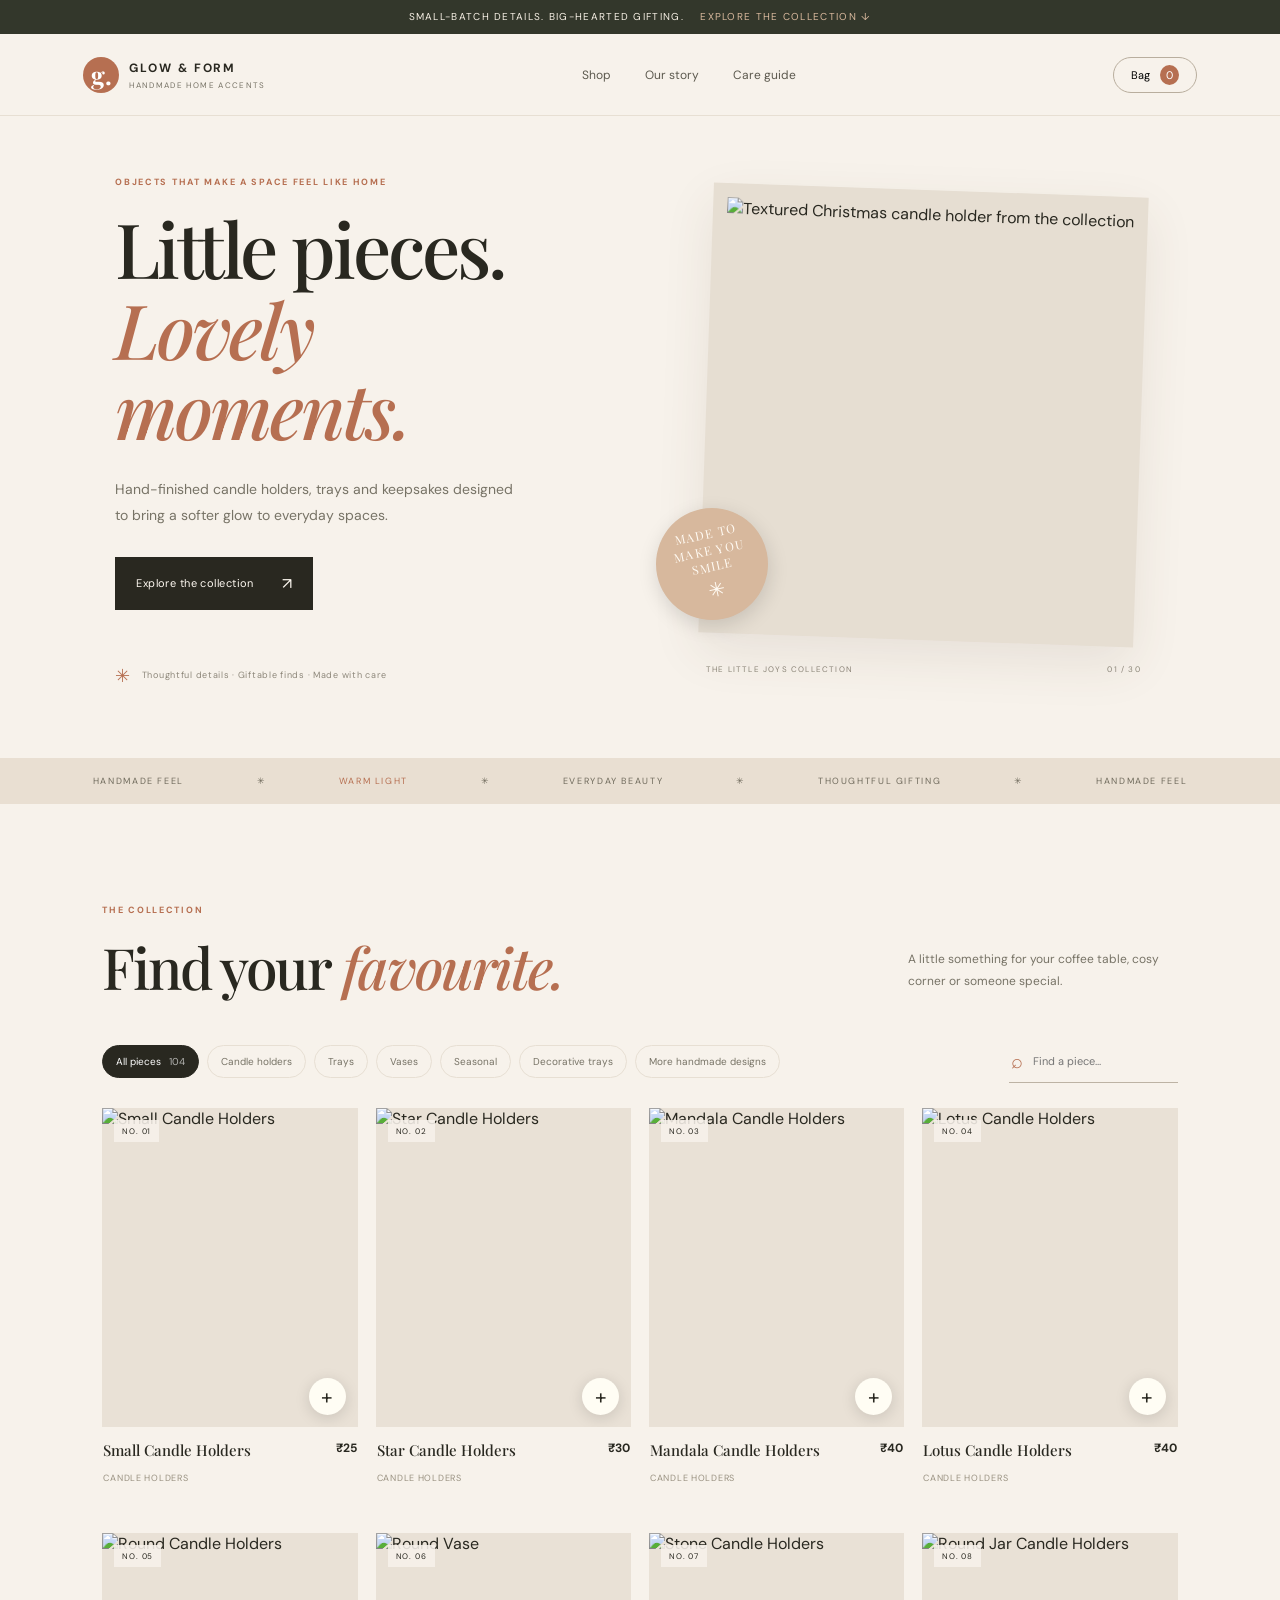
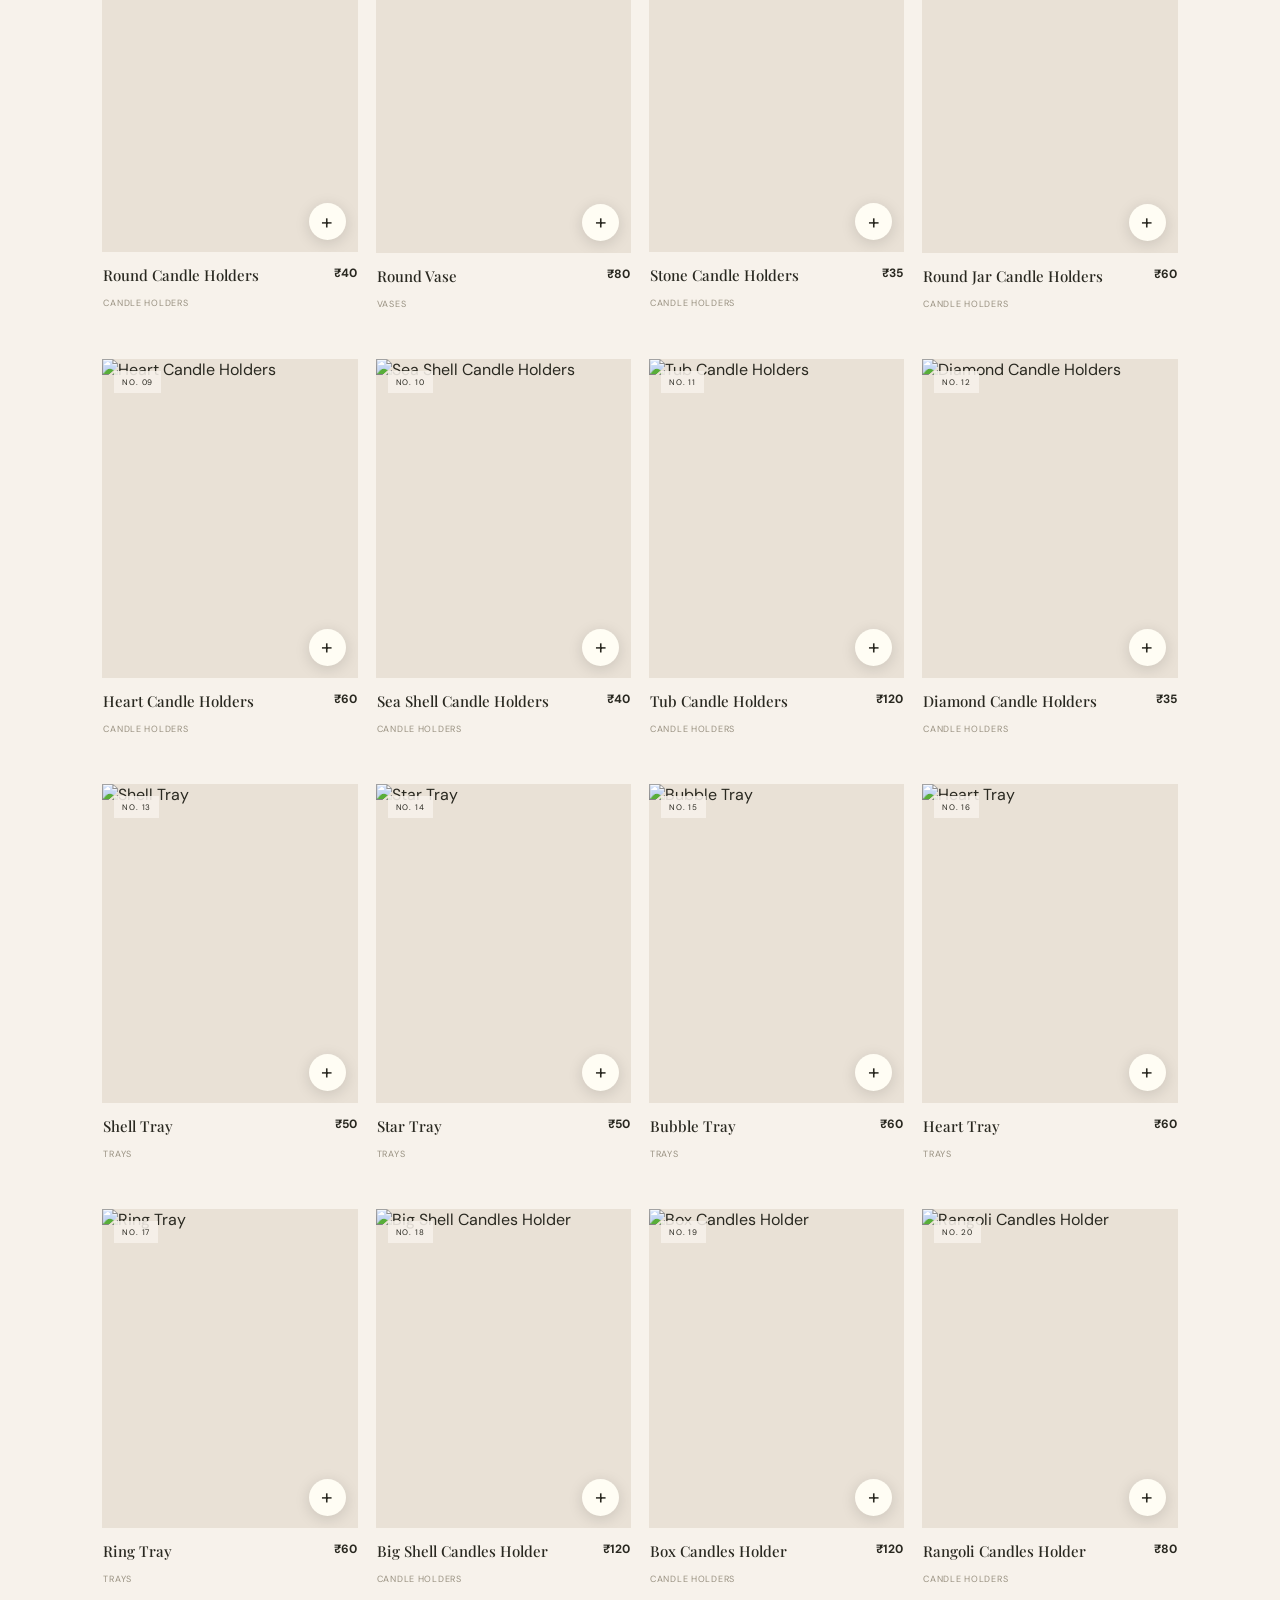
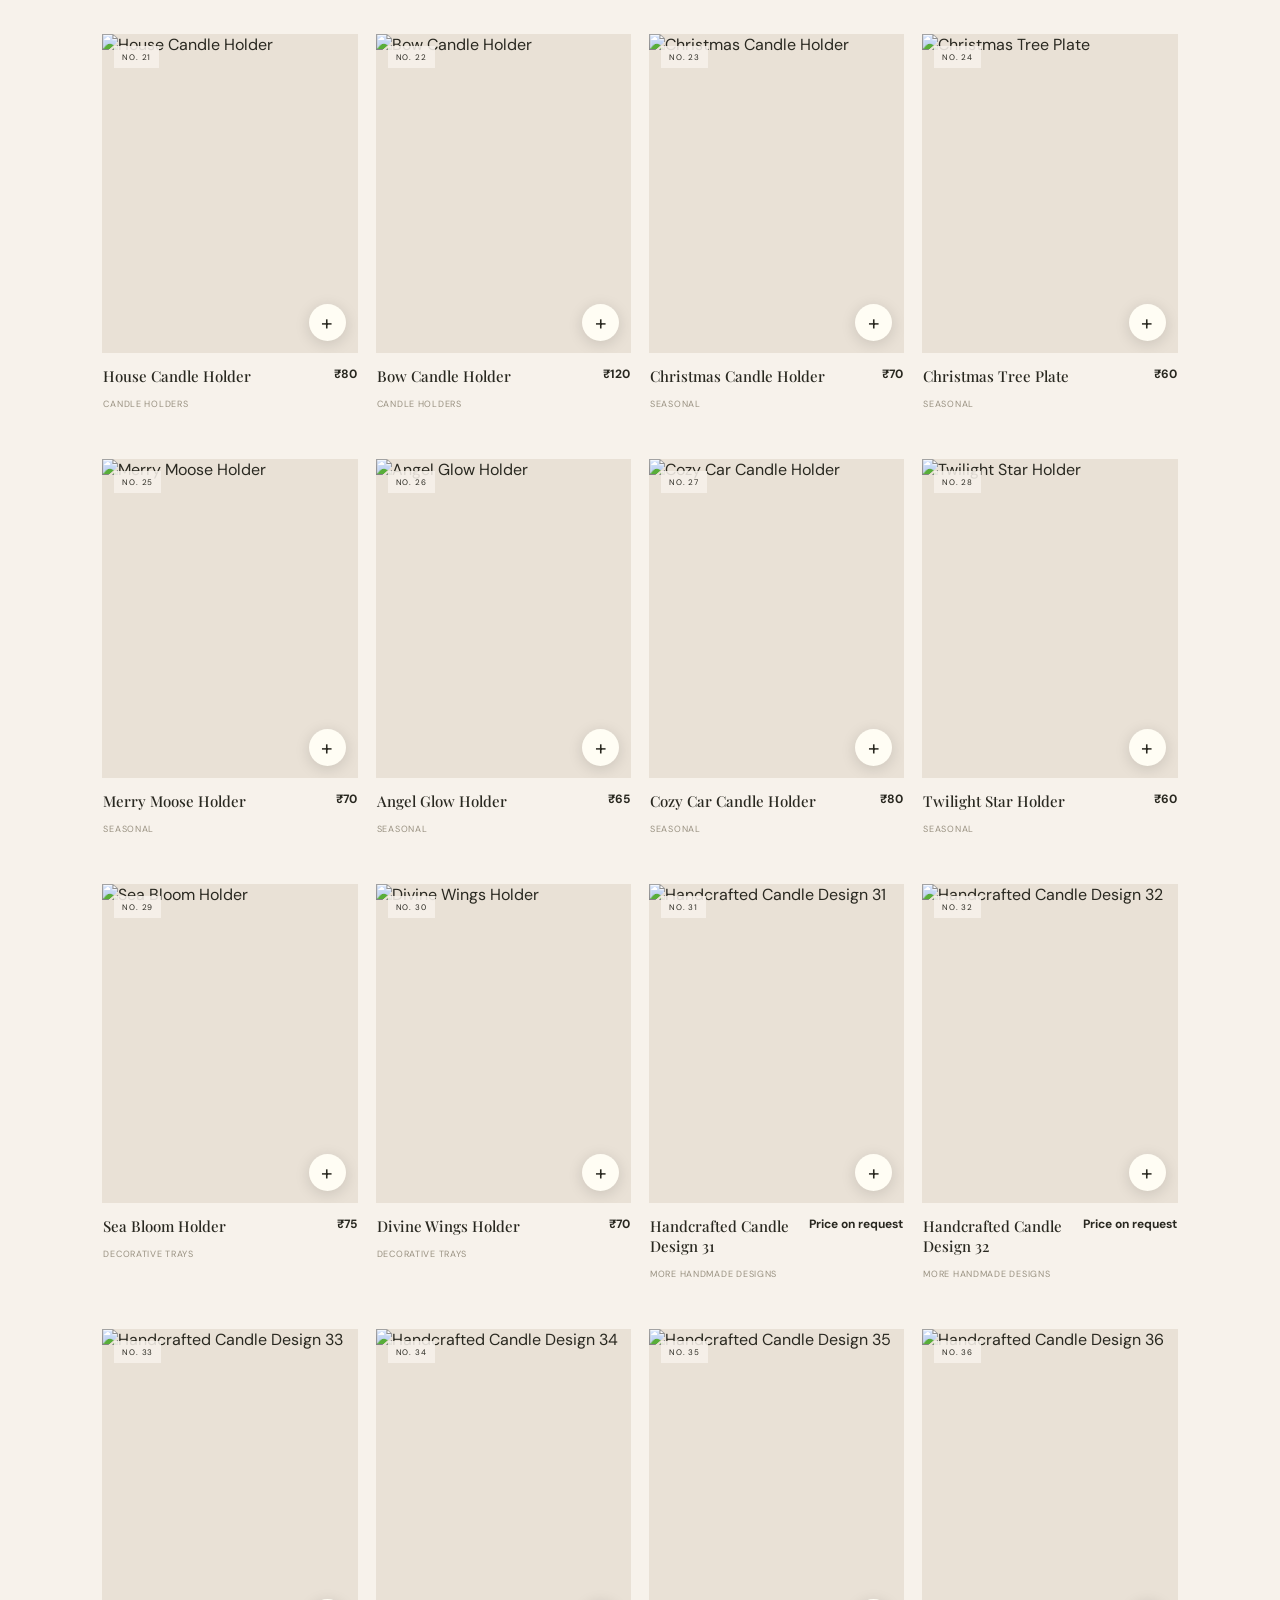
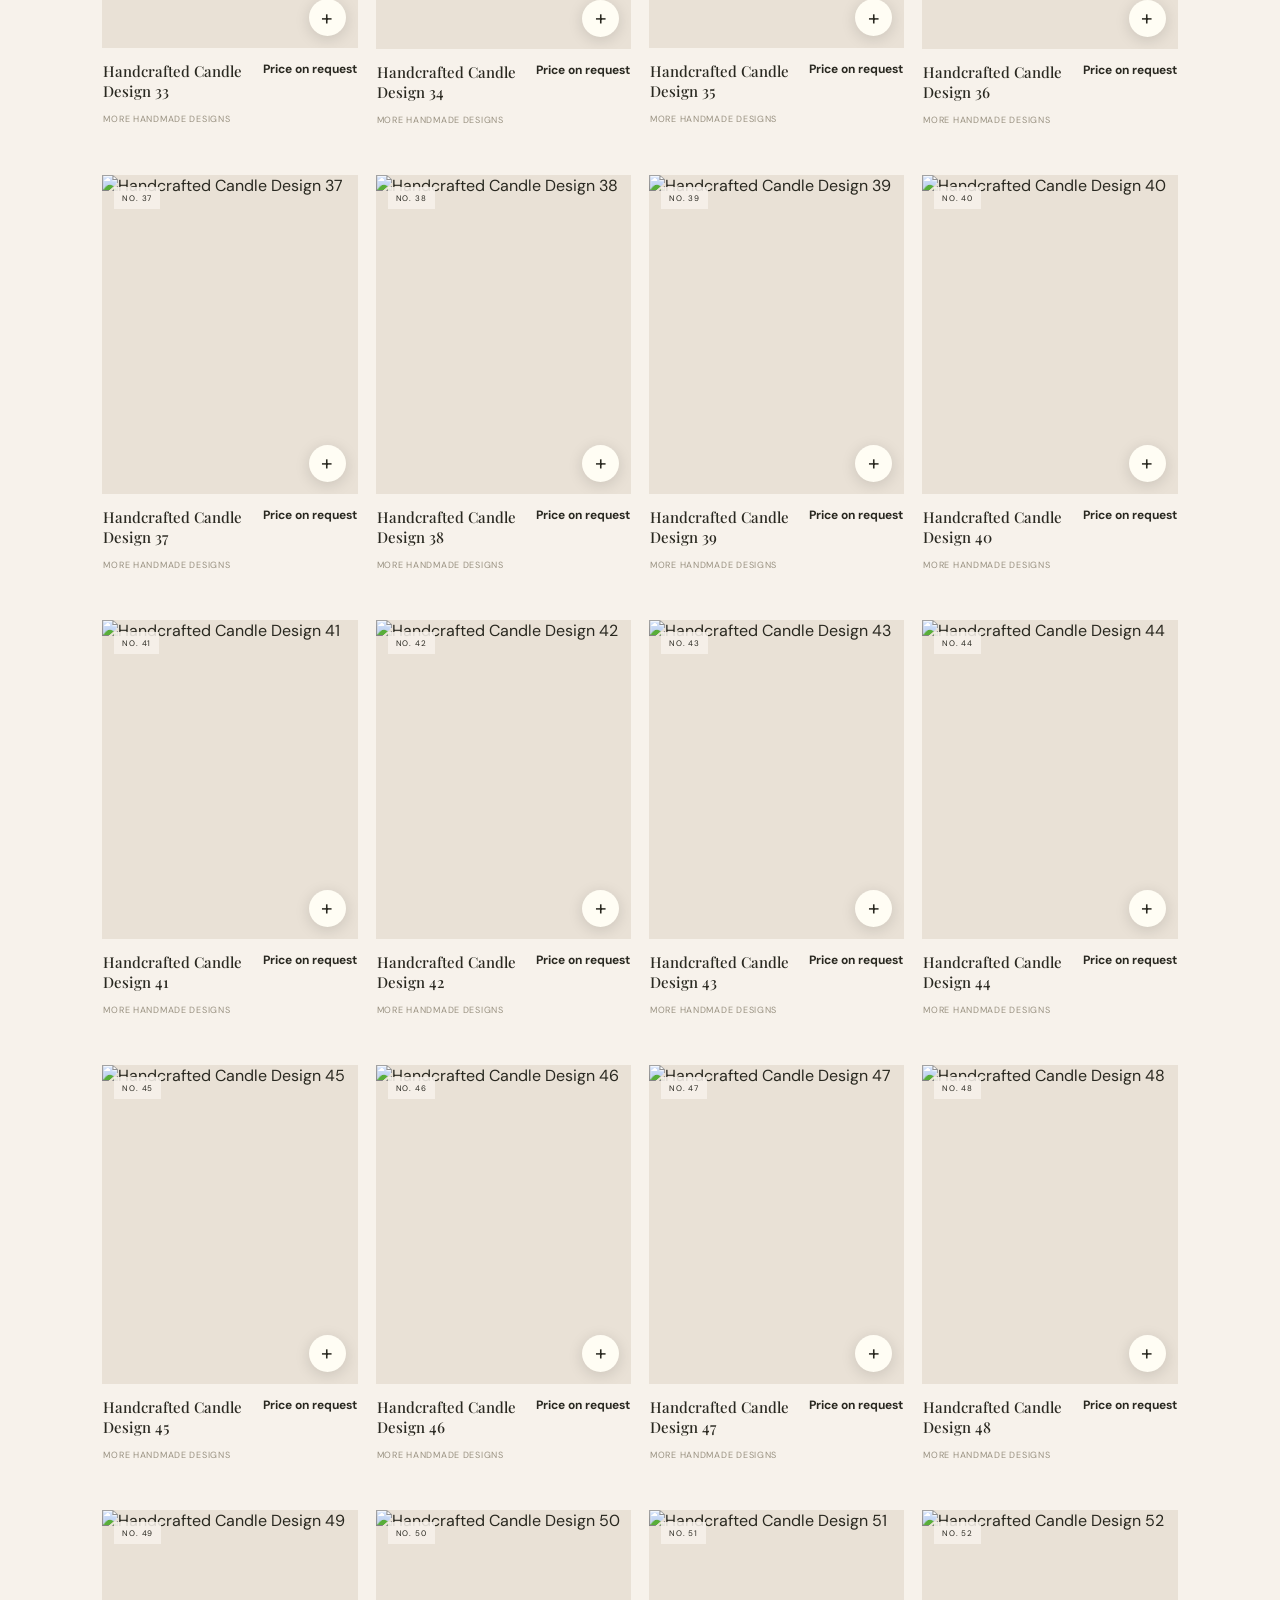
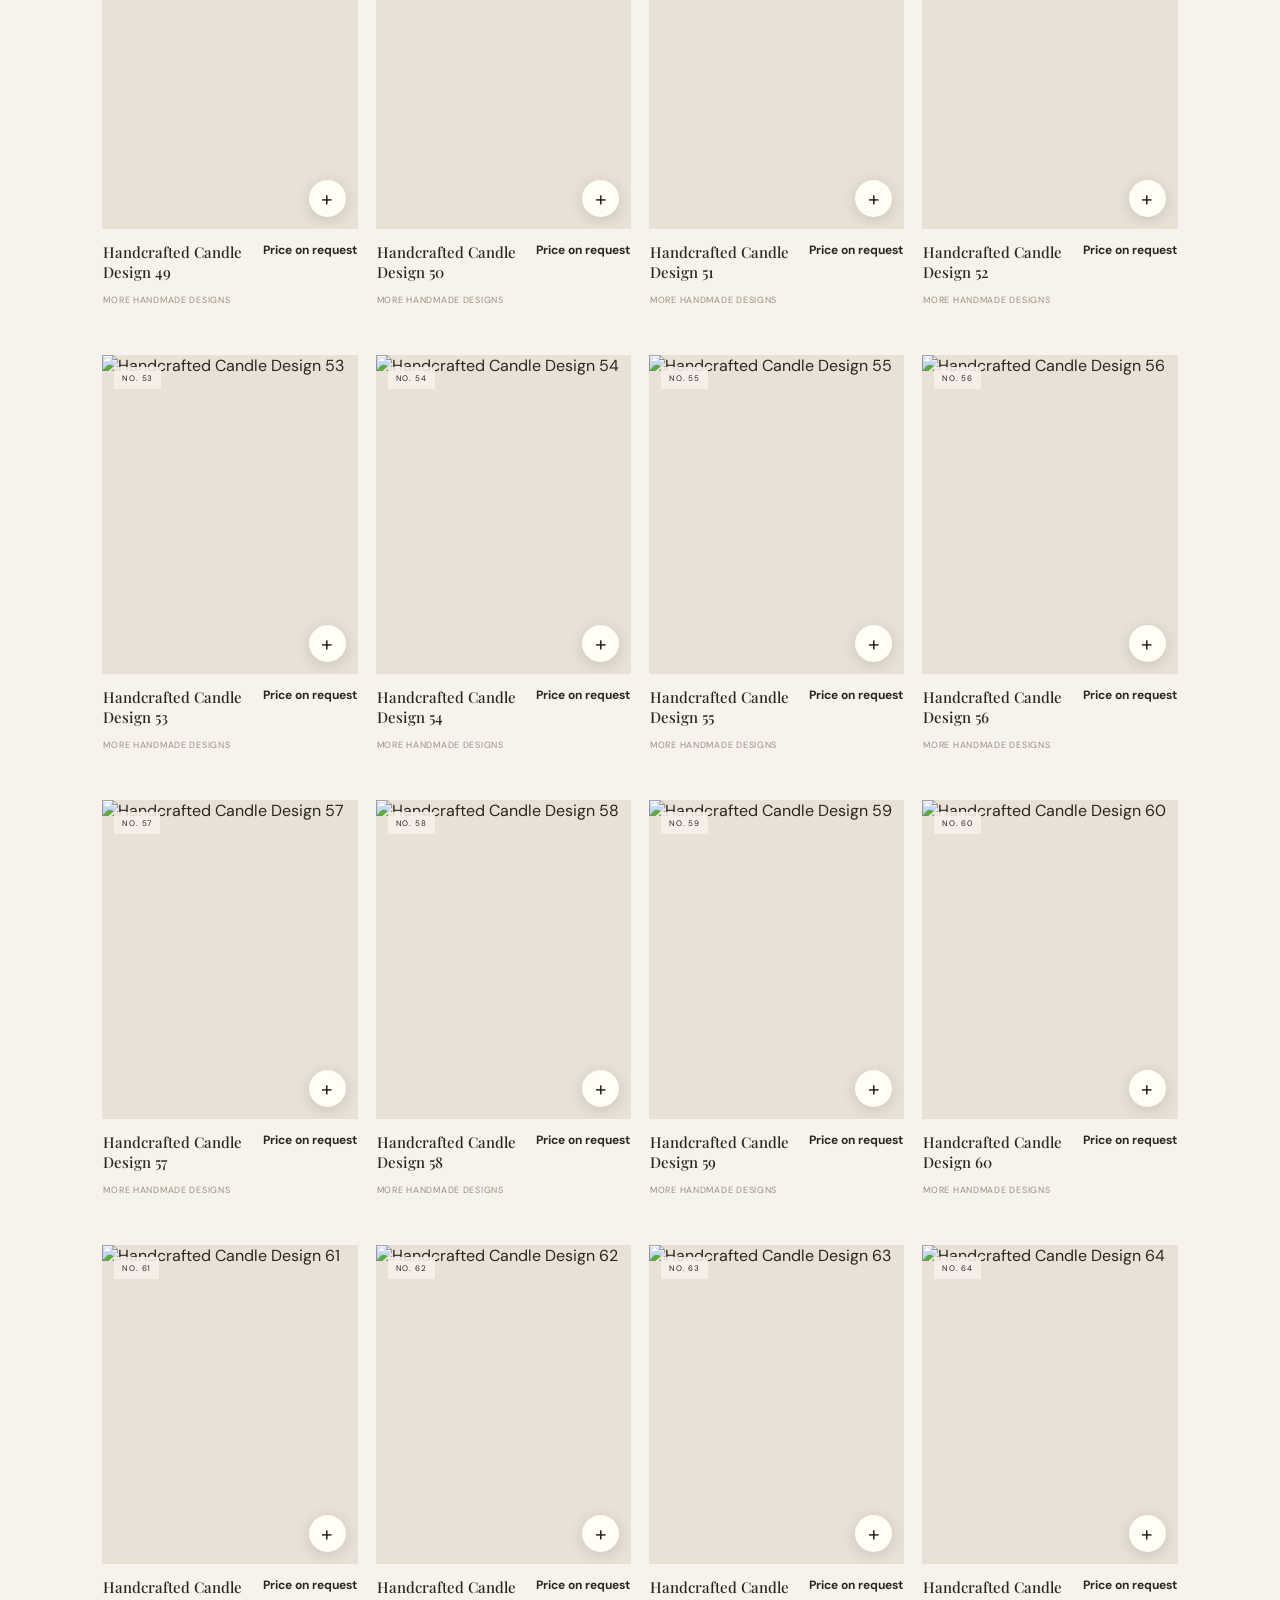
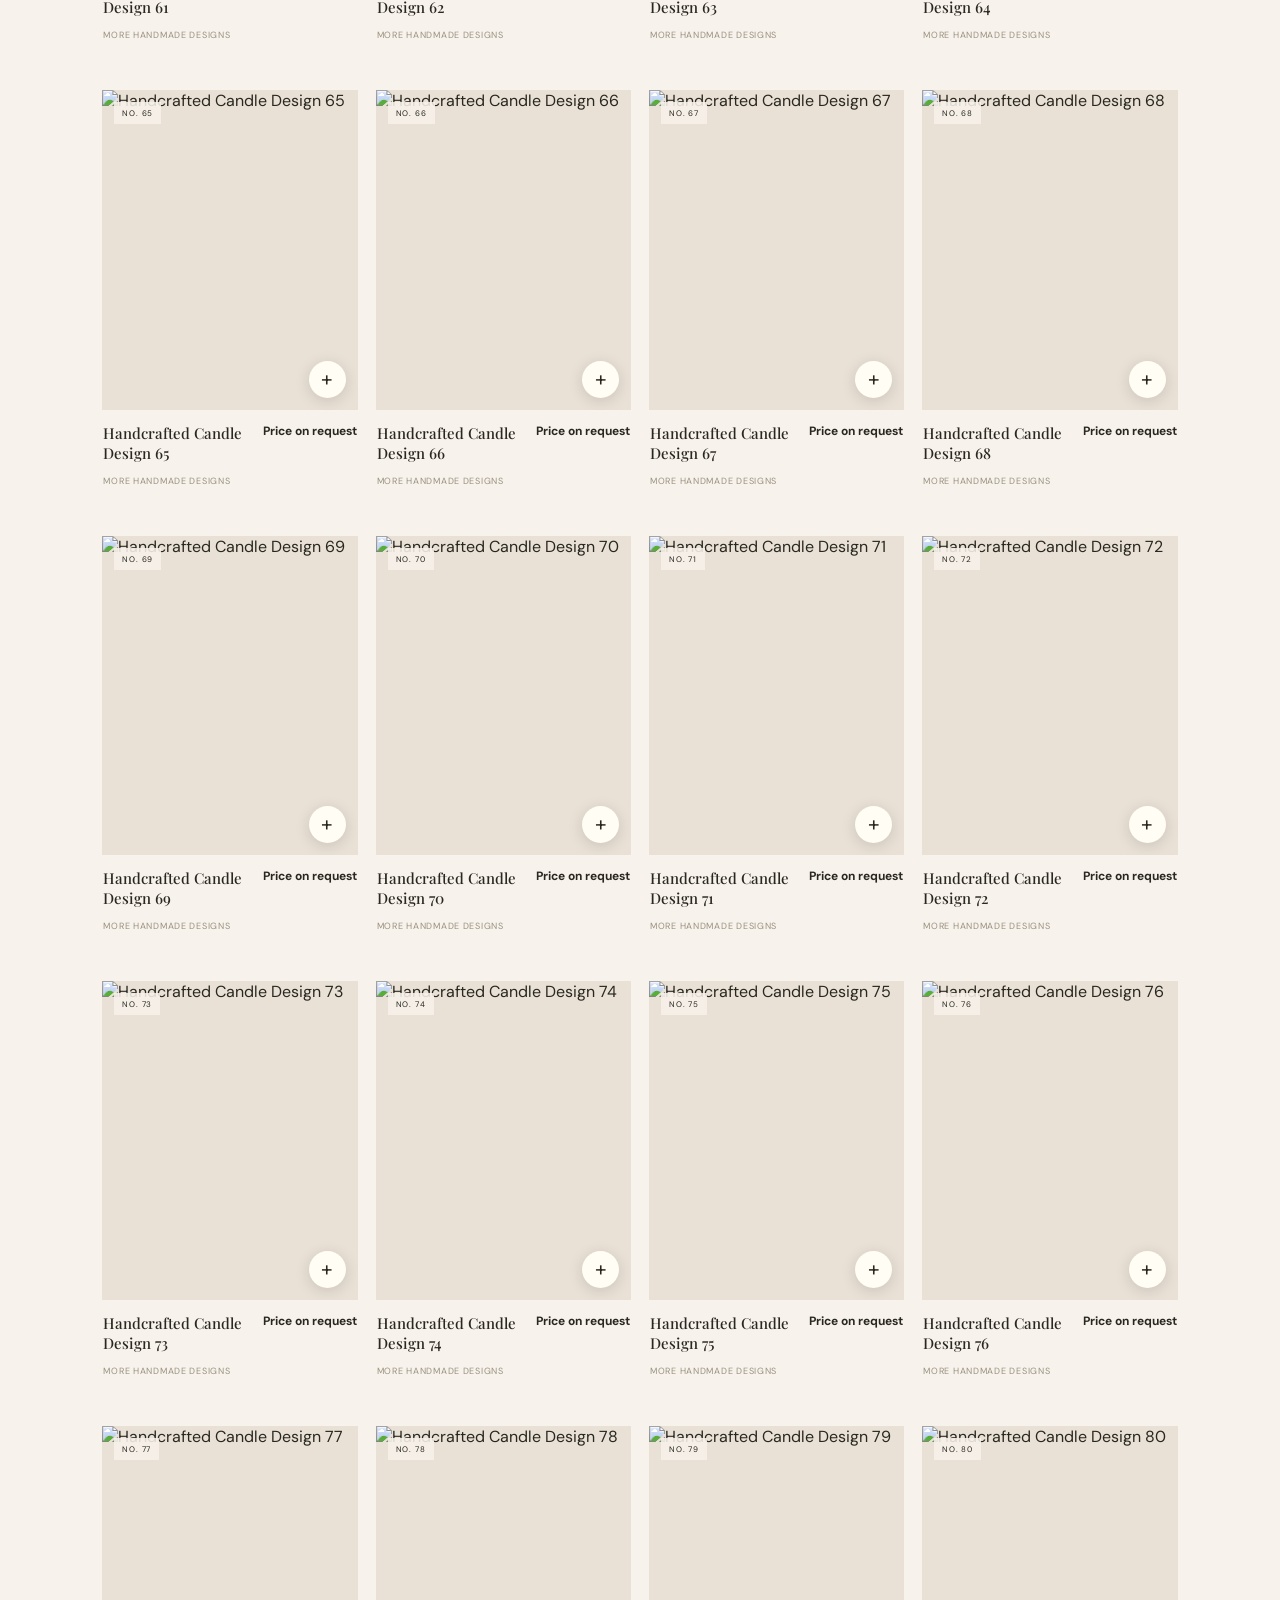
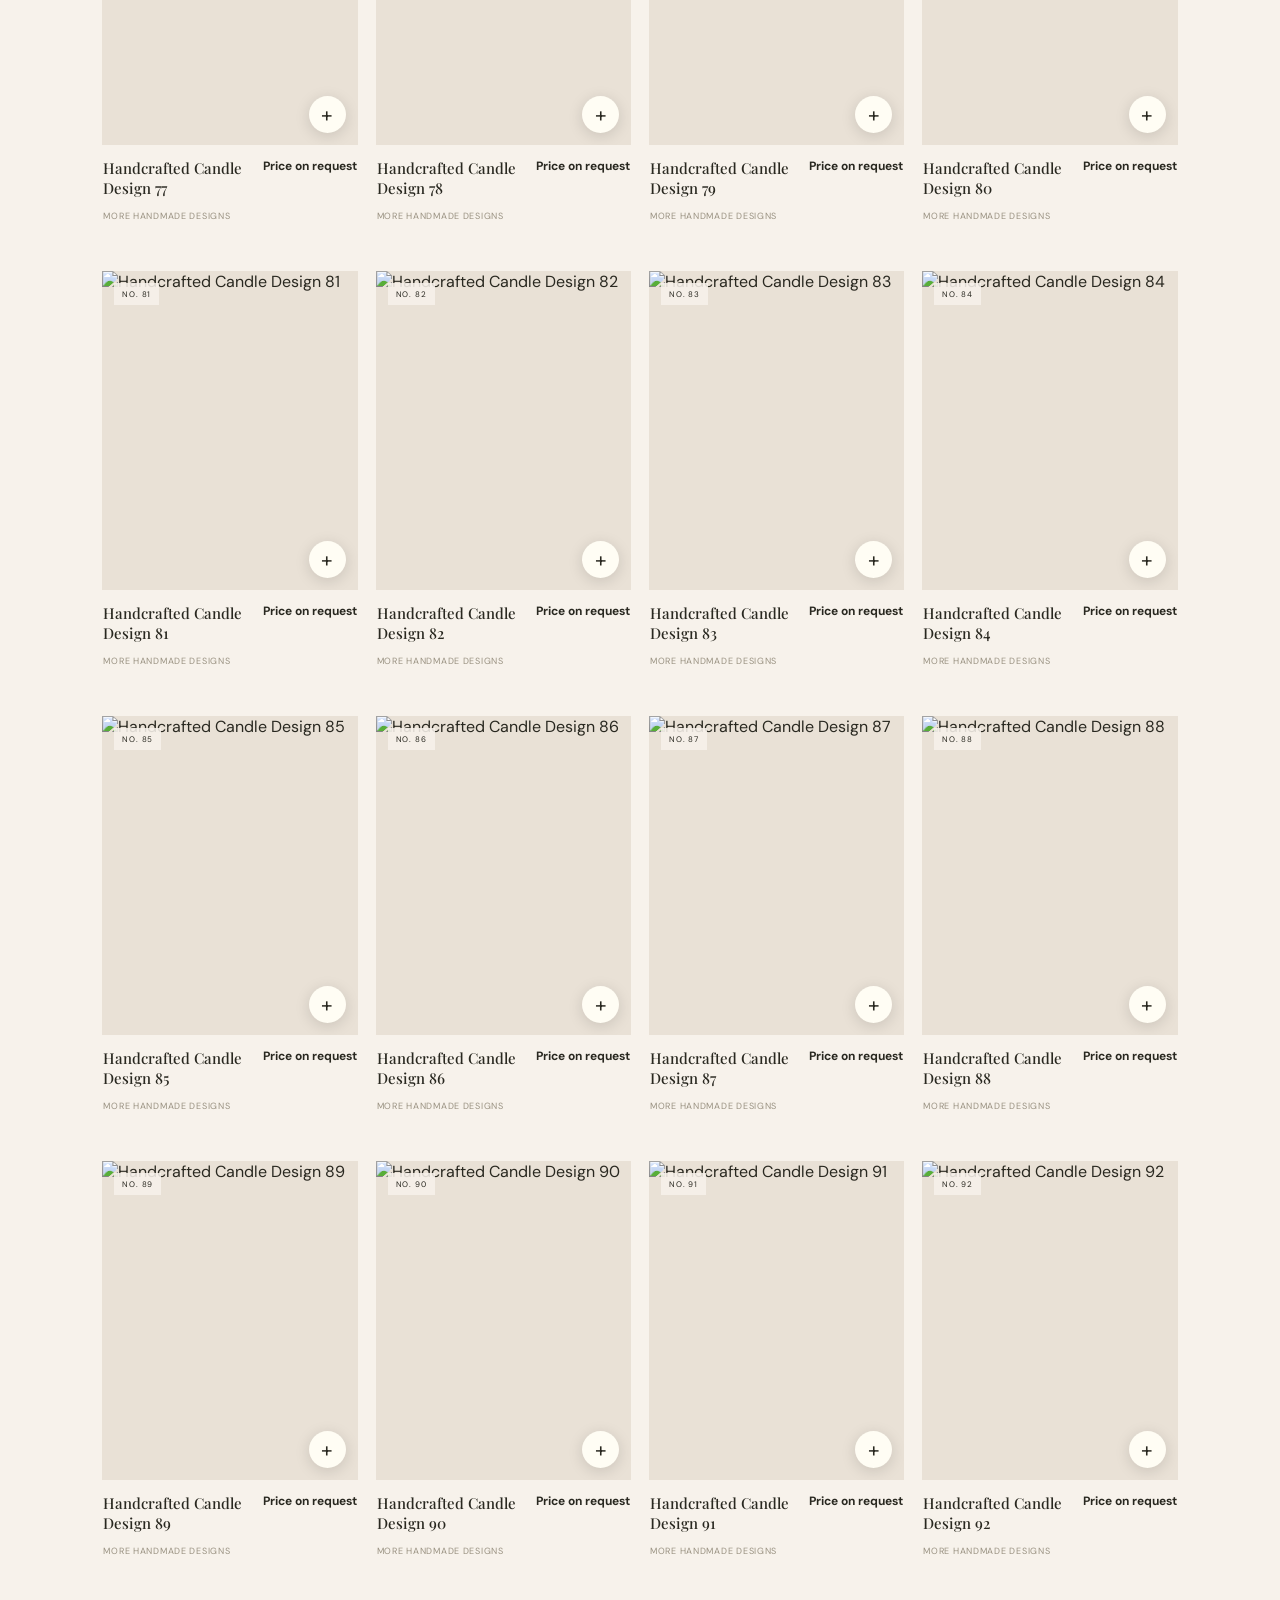
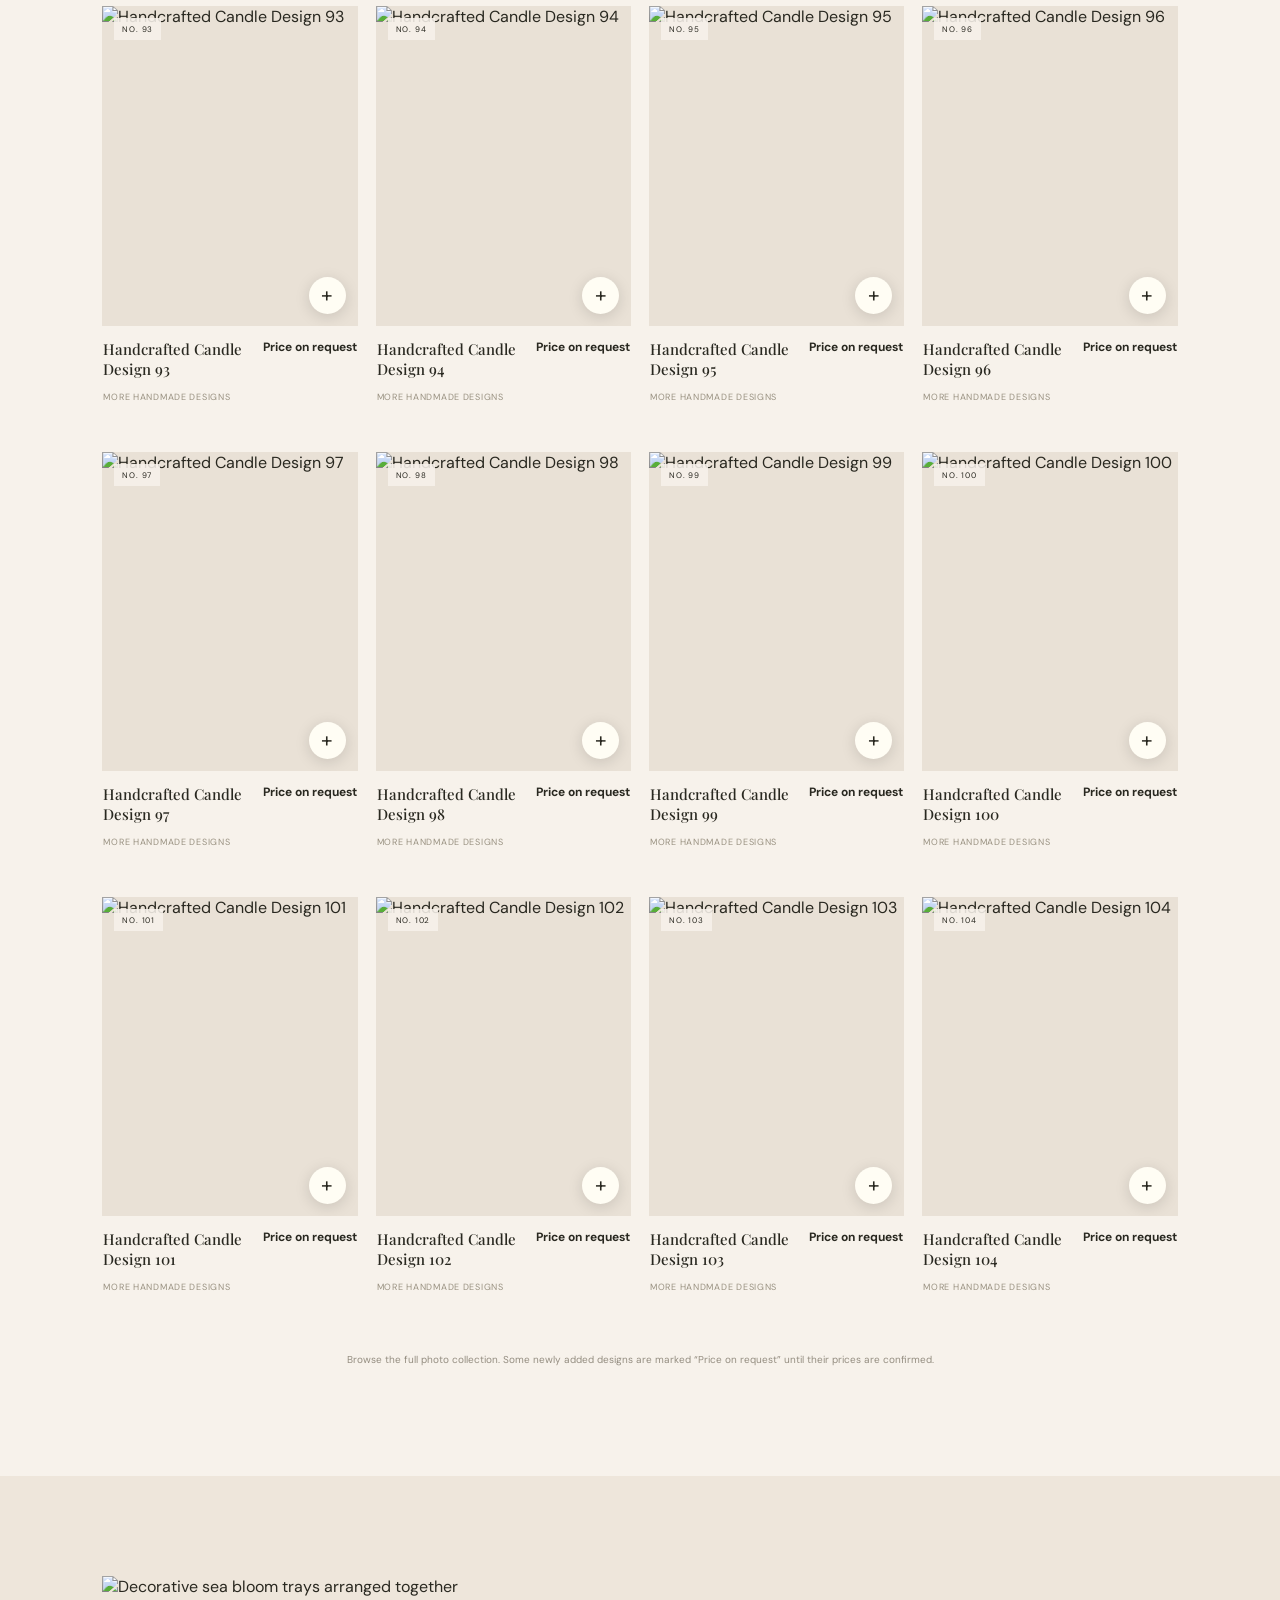
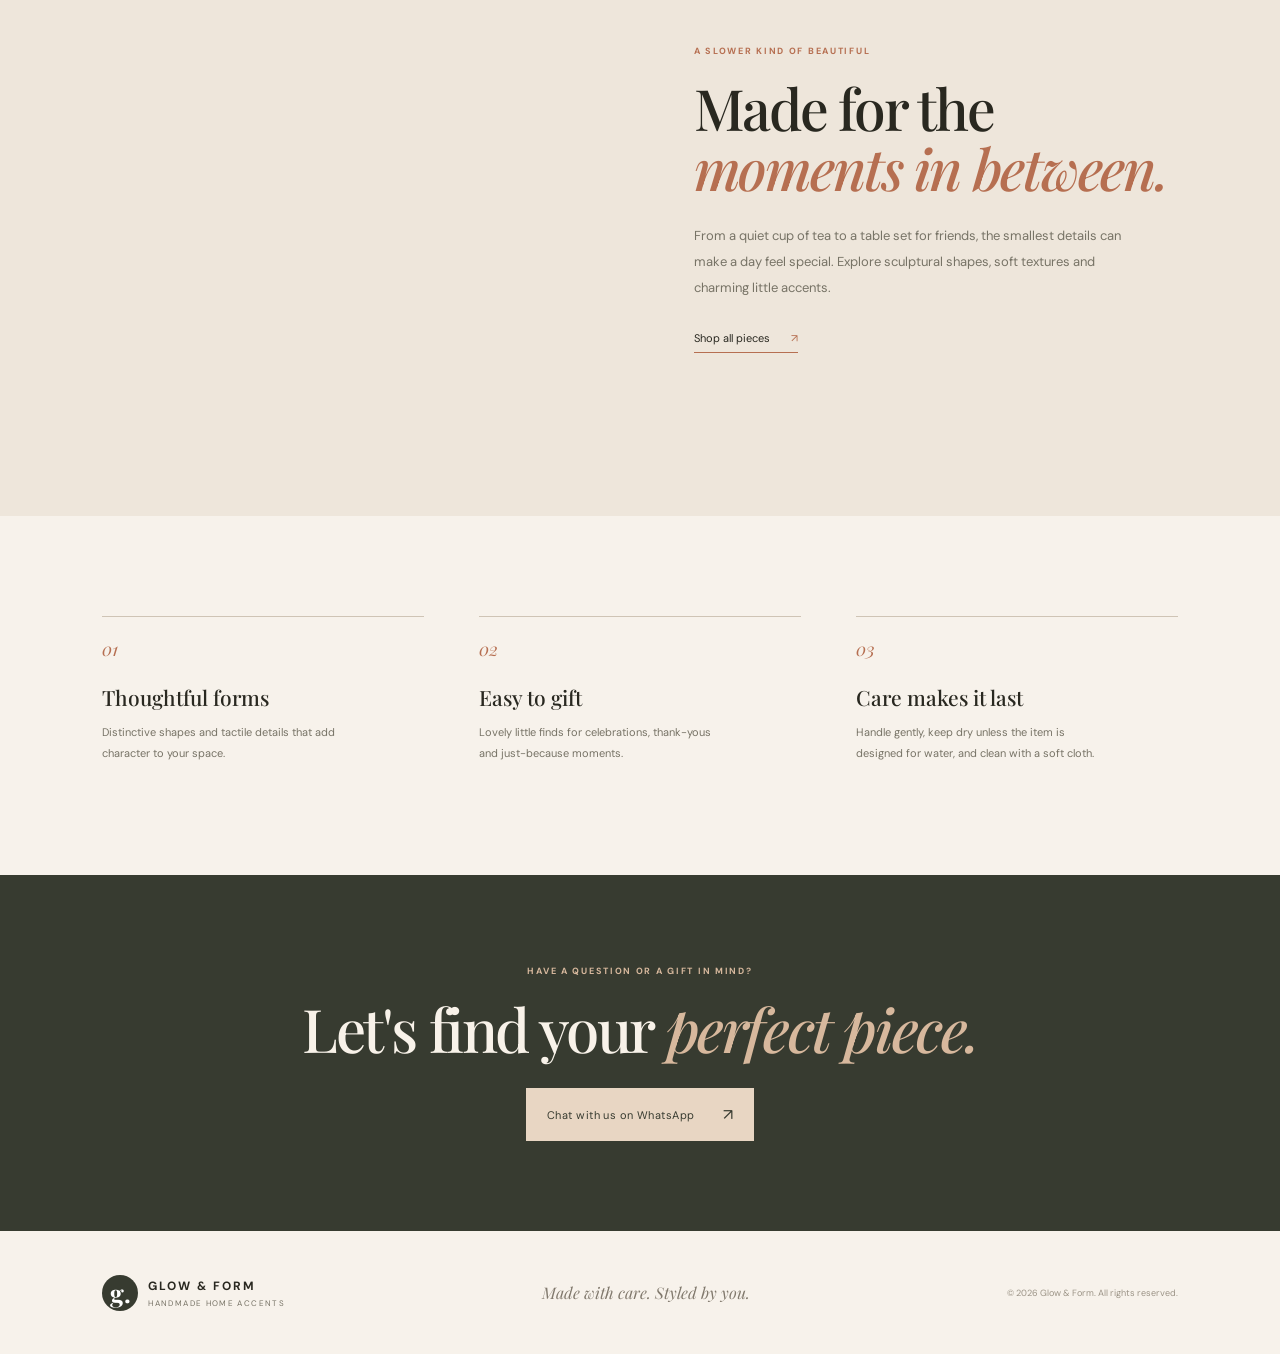
==== index.html @ e6a6f6e3 "Add files via upload" ====
<!DOCTYPE html>
<html lang="en">
<head>
  <meta charset="UTF-8"><meta name="viewport" content="width=device-width, initial-scale=1">
  <meta name="theme-color" content="#f7f2eb">
  <meta name="description" content="Thoughtfully crafted candle holders, trays and home accents. Discover handcrafted pieces for warm, beautiful spaces.">
  <title>Glow & Form — Handmade Home Accents</title>
  <link rel="preconnect" href="https://fonts.googleapis.com">
  <link rel="preconnect" href="https://fonts.gstatic.com" crossorigin>
  <link href="https://fonts.googleapis.com/css2?family=DM+Sans:wght@400;500;600;700&family=Playfair+Display:wght@500;600;700&display=swap" rel="stylesheet">
  <link rel="stylesheet" href="styles.css">
</head>
<body>
  <div class="announcement">Small-batch details. Big-hearted gifting. <span>Explore the collection ↓</span></div>
  <header class="site-header">
    <a class="brand" href="#"><span class="brand-mark">g.</span><span><b>GLOW & FORM</b><small>HANDMADE HOME ACCENTS</small></span></a>
    <nav><a href="#collection">Shop</a><a href="#story">Our story</a><a href="#care">Care guide</a></nav>
    <button class="cart-button" id="cartOpen" aria-label="Open shopping bag">Bag <span id="cartCount">0</span></button>
  </header>

  <main>
    <section class="hero">
      <div class="hero-copy">
        <p class="eyebrow">OBJECTS THAT MAKE A SPACE FEEL LIKE HOME</p>
        <h1>Little pieces.<br><em>Lovely moments.</em></h1>
        <p class="hero-desc">Hand-finished candle holders, trays and keepsakes designed to bring a softer glow to everyday spaces.</p>
        <a class="primary-btn" href="#collection">Explore the collection <span>↗</span></a>
        <div class="hero-note"><span class="sparkle">✳</span> Thoughtful details · Giftable finds · Made with care</div>
      </div>
      <div class="hero-art">
        <div class="hero-photo"><img src="assets/products/product-23.webp" alt="Textured Christmas candle holder from the collection"></div>
        <div class="hero-stamp">MADE TO<br>MAKE YOU<br>SMILE <span>✳</span></div>
        <div class="hero-caption">THE LITTLE JOYS COLLECTION <span>01 / 30</span></div>
      </div>
    </section>

    <section class="ticker"><span>HANDMADE FEEL</span> ✳ <span>WARM LIGHT</span> ✳ <span>EVERYDAY BEAUTY</span> ✳ <span>THOUGHTFUL GIFTING</span> ✳ <span>HANDMADE FEEL</span></section>

    <section class="collection section" id="collection">
      <div class="section-heading">
        <div><p class="eyebrow">THE COLLECTION</p><h2>Find your <em>favourite.</em></h2></div>
        <p class="section-intro">A little something for your coffee table, cosy corner or someone special.</p>
      </div>
      <div class="shop-tools">
        <div class="filters" id="filters">
          <button class="filter active" data-category="All">All pieces <span>104</span></button>
          <button class="filter" data-category="Candle Holders">Candle holders</button>
          <button class="filter" data-category="Trays">Trays</button>
          <button class="filter" data-category="Vases">Vases</button>
          <button class="filter" data-category="Seasonal">Seasonal</button>
          <button class="filter" data-category="Decorative Trays">Decorative trays</button>
          <button class="filter" data-category="More handmade designs">More handmade designs</button>
        </div>
        <label class="search"><span>⌕</span><input id="searchInput" type="search" placeholder="Find a piece..." aria-label="Search products"></label>
      </div>
      <div class="product-grid" id="productGrid" aria-live="polite"></div>
      <p class="catalogue-note">Browse the full photo collection. Some newly added designs are marked “Price on request” until their prices are confirmed.</p>
    </section>

    <section class="story section" id="story">
      <div class="story-image"><img src="assets/products/product-29.webp" alt="Decorative sea bloom trays arranged together"></div>
      <div class="story-copy"><p class="eyebrow">A SLOWER KIND OF BEAUTIFUL</p><h2>Made for the<br><em>moments in between.</em></h2><p>From a quiet cup of tea to a table set for friends, the smallest details can make a day feel special. Explore sculptural shapes, soft textures and charming little accents.</p><a href="#collection" class="text-link">Shop all pieces <span>↗</span></a></div>
    </section>

    <section class="values section" id="care">
      <div class="value"><span>01</span><h3>Thoughtful forms</h3><p>Distinctive shapes and tactile details that add character to your space.</p></div>
      <div class="value"><span>02</span><h3>Easy to gift</h3><p>Lovely little finds for celebrations, thank-yous and just-because moments.</p></div>
      <div class="value"><span>03</span><h3>Care makes it last</h3><p>Handle gently, keep dry unless the item is designed for water, and clean with a soft cloth.</p></div>
    </section>

    <section class="closing-cta"><p class="eyebrow">HAVE A QUESTION OR A GIFT IN MIND?</p><h2>Let's find your <em>perfect piece.</em></h2><a class="primary-btn light" id="whatsappCta" href="#" target="_blank" rel="noopener">Chat with us on WhatsApp <span>↗</span></a></section>
  </main>

  <footer><a class="brand footer-brand" href="#"><span class="brand-mark">g.</span><span><b>GLOW & FORM</b><small>HANDMADE HOME ACCENTS</small></span></a><p>Made with care. Styled by you.</p><small>© <span id="year"></span> Glow & Form. All rights reserved.</small></footer>

  <div class="drawer-backdrop" id="backdrop"></div>
  <aside class="cart-drawer" id="cartDrawer" aria-label="Shopping bag" aria-hidden="true">
    <div class="drawer-head"><div><p class="eyebrow">YOUR SELECTION</p><h2>Your bag <span id="drawerCount">(0)</span></h2></div><button id="cartClose" class="close-btn" aria-label="Close bag">×</button></div>
    <div class="cart-items" id="cartItems"><div class="empty-cart">Your bag is waiting for something lovely ✳</div></div>
    <div class="drawer-bottom"><div class="subtotal"><span>Subtotal</span><b id="subtotal">₹0</b></div><p>Delivery charges, if any, can be confirmed on WhatsApp.</p><button class="primary-btn checkout" id="checkout">Order on WhatsApp <span>↗</span></button></div>
  </aside>
  <div class="toast" id="toast"></div>
  <script src="script.js"></script>
</body></html>
---- styles.css ----
*{box-sizing:border-box} :root{--paper:#f7f2eb;--ink:#292820;--muted:#777366;--clay:#b66f51;--line:#e7dfd3;--white:#fffdf9}html{scroll-behavior:smooth}body{margin:0;background:var(--paper);color:var(--ink);font-family:"DM Sans",sans-serif}a{color:inherit;text-decoration:none}button,input{font:inherit}.announcement{height:34px;background:#33372b;color:#f8f1e6;text-align:center;font-size:10px;letter-spacing:.13em;text-transform:uppercase;padding:10px}.announcement span{color:#d9b99e;margin-left:12px}.site-header{height:82px;padding:0 6.5%;display:flex;align-items:center;justify-content:space-between;border-bottom:1px solid var(--line);background:var(--paper);position:sticky;top:0;z-index:10}.brand{display:flex;align-items:center;gap:10px}.brand-mark{width:36px;height:36px;border-radius:50%;background:var(--clay);color:white;display:grid;place-items:center;font:700 25px "Playfair Display"}.brand b{display:block;font-size:12px;letter-spacing:.16em}.brand small{display:block;font-size:8px;letter-spacing:.17em;color:var(--muted);margin-top:4px}.site-header nav{display:flex;gap:34px;font-size:12px;color:#5c594e}.site-header nav a:hover,.text-link:hover{color:var(--clay)}.cart-button{border:1px solid #b9ae9e;background:transparent;border-radius:30px;padding:10px 17px;font-size:11px;cursor:pointer}.cart-button span{background:var(--clay);color:white;border-radius:50%;padding:3px 6px;margin-left:7px}.hero{min-height:590px;padding:60px 9% 70px;display:grid;grid-template-columns:1fr 1fr;align-items:center;gap:8%;overflow:hidden}.eyebrow{font-size:9px;letter-spacing:.19em;font-weight:700;color:var(--clay);margin:0 0 20px}.hero h1,.section-heading h2,.story h2,.closing-cta h2{font:500 clamp(46px,6vw,76px)/1.06 "Playfair Display",serif;letter-spacing:-.04em;margin:0}.hero h1 em,.section-heading h2 em,.story h2 em,.closing-cta h2 em{color:var(--clay);font-weight:500}.hero-desc{font-size:14px;line-height:1.9;color:var(--muted);max-width:410px;margin:26px 0 28px}.primary-btn{border:0;background:var(--ink);color:#fffaf2;padding:16px 21px;display:inline-flex;gap:28px;align-items:center;font-size:11px;letter-spacing:.04em;cursor:pointer;transition:.2s}.primary-btn:hover{background:var(--clay);transform:translateY(-2px)}.primary-btn span{font-size:16px}.hero-note{margin-top:54px;color:#8d877a;font-size:9px;letter-spacing:.08em}.sparkle{color:var(--clay);font-size:18px;vertical-align:middle;margin-right:8px}.hero-art{position:relative;max-width:470px;margin:auto}.hero-photo{height:450px;background:#e6ded2;padding:14px;transform:rotate(2deg);box-shadow:0 18px 50px #54452b18}.hero-photo img{width:100%;height:100%;object-fit:cover}.hero-stamp{position:absolute;left:-50px;bottom:54px;width:112px;height:112px;border-radius:50%;background:#d7b89d;color:#fffaf2;display:grid;place-content:center;text-align:center;font:12px/1.4 "Playfair Display";letter-spacing:.12em;transform:rotate(-12deg);box-shadow:0 6px 20px #0002}.hero-stamp span{font-size:20px}.hero-caption{display:flex;justify-content:space-between;margin-top:24px;font-size:8px;letter-spacing:.15em;color:#8d877a}.ticker{background:#e9dfd2;padding:17px 5%;display:flex;justify-content:space-around;align-items:center;gap:15px;flex-wrap:wrap;color:#6f6a5c;font-size:9px;letter-spacing:.18em}.ticker span:nth-of-type(2){color:var(--clay)}.section{padding:100px 8%}.section-heading{display:flex;justify-content:space-between;align-items:end;margin-bottom:44px}.section-heading h2,.story h2{font-size:clamp(38px,4.5vw,57px)}.section-intro{max-width:270px;color:var(--muted);font-size:12px;line-height:1.8;margin:0 0 4px}.shop-tools{display:flex;justify-content:space-between;align-items:center;gap:20px;margin-bottom:25px;flex-wrap:wrap}.filters{display:flex;gap:8px;flex-wrap:wrap}.filter{border:1px solid var(--line);background:transparent;padding:9px 13px;border-radius:30px;color:#777366;font-size:10px;cursor:pointer}.filter.active,.filter:hover{background:var(--ink);border-color:var(--ink);color:#fff}.filter span{opacity:.65;margin-left:5px}.search{border-bottom:1px solid #bdb3a4;padding:8px 2px;display:flex;gap:8px;align-items:center}.search span{font-size:20px;color:var(--clay)}.search input{border:0;outline:0;background:transparent;width:145px;font-size:11px}.product-grid{display:grid;grid-template-columns:repeat(4,1fr);gap:34px 18px}.product-card{min-width:0}.product-image{position:relative;aspect-ratio:4/5;background:#e9e1d6;overflow:hidden}.product-image img{width:100%;height:100%;object-fit:cover;transition:transform .6s cubic-bezier(.2,.7,.2,1)}.product-card:hover .product-image img{transform:scale(1.045)}.product-number{position:absolute;top:12px;left:12px;background:#f7f2ebdf;padding:6px 8px;font-size:8px;letter-spacing:.1em}.add-btn{position:absolute;right:12px;bottom:12px;border:0;background:#fffdf4;color:var(--ink);width:37px;height:37px;border-radius:50%;font-size:21px;cursor:pointer;box-shadow:0 3px 15px #0002;transition:.2s}.add-btn:hover{background:var(--clay);color:white}.product-info{display:flex;justify-content:space-between;gap:10px;align-items:start;padding:13px 1px}.product-info h3{font:500 15px "Playfair Display";margin:0 0 5px}.product-info small{color:#999181;font-size:9px;letter-spacing:.08em;text-transform:uppercase}.price{font-size:12px;font-weight:700;white-space:nowrap}.catalogue-note{text-align:center;color:#948d80;font-size:10px;margin-top:45px}.story{background:#eee6db;display:grid;grid-template-columns:1fr 1fr;align-items:center;gap:10%}.story-image{height:440px;max-width:470px;overflow:hidden}.story-image img{width:100%;height:100%;object-fit:cover}.story-copy p:not(.eyebrow){font-size:13px;line-height:2;color:var(--muted);max-width:430px;margin:25px 0}.text-link{font-size:11px;border-bottom:1px solid var(--clay);padding-bottom:7px}.text-link span{color:var(--clay);margin-left:18px}.values{display:grid;grid-template-columns:repeat(3,1fr);gap:55px}.value{border-top:1px solid #cfc4b5;padding-top:20px}.value>span{font:italic 18px "Playfair Display";color:var(--clay)}.value h3{font:500 21px "Playfair Display";margin:22px 0 10px}.value p{font-size:11px;line-height:1.9;color:var(--muted);max-width:250px}.closing-cta{background:#373b30;color:#f8f2e9;text-align:center;padding:90px 20px}.closing-cta .eyebrow{color:#d7b89d}.closing-cta h2{font-size:clamp(38px,5vw,60px);margin-bottom:28px}.closing-cta h2 em{color:#d7b89d}.primary-btn.light{background:#e8d6c3;color:#373b30}footer{padding:35px 8%;display:flex;align-items:center;justify-content:space-between;gap:20px;flex-wrap:wrap}footer p{font:italic 16px "Playfair Display";color:#81796d}footer>small{font-size:9px;color:#9b9386}.footer-brand .brand-mark{background:#373b30}.drawer-backdrop{position:fixed;inset:0;background:#17171377;z-index:20;opacity:0;visibility:hidden;transition:.25s}.cart-drawer{position:fixed;z-index:21;right:0;top:0;height:100%;width:min(430px,100%);background:var(--white);padding:30px;display:flex;flex-direction:column;transform:translateX(100%);transition:.3s}.cart-drawer.open{transform:translateX(0)}.drawer-backdrop.open{opacity:1;visibility:visible}.drawer-head{display:flex;justify-content:space-between;align-items:center;border-bottom:1px solid var(--line);padding-bottom:20px}.drawer-head .eyebrow{margin-bottom:8px}.drawer-head h2{font:500 28px "Playfair Display";margin:0}.drawer-head h2 span{font:11px "DM Sans";color:var(--muted)}.close-btn{border:0;background:transparent;font-size:30px;cursor:pointer}.cart-items{overflow:auto;flex:1;padding:15px 0}.empty-cart{text-align:center;color:#938b7e;font:italic 16px "Playfair Display";padding:60px 0}.cart-row{display:grid;grid-template-columns:64px 1fr auto;gap:12px;padding:12px 0;border-bottom:1px solid var(--line);align-items:center}.cart-row img{width:64px;height:72px;object-fit:cover}.cart-row h4{font:500 14px "Playfair Display";margin:0 0 6px}.cart-row small{font-size:10px;color:var(--muted)}.qty{display:flex;align-items:center;gap:8px;margin-top:8px}.qty button{border:1px solid var(--line);background:white;width:23px;height:23px;cursor:pointer}.cart-row .line-price{font-size:11px;font-weight:700}.drawer-bottom{border-top:1px solid var(--line);padding-top:18px}.subtotal{display:flex;justify-content:space-between;font-size:13px}.drawer-bottom p{font-size:10px;color:var(--muted);line-height:1.5}.checkout{width:100%;justify-content:space-between}.toast{position:fixed;bottom:24px;left:50%;transform:translate(-50%,20px);opacity:0;background:#373b30;color:white;padding:12px 18px;font-size:11px;z-index:40;transition:.25s;pointer-events:none}.toast.show{opacity:1;transform:translate(-50%,0)}.no-results{grid-column:1/-1;text-align:center;padding:50px;color:var(--muted);font:italic 18px "Playfair Display"}
@media(max-width:900px){.hero{padding:55px 7%;gap:5%}.product-grid{grid-template-columns:repeat(3,1fr)}.section{padding:80px 6%}.site-header{padding:0 5%}}@media(max-width:650px){.announcement{font-size:8px}.site-header{height:70px}.site-header nav{display:none}.hero{grid-template-columns:1fr;padding:52px 7% 60px;gap:45px}.hero h1{font-size:55px}.hero-art{width:86%;margin-left:9%}.hero-photo{height:390px}.hero-stamp{left:-35px;width:92px;height:92px;font-size:10px}.section{padding:70px 6%}.section-heading{display:block}.section-intro{margin-top:17px}.product-grid{grid-template-columns:repeat(2,1fr);gap:25px 12px}.product-info h3{font-size:13px}.filters{overflow:auto;flex-wrap:nowrap;width:100%;padding-bottom:5px}.filter{white-space:nowrap}.shop-tools{gap:10px}.search{margin-left:auto}.story{grid-template-columns:1fr;gap:35px}.story-image{height:340px;width:100%}.values{grid-template-columns:1fr;gap:30px}.value{display:grid;grid-template-columns:35px 1fr;column-gap:10px}.value>span{grid-row:span 2}.value h3{margin:0 0 8px}.value p{margin:0}footer{justify-content:center;text-align:center;flex-direction:column}.closing-cta{padding:75px 18px}}
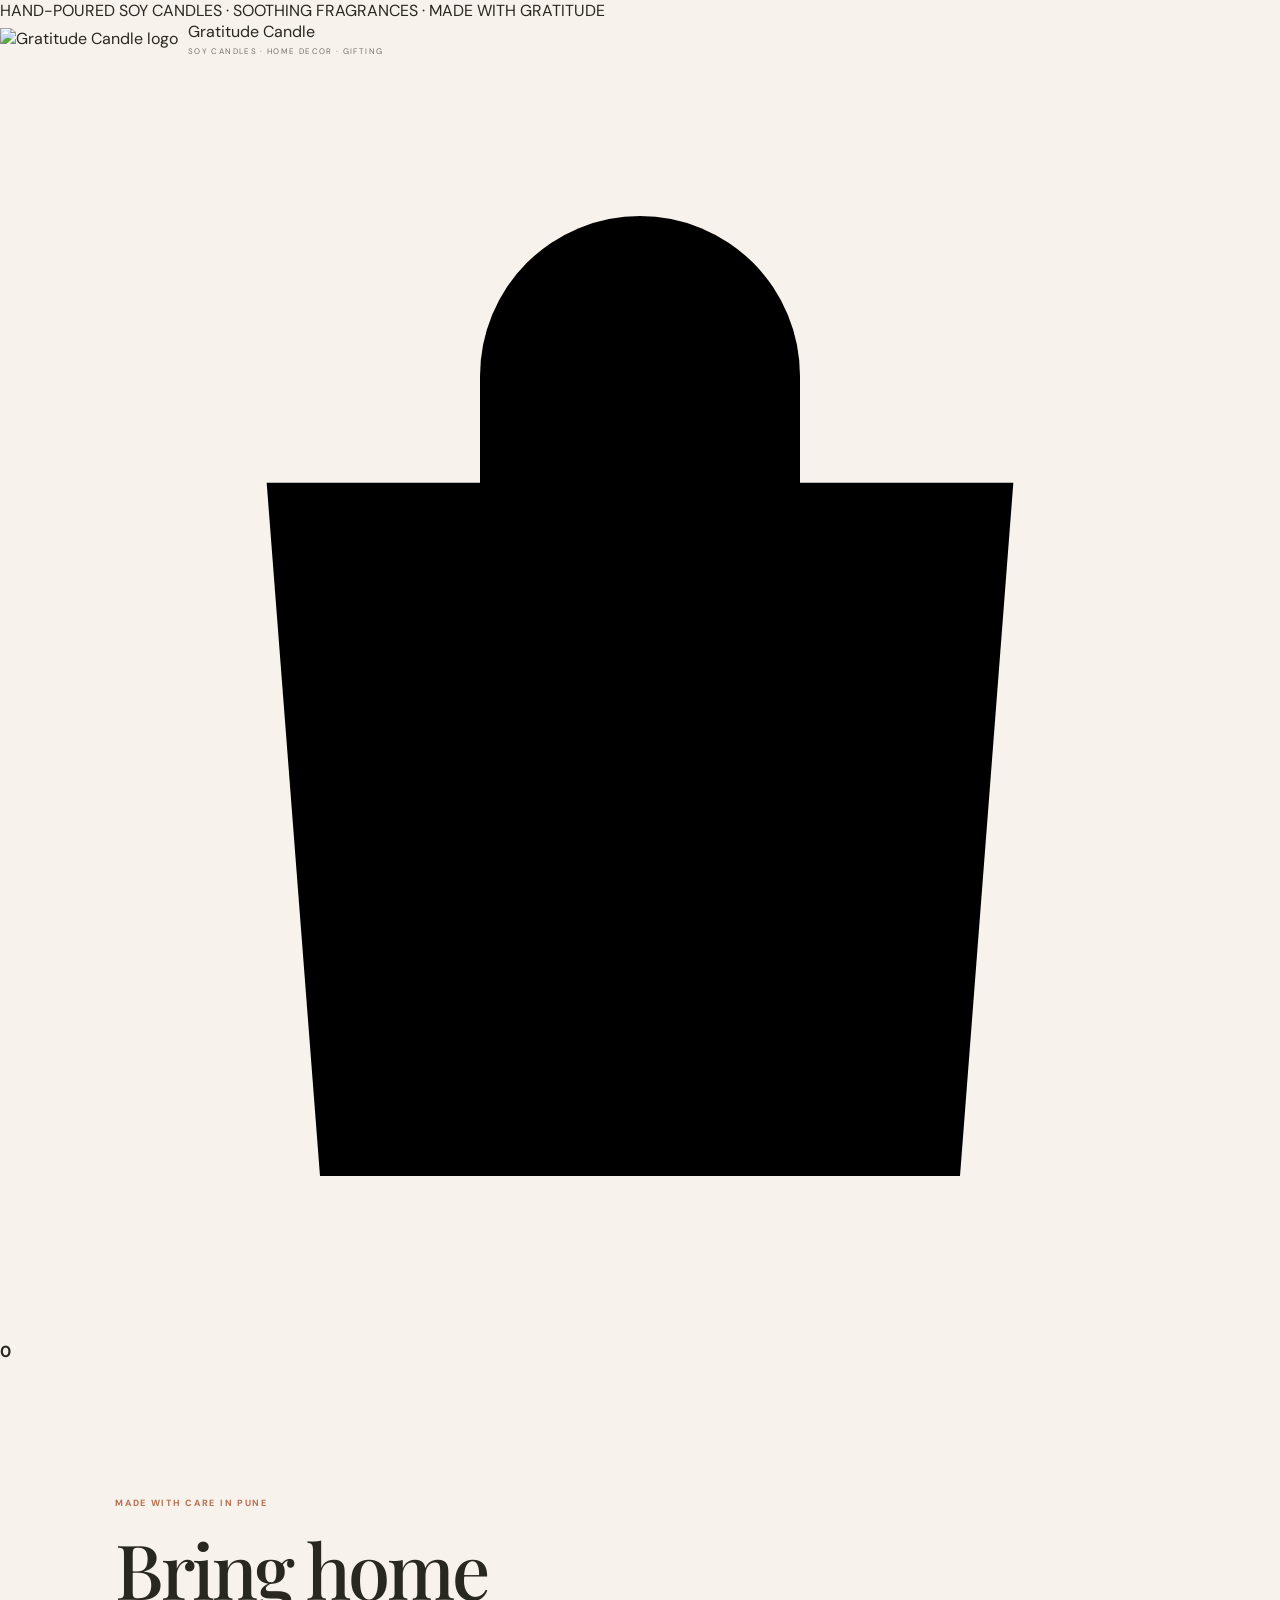
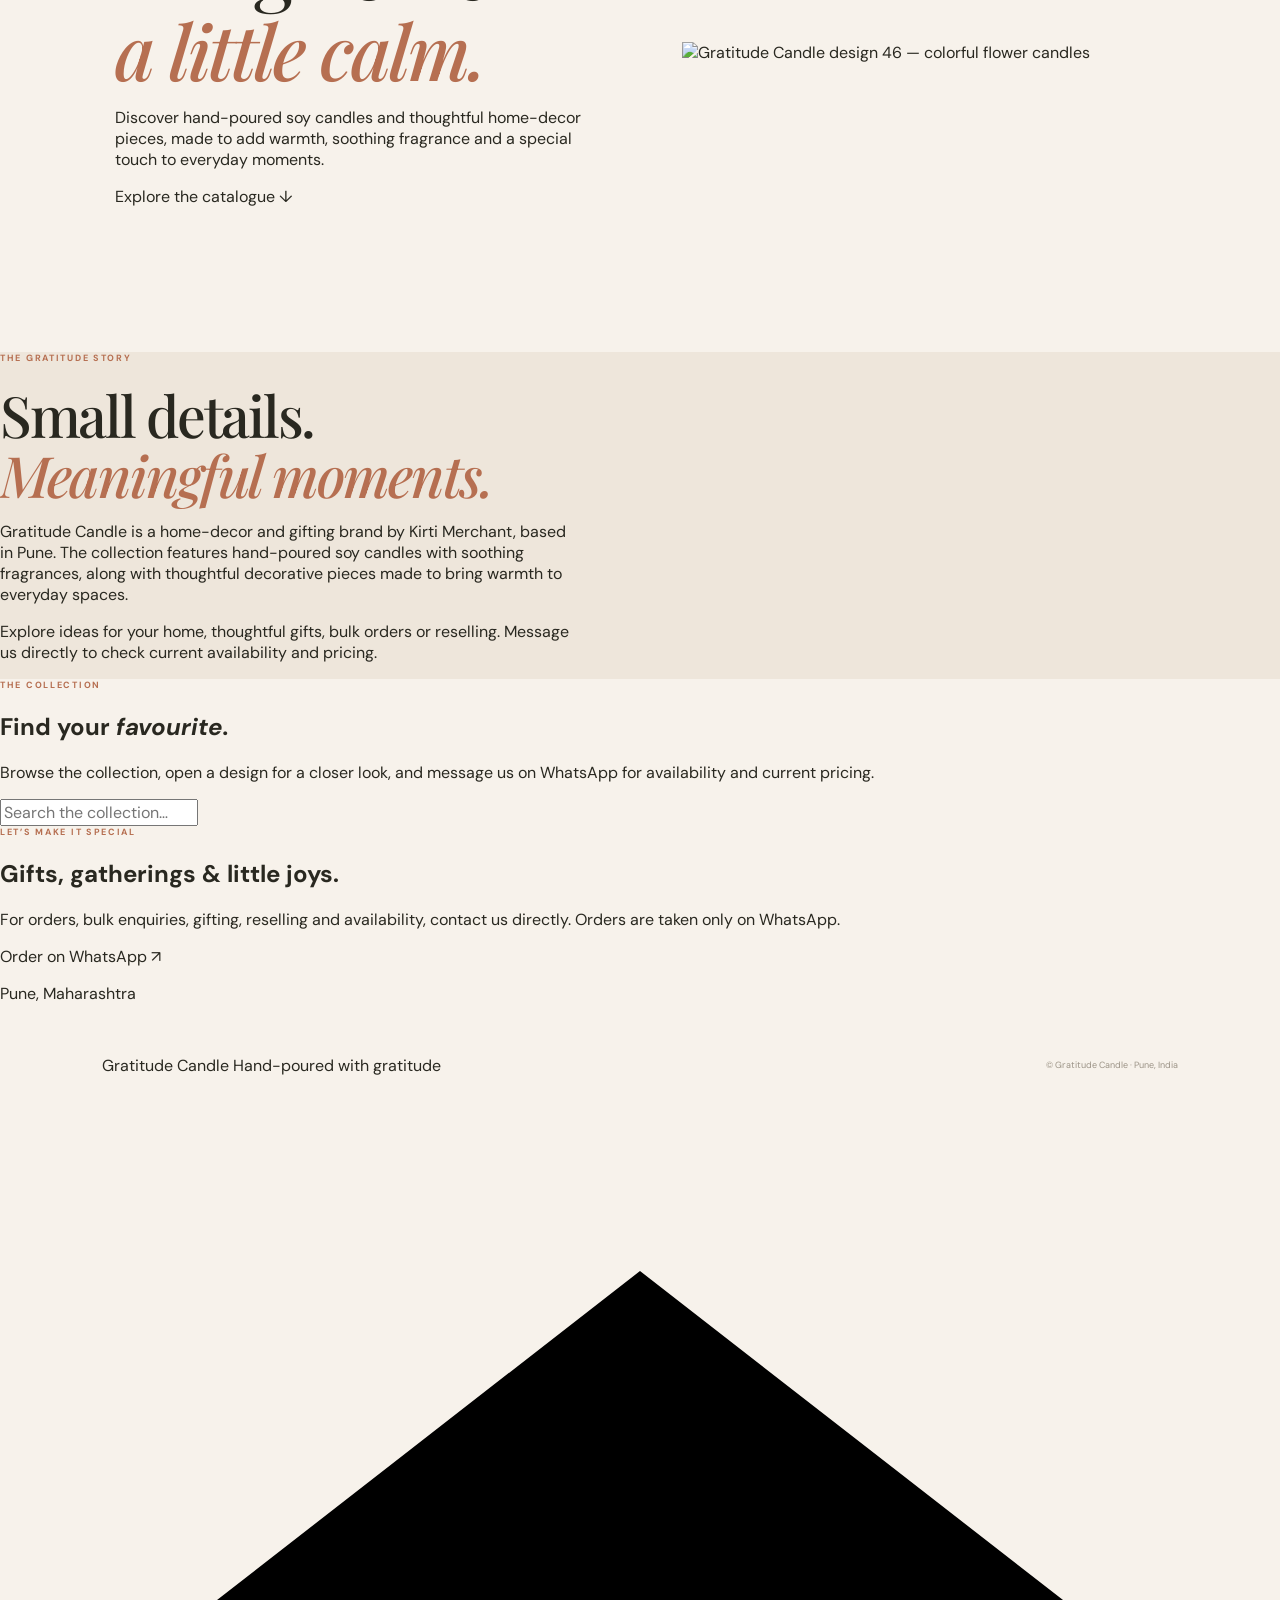
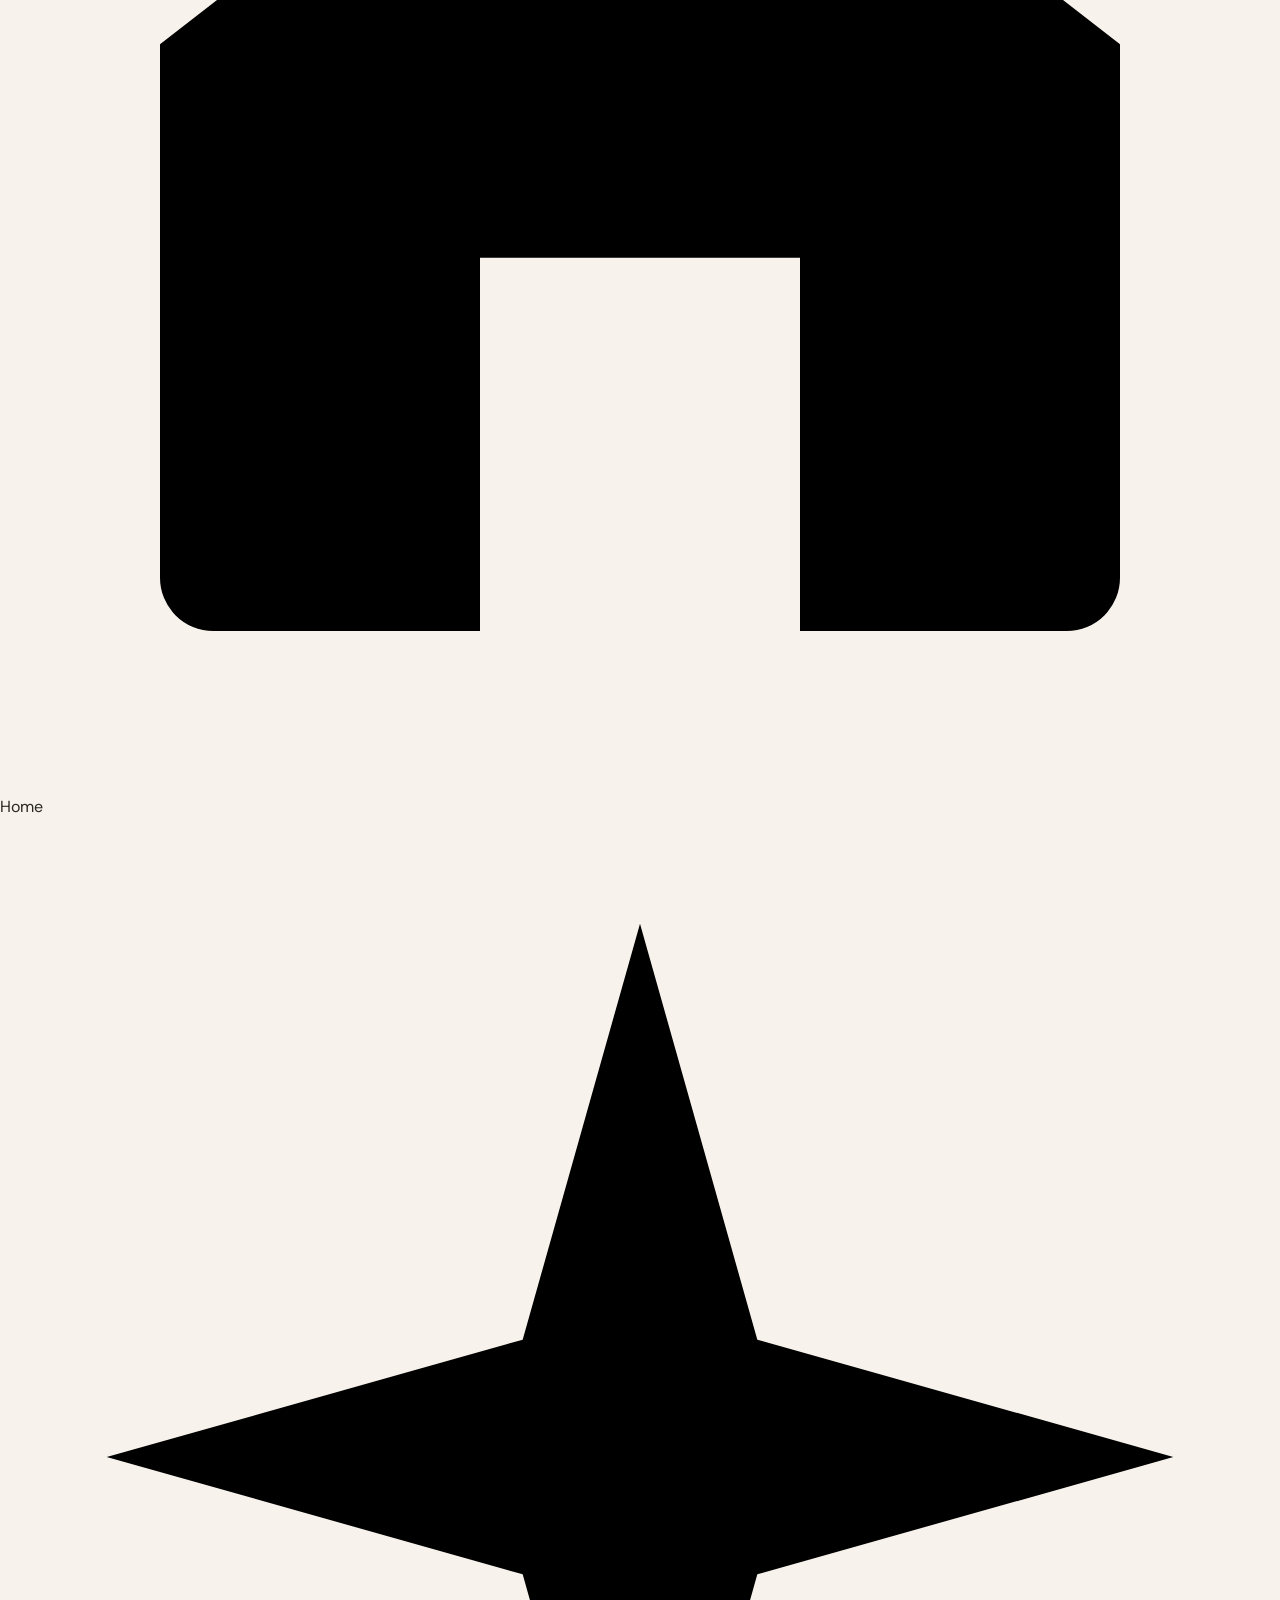
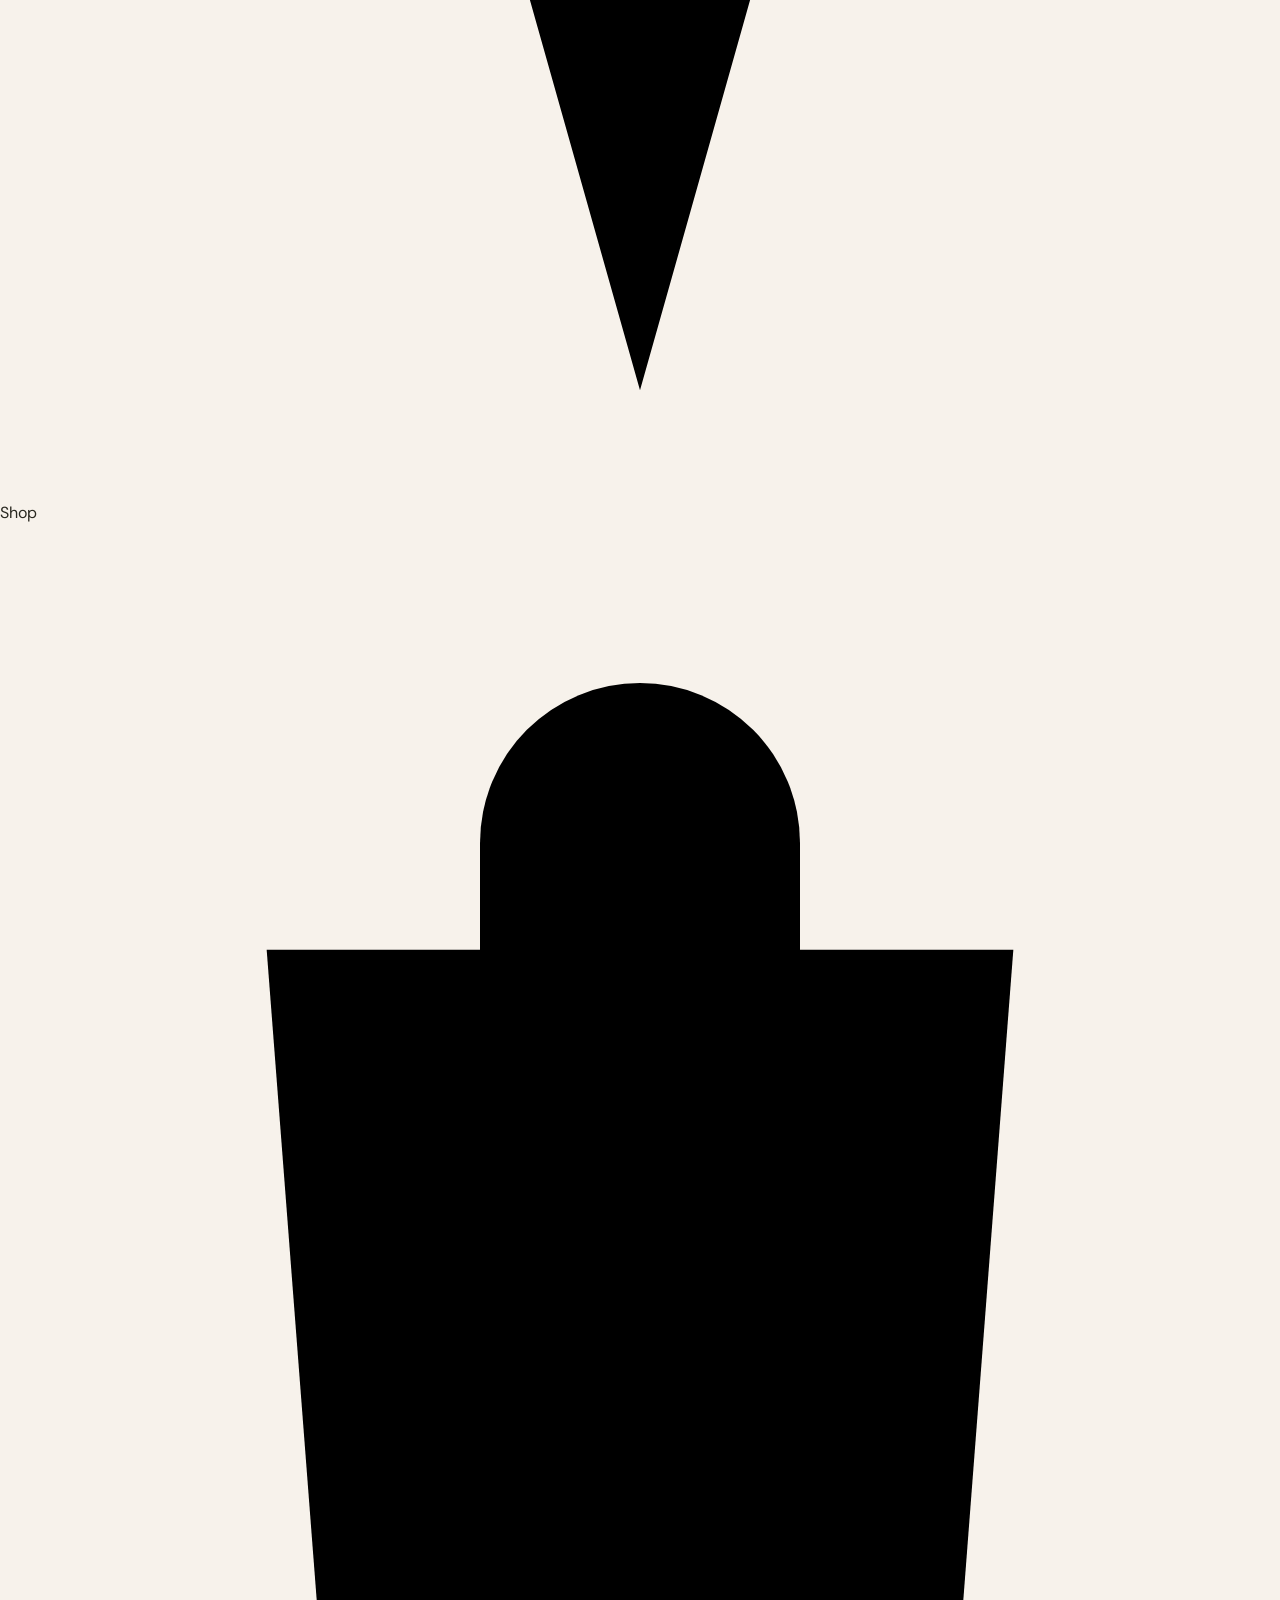
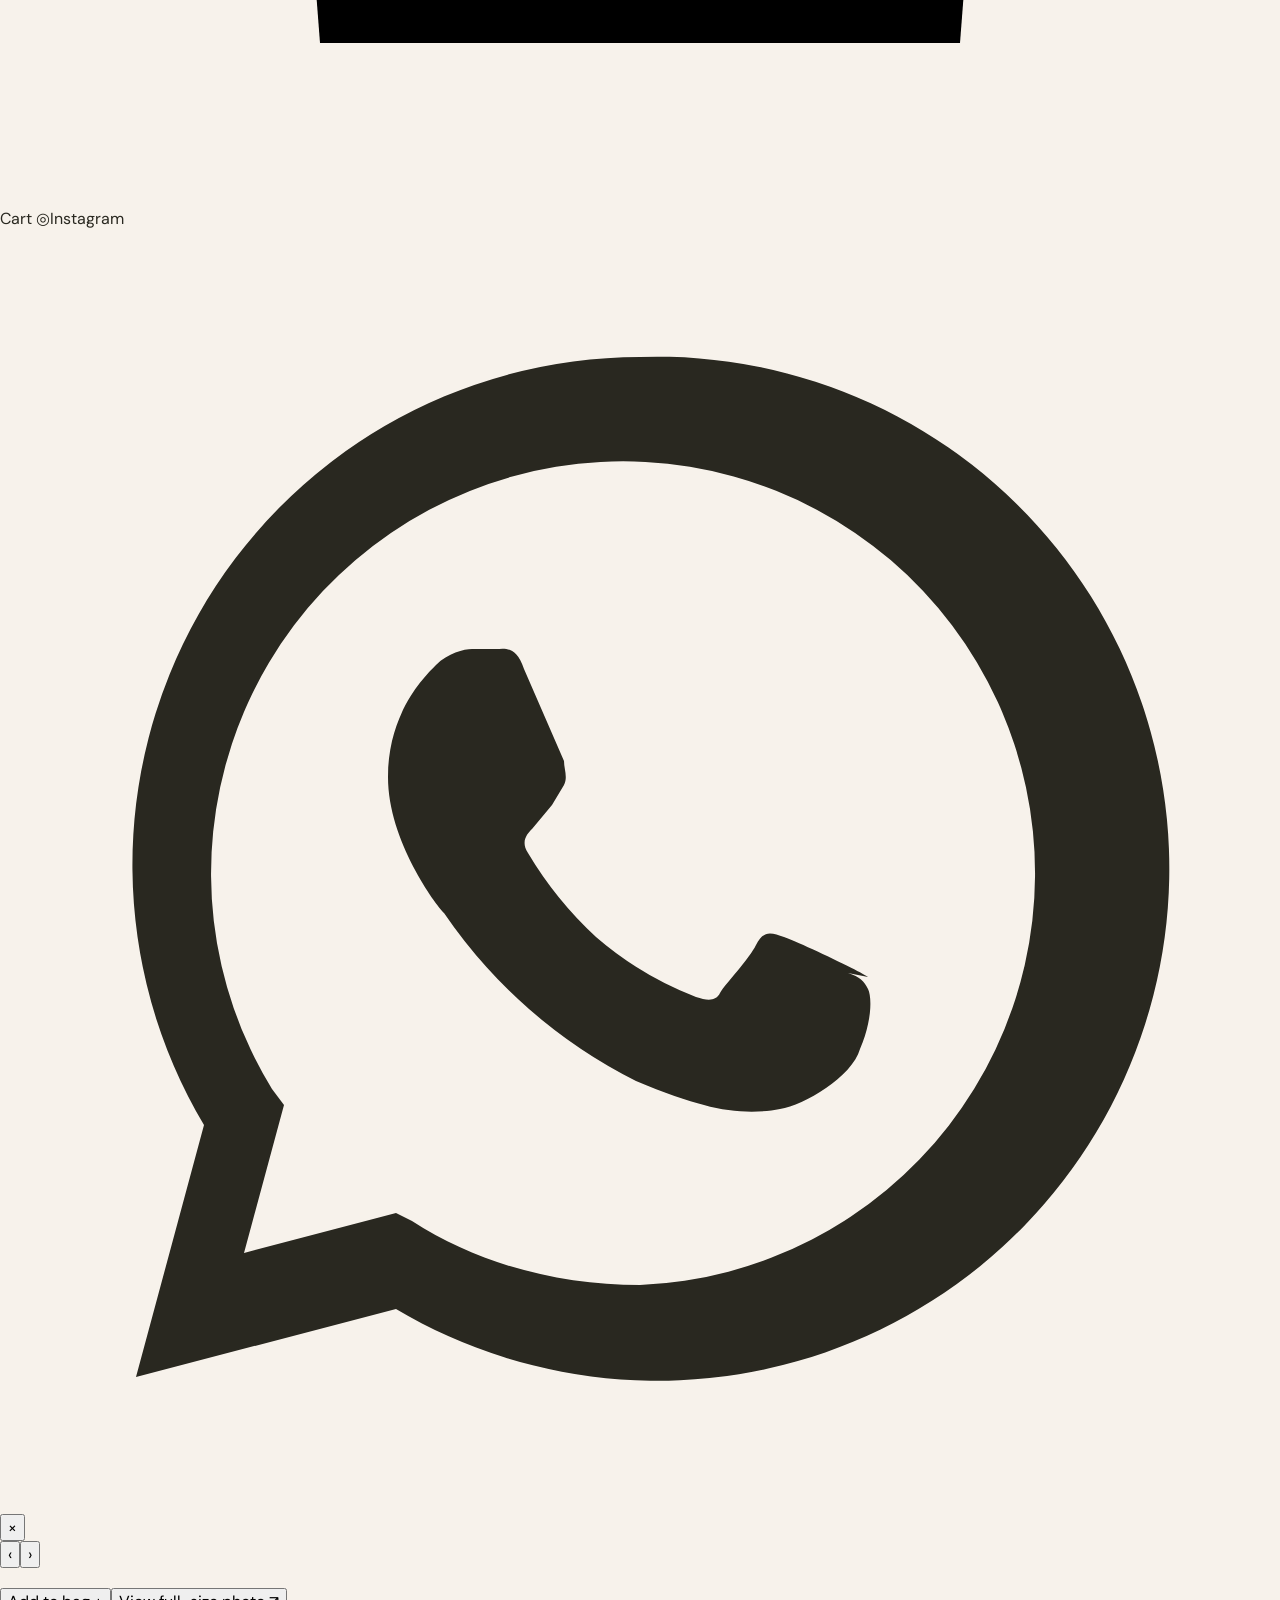
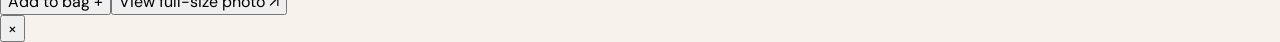
==== commit 7a762224: "Restore live Gratitude Candle storefront" ====
--- a/index.html
+++ b/index.html
@@ -1,84 +1 @@
-<!DOCTYPE html>
-<html lang="en">
-<head>
-  <meta charset="UTF-8"><meta name="viewport" content="width=device-width, initial-scale=1">
-  <meta name="theme-color" content="#f7f2eb">
-  <meta name="description" content="Thoughtfully crafted candle holders, trays and home accents. Discover handcrafted pieces for warm, beautiful spaces.">
-  <title>Glow & Form — Handmade Home Accents</title>
-  <link rel="preconnect" href="https://fonts.googleapis.com">
-  <link rel="preconnect" href="https://fonts.gstatic.com" crossorigin>
-  <link href="https://fonts.googleapis.com/css2?family=DM+Sans:wght@400;500;600;700&family=Playfair+Display:wght@500;600;700&display=swap" rel="stylesheet">
-  <link rel="stylesheet" href="styles.css">
-</head>
-<body>
-  <div class="announcement">Small-batch details. Big-hearted gifting. <span>Explore the collection ↓</span></div>
-  <header class="site-header">
-    <a class="brand" href="#"><span class="brand-mark">g.</span><span><b>GLOW & FORM</b><small>HANDMADE HOME ACCENTS</small></span></a>
-    <nav><a href="#collection">Shop</a><a href="#story">Our story</a><a href="#care">Care guide</a></nav>
-    <button class="cart-button" id="cartOpen" aria-label="Open shopping bag">Bag <span id="cartCount">0</span></button>
-  </header>
-
-  <main>
-    <section class="hero">
-      <div class="hero-copy">
-        <p class="eyebrow">OBJECTS THAT MAKE A SPACE FEEL LIKE HOME</p>
-        <h1>Little pieces.<br><em>Lovely moments.</em></h1>
-        <p class="hero-desc">Hand-finished candle holders, trays and keepsakes designed to bring a softer glow to everyday spaces.</p>
-        <a class="primary-btn" href="#collection">Explore the collection <span>↗</span></a>
-        <div class="hero-note"><span class="sparkle">✳</span> Thoughtful details · Giftable finds · Made with care</div>
-      </div>
-      <div class="hero-art">
-        <div class="hero-photo"><img src="assets/products/product-23.webp" alt="Textured Christmas candle holder from the collection"></div>
-        <div class="hero-stamp">MADE TO<br>MAKE YOU<br>SMILE <span>✳</span></div>
-        <div class="hero-caption">THE LITTLE JOYS COLLECTION <span>01 / 30</span></div>
-      </div>
-    </section>
-
-    <section class="ticker"><span>HANDMADE FEEL</span> ✳ <span>WARM LIGHT</span> ✳ <span>EVERYDAY BEAUTY</span> ✳ <span>THOUGHTFUL GIFTING</span> ✳ <span>HANDMADE FEEL</span></section>
-
-    <section class="collection section" id="collection">
-      <div class="section-heading">
-        <div><p class="eyebrow">THE COLLECTION</p><h2>Find your <em>favourite.</em></h2></div>
-        <p class="section-intro">A little something for your coffee table, cosy corner or someone special.</p>
-      </div>
-      <div class="shop-tools">
-        <div class="filters" id="filters">
-          <button class="filter active" data-category="All">All pieces <span>104</span></button>
-          <button class="filter" data-category="Candle Holders">Candle holders</button>
-          <button class="filter" data-category="Trays">Trays</button>
-          <button class="filter" data-category="Vases">Vases</button>
-          <button class="filter" data-category="Seasonal">Seasonal</button>
-          <button class="filter" data-category="Decorative Trays">Decorative trays</button>
-          <button class="filter" data-category="More handmade designs">More handmade designs</button>
-        </div>
-        <label class="search"><span>⌕</span><input id="searchInput" type="search" placeholder="Find a piece..." aria-label="Search products"></label>
-      </div>
-      <div class="product-grid" id="productGrid" aria-live="polite"></div>
-      <p class="catalogue-note">Browse the full photo collection. Some newly added designs are marked “Price on request” until their prices are confirmed.</p>
-    </section>
-
-    <section class="story section" id="story">
-      <div class="story-image"><img src="assets/products/product-29.webp" alt="Decorative sea bloom trays arranged together"></div>
-      <div class="story-copy"><p class="eyebrow">A SLOWER KIND OF BEAUTIFUL</p><h2>Made for the<br><em>moments in between.</em></h2><p>From a quiet cup of tea to a table set for friends, the smallest details can make a day feel special. Explore sculptural shapes, soft textures and charming little accents.</p><a href="#collection" class="text-link">Shop all pieces <span>↗</span></a></div>
-    </section>
-
-    <section class="values section" id="care">
-      <div class="value"><span>01</span><h3>Thoughtful forms</h3><p>Distinctive shapes and tactile details that add character to your space.</p></div>
-      <div class="value"><span>02</span><h3>Easy to gift</h3><p>Lovely little finds for celebrations, thank-yous and just-because moments.</p></div>
-      <div class="value"><span>03</span><h3>Care makes it last</h3><p>Handle gently, keep dry unless the item is designed for water, and clean with a soft cloth.</p></div>
-    </section>
-
-    <section class="closing-cta"><p class="eyebrow">HAVE A QUESTION OR A GIFT IN MIND?</p><h2>Let's find your <em>perfect piece.</em></h2><a class="primary-btn light" id="whatsappCta" href="#" target="_blank" rel="noopener">Chat with us on WhatsApp <span>↗</span></a></section>
-  </main>
-
-  <footer><a class="brand footer-brand" href="#"><span class="brand-mark">g.</span><span><b>GLOW & FORM</b><small>HANDMADE HOME ACCENTS</small></span></a><p>Made with care. Styled by you.</p><small>© <span id="year"></span> Glow & Form. All rights reserved.</small></footer>
-
-  <div class="drawer-backdrop" id="backdrop"></div>
-  <aside class="cart-drawer" id="cartDrawer" aria-label="Shopping bag" aria-hidden="true">
-    <div class="drawer-head"><div><p class="eyebrow">YOUR SELECTION</p><h2>Your bag <span id="drawerCount">(0)</span></h2></div><button id="cartClose" class="close-btn" aria-label="Close bag">×</button></div>
-    <div class="cart-items" id="cartItems"><div class="empty-cart">Your bag is waiting for something lovely ✳</div></div>
-    <div class="drawer-bottom"><div class="subtotal"><span>Subtotal</span><b id="subtotal">₹0</b></div><p>Delivery charges, if any, can be confirmed on WhatsApp.</p><button class="primary-btn checkout" id="checkout">Order on WhatsApp <span>↗</span></button></div>
-  </aside>
-  <div class="toast" id="toast"></div>
-  <script src="script.js"></script>
-</body></html>+<!doctype html><html lang="en"><head><meta charset="utf-8"><meta name="viewport" content="width=device-width,initial-scale=1,viewport-fit=cover"><meta name="theme-color" content="#f8f4ef"><meta name="description" content="Discover hand-poured soy candles, soothing fragrances and thoughtful home decor from Gratitude Candle, Pune. Shop gifts and handmade creations."><meta property="og:type" content="website"><meta property="og:site_name" content="Gratitude Candle"><meta property="og:title" content="Gratitude Candle | Handmade with care"><meta property="og:description" content="Hand-poured soy candles, soothing fragrances and thoughtful gifts, made with gratitude in Pune."><meta property="og:url" content="https://gratitudecandles.in/"><meta property="og:image" content="https://raw.githubusercontent.com/sjaiswal210-beep/gratitude-candles/main/DA54A8F6-5C69-408F-9A90-AF2CB15F319D.png"><meta property="og:image:alt" content="Gratitude Candle logo"><meta name="twitter:card" content="summary"><meta name="twitter:title" content="Gratitude Candle | Handmade with care"><meta name="twitter:description" content="Hand-poured soy candles and thoughtful gifts from Pune."><meta name="twitter:image" content="https://raw.githubusercontent.com/sjaiswal210-beep/gratitude-candles/main/DA54A8F6-5C69-408F-9A90-AF2CB15F319D.png"><link rel="icon" type="image/png" href="https://raw.githubusercontent.com/sjaiswal210-beep/gratitude-candles/main/DA54A8F6-5C69-408F-9A90-AF2CB15F319D.png"><link rel="apple-touch-icon" href="https://raw.githubusercontent.com/sjaiswal210-beep/gratitude-candles/main/DA54A8F6-5C69-408F-9A90-AF2CB15F319D.png"><title>Gratitude Candle | Handmade with care</title><link rel="preconnect" href="https://fonts.googleapis.com"><link rel="preconnect" href="https://fonts.gstatic.com" crossorigin><link href="https://fonts.googleapis.com/css2?family=DM+Sans:wght@400;500;600;700&family=Playfair+Display:ital,wght@0,500;0,600;0,700;1,500;1,600&display=swap" rel="stylesheet"><link rel="stylesheet" href="styles.css"></head><body><div class="topline">HAND-POURED SOY CANDLES · SOOTHING FRAGRANCES · MADE WITH GRATITUDE</div><header><a class="brand" href="#"><img src="https://raw.githubusercontent.com/sjaiswal210-beep/gratitude-candles/main/DA54A8F6-5C69-408F-9A90-AF2CB15F319D.png" alt="Gratitude Candle logo"><span>Gratitude Candle<small>SOY CANDLES · HOME DECOR · GIFTING</small></span></a><a class="header-cart" href="cart.html" aria-label="Shopping bag"><svg viewBox="0 0 24 24" aria-hidden="true"><path d="M5 8h14l-1 13H6L5 8Z"/><path d="M9 9V6a3 3 0 0 1 6 0v3"/></svg><b id="headerCartCount">0</b></a></header><main><section class="hero"><div><p class="eyebrow">MADE WITH CARE IN PUNE</p><h1>Bring home<br><em>a little calm.</em></h1><p>Discover hand-poured soy candles and thoughtful home-decor pieces, made to add warmth, soothing fragrance and a special touch to everyday moments.</p><a class="cta" href="#catalogue">Explore the catalogue ↓</a></div><div class="heroimg"><img src="https://raw.githubusercontent.com/sjaiswal210-beep/gratitude-candles/main/67638a94-dc96-4616-b708-cfb670968ef3.jpeg" alt="Gratitude Candle design 46 — colorful flower candles" fetchpriority="high"></div></section><section class="story"><div class="storycopy"><p class="eyebrow">THE GRATITUDE STORY</p><h2>Small details. <em>Meaningful moments.</em></h2><p>Gratitude Candle is a home-decor and gifting brand by Kirti Merchant, based in Pune. The collection features hand-poured soy candles with soothing fragrances, along with thoughtful decorative pieces made to bring warmth to everyday spaces.</p><p>Explore ideas for your home, thoughtful gifts, bulk orders or reselling. Message us directly to check current availability and pricing.</p></div></section><section id="catalogue" class="catalogue"><div class="heading"><div><p class="eyebrow">THE COLLECTION</p><h2>Find your <em>favourite.</em></h2></div><p>Browse the collection, open a design for a closer look, and message us on WhatsApp for availability and current pricing.</p></div><div class="tools"><input id="search" type="search" placeholder="Search the collection…" aria-label="Search collection"><div id="filters" class="filters"></div></div><div id="grid" class="grid"></div></section><section class="note"><p class="eyebrow">LET’S MAKE IT SPECIAL</p><h2>Gifts, gatherings & little joys.</h2><p>For orders, bulk enquiries, gifting, reselling and availability, contact us directly. Orders are taken only on WhatsApp.</p><a class="cta" href="https://wa.me/919833677693" target="_blank" rel="noopener">Order on WhatsApp ↗</a><p class="location-note">Pune, Maharashtra</p></section></main><footer><div class="footerbrand">Gratitude Candle <span>Hand-poured with gratitude</span></div><div class="social-links icon-social"><a href="https://www.instagram.com/gratitudecandles51/" target="_blank" rel="noopener" aria-label="Instagram"><svg viewBox="0 0 24 24" aria-hidden="true"><rect x="3" y="3" width="18" height="18" rx="5"/><circle cx="12" cy="12" r="4"/><circle cx="17.5" cy="6.5" r="1" class="solid"/></svg></a><a href="https://www.facebook.com/share/1Kd3A8fzoM/?mibextid=wwXIfr" target="_blank" rel="noopener" aria-label="Facebook"><svg viewBox="0 0 24 24" aria-hidden="true"><path d="M14 21v-8h3l.5-4H14V7c0-1.2.4-2 2-2h2V1.4C17.2 1.2 16.1 1 14.8 1 11.8 1 10 2.8 10 6v3H7v4h3v8z"/></svg></a><a href="https://wa.me/919833677693" target="_blank" rel="noopener" aria-label="WhatsApp"><svg viewBox="0 0 24 24" aria-hidden="true"><path d="M20.5 11.7a8.5 8.5 0 0 1-12.6 7.4L3 20.3l1.3-4.7a8.5 8.5 0 1 1 16.2-3.9Z"/><path d="M8.5 8.2c.3-.6.6-.6.9-.6h.5c.2 0 .4.1.5.4l.8 1.8c.1.2.1.4-.1.6l-.6.7c-.2.2-.2.4 0 .7.5.9 1.2 1.6 2.1 2.1.3.2.5.2.7 0l.8-.9c.2-.2.4-.2.6-.1l1.8.9c.3.1.4.3.4.5 0 .3-.2 1.2-.8 1.7-.6.5-1.3.7-2 .5-1.1-.2-2.4-.9-3.8-2.2-1.1-1-2-2.3-2.3-3.4-.3-.9-.1-1.7.5-2.7Z"/></svg></a></div><small>© <span id="year"></span> Gratitude Candle · Pune, India</small></footer><nav class="mobile-nav"><a href="index.html"><span><svg viewBox="0 0 24 24" aria-hidden="true"><path d="m3 10 9-7 9 7v10a1 1 0 0 1-1 1h-5v-7H9v7H4a1 1 0 0 1-1-1Z"/></svg></span>Home</a><a href="#catalogue"><span><svg viewBox="0 0 24 24" aria-hidden="true"><path d="m12 2 2.2 7.8L22 12l-7.8 2.2L12 22l-2.2-7.8L2 12l7.8-2.2Z"/></svg></span>Shop</a><a href="cart.html"><span><svg viewBox="0 0 24 24" aria-hidden="true"><path d="M5 8h14l-1 13H6L5 8Z"/><path d="M9 9V6a3 3 0 0 1 6 0v3"/></svg></span>Cart <b id="navCartCount" hidden>0</b></a><a href="https://www.instagram.com/gratitudecandles51/" target="_blank"><span>◎</span>Instagram</a></nav><a class="floating-wa" href="https://wa.me/919833677693" target="_blank" rel="noopener" aria-label="Chat with Gratitude Candle on WhatsApp"><svg class="wa-svg" viewBox="0 0 32 32" aria-hidden="true"><path fill="currentColor" d="M16 3.2A12.7 12.7 0 0 0 5.1 22.4L3.4 28.7l6.5-1.7A12.8 12.8 0 1 0 16 3.2Zm0 23.2c-2 0-4-.5-5.7-1.6l-.4-.2-3.8 1 1-3.7-.3-.4A10.3 10.3 0 1 1 16 26.4Zm5.7-7.7c-.3-.2-1.8-.9-2.1-1s-.5-.2-.7.2-.8 1-.9 1.2-.3.2-.6.1a8.5 8.5 0 0 1-2.5-1.5 9.4 9.4 0 0 1-1.7-2.1c-.2-.3 0-.5.1-.6l.5-.6.3-.5c.1-.2 0-.4 0-.6l-1-2.3c-.2-.6-.5-.5-.7-.5h-.6c-.2 0-.6.1-.9.4s-1.2 1.2-1.2 2.8 1.2 3.2 1.4 3.4a12.7 12.7 0 0 0 4.8 4.2c.7.3 1.3.5 1.7.6.7.2 1.4.2 1.9.1.6-.1 1.8-.8 2-1.5.3-.7.3-1.3.2-1.5s-.2-.3-.5-.4Z"/></svg></a><div id="modal" class="modal" aria-hidden="true"><button class="close" aria-label="Close details">×</button><div class="modalbox"><div class="detail-photo-wrap"><button id="prev" class="arrow prev" aria-label="Previous image">‹</button><img id="detailImage" alt=""><span id="detailDesignBadge" class="detail-design-badge"></span><button id="next" class="arrow next" aria-label="Next image">›</button></div><div class="detail"><p class="eyebrow" id="detailCategory"></p><h2 id="detailName"></h2><p class="price" id="detailPrice"></p><button id="detailAdd" class="detail-add" type="button">Add to bag +</button><button id="fullsize" class="secondary">View full-size photo ↗</button></div></div></div><div id="lightbox" class="lightbox" aria-hidden="true"><button class="close" aria-label="Close full-size photo">×</button><img id="fullImage" alt=""></div><script src="script.js"></script></body></html>
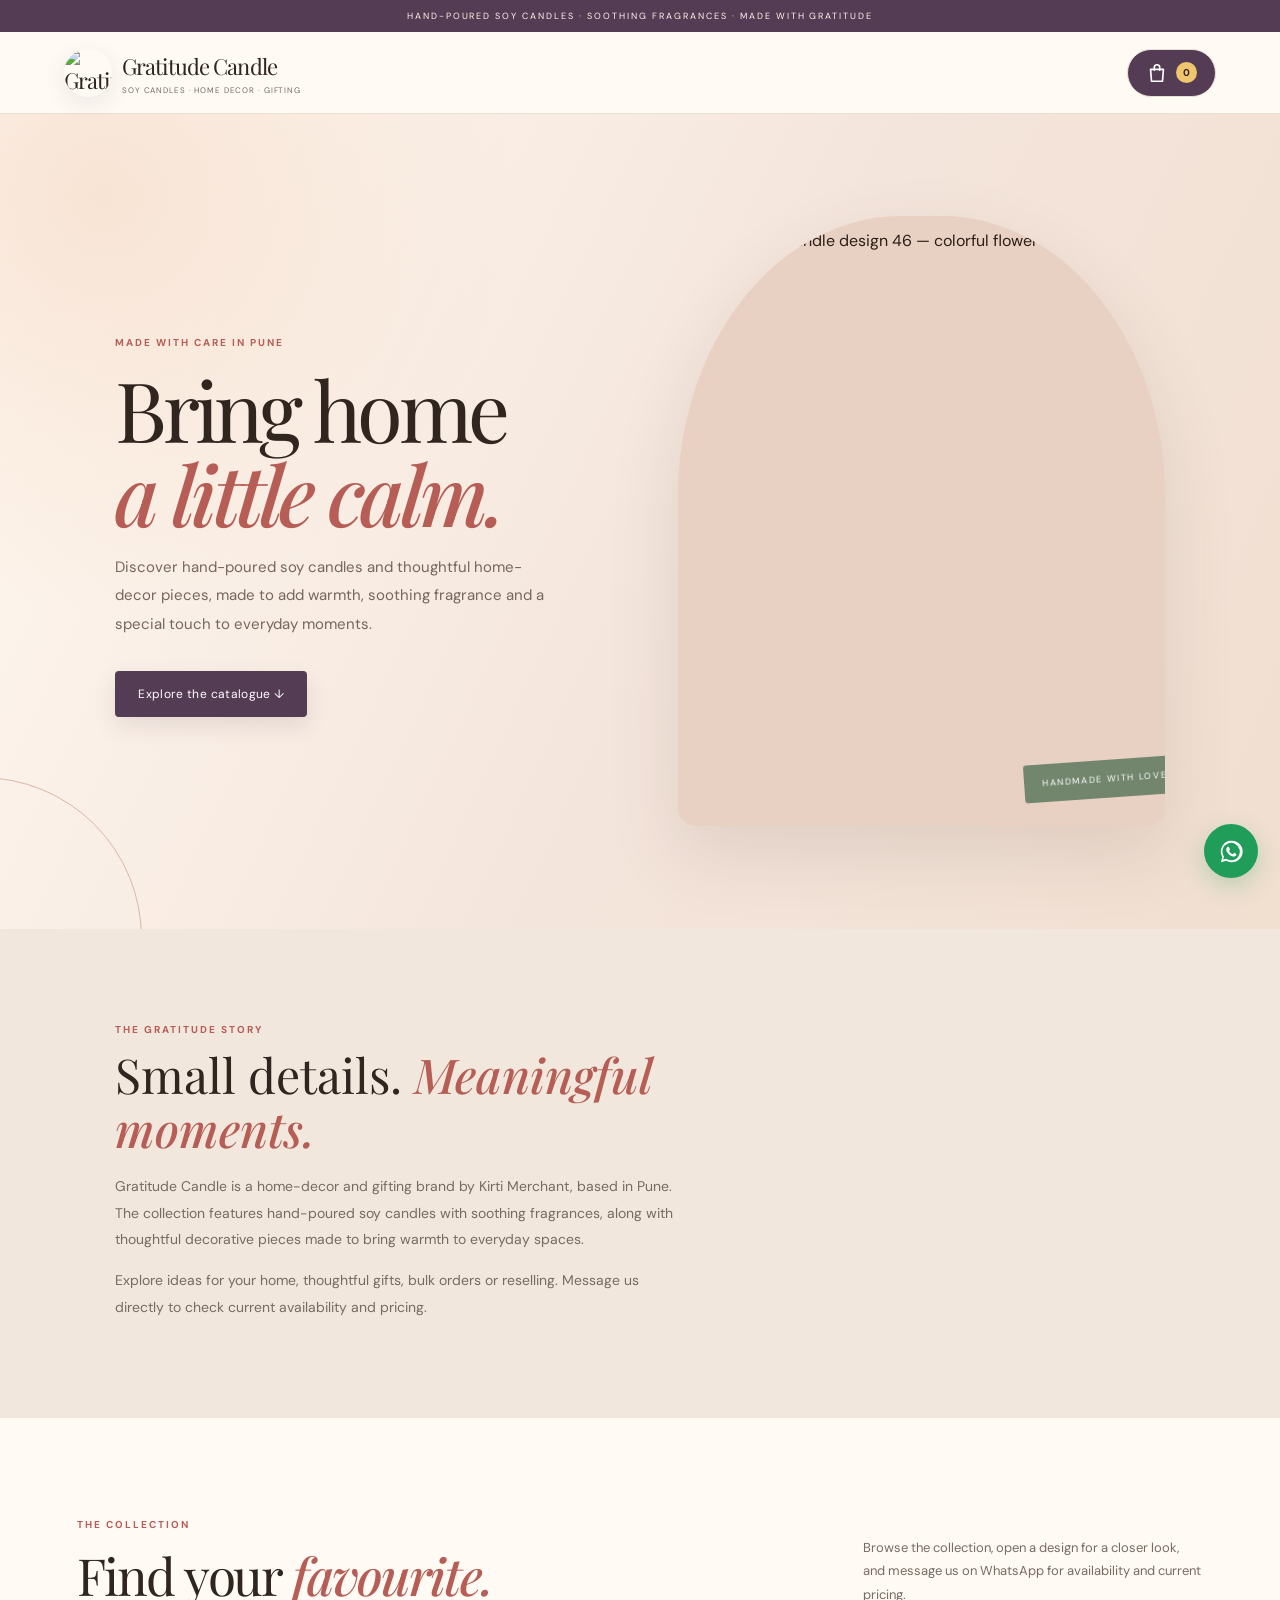
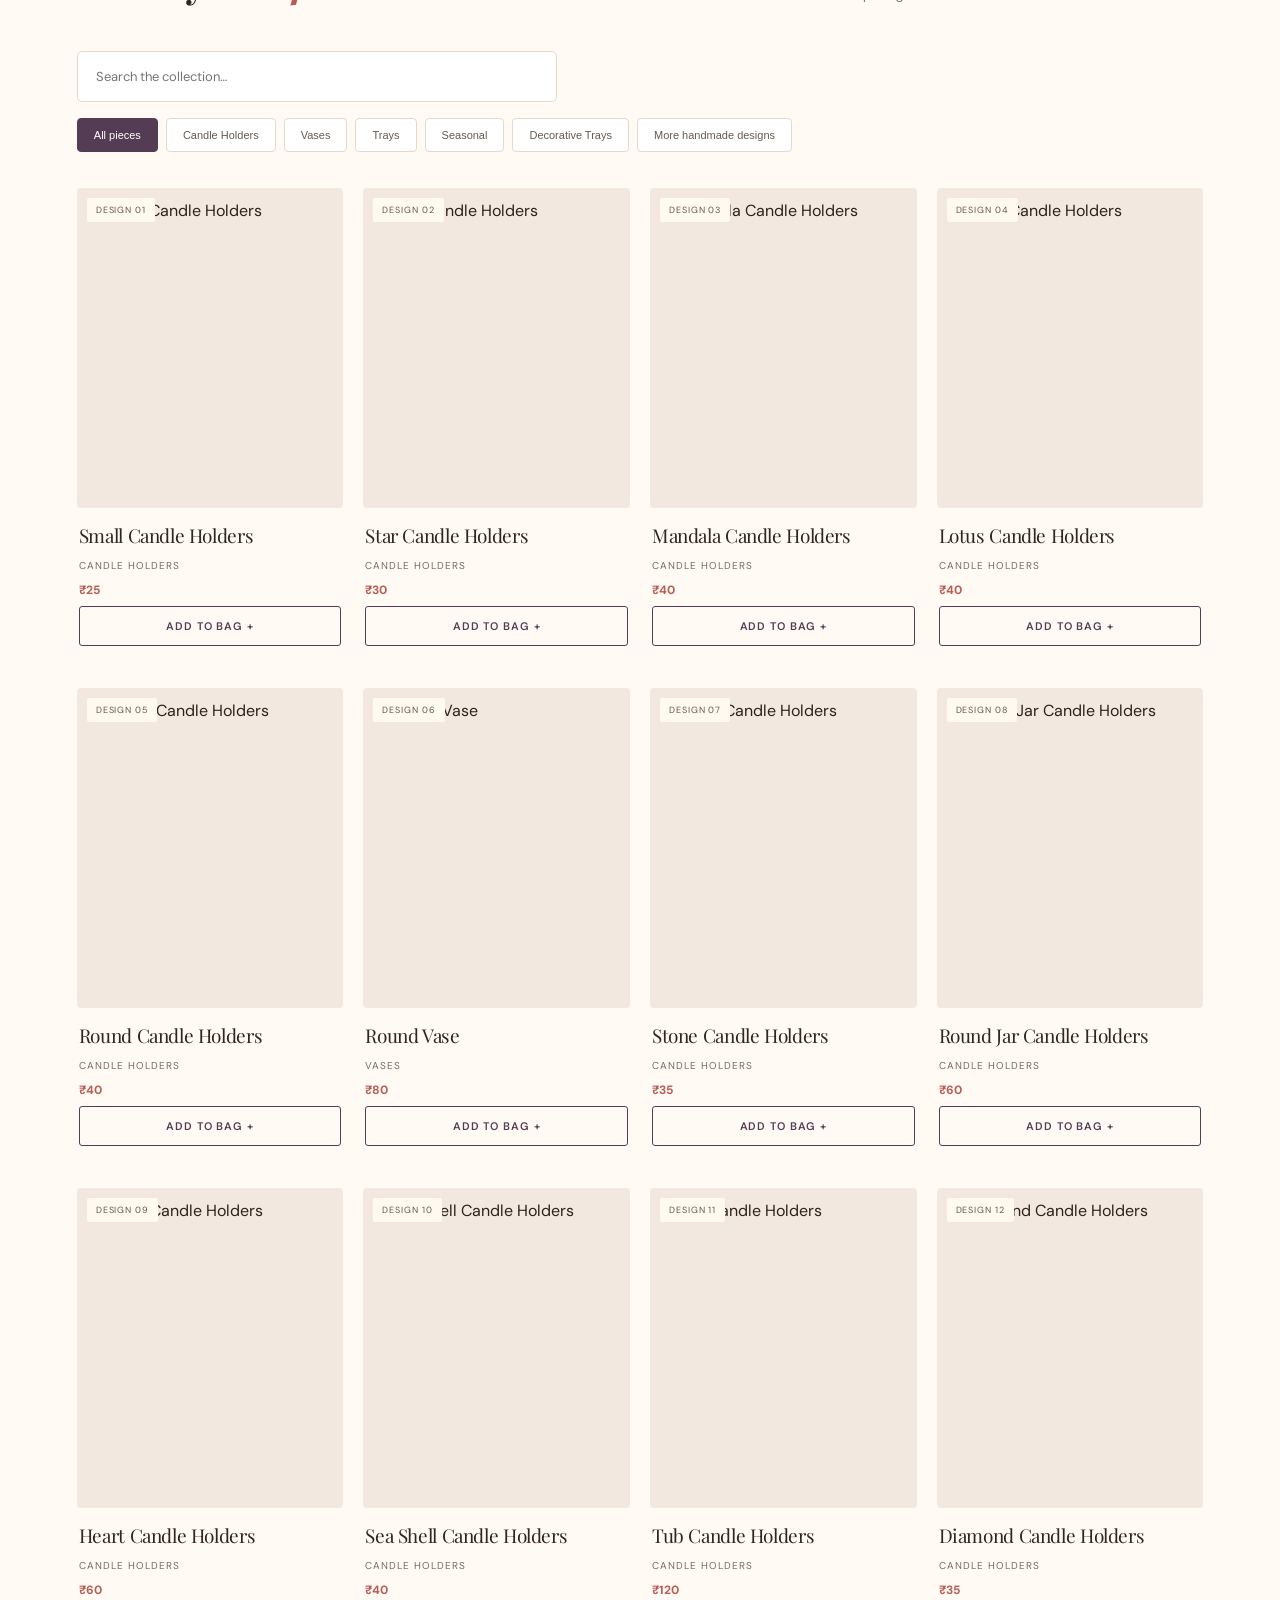
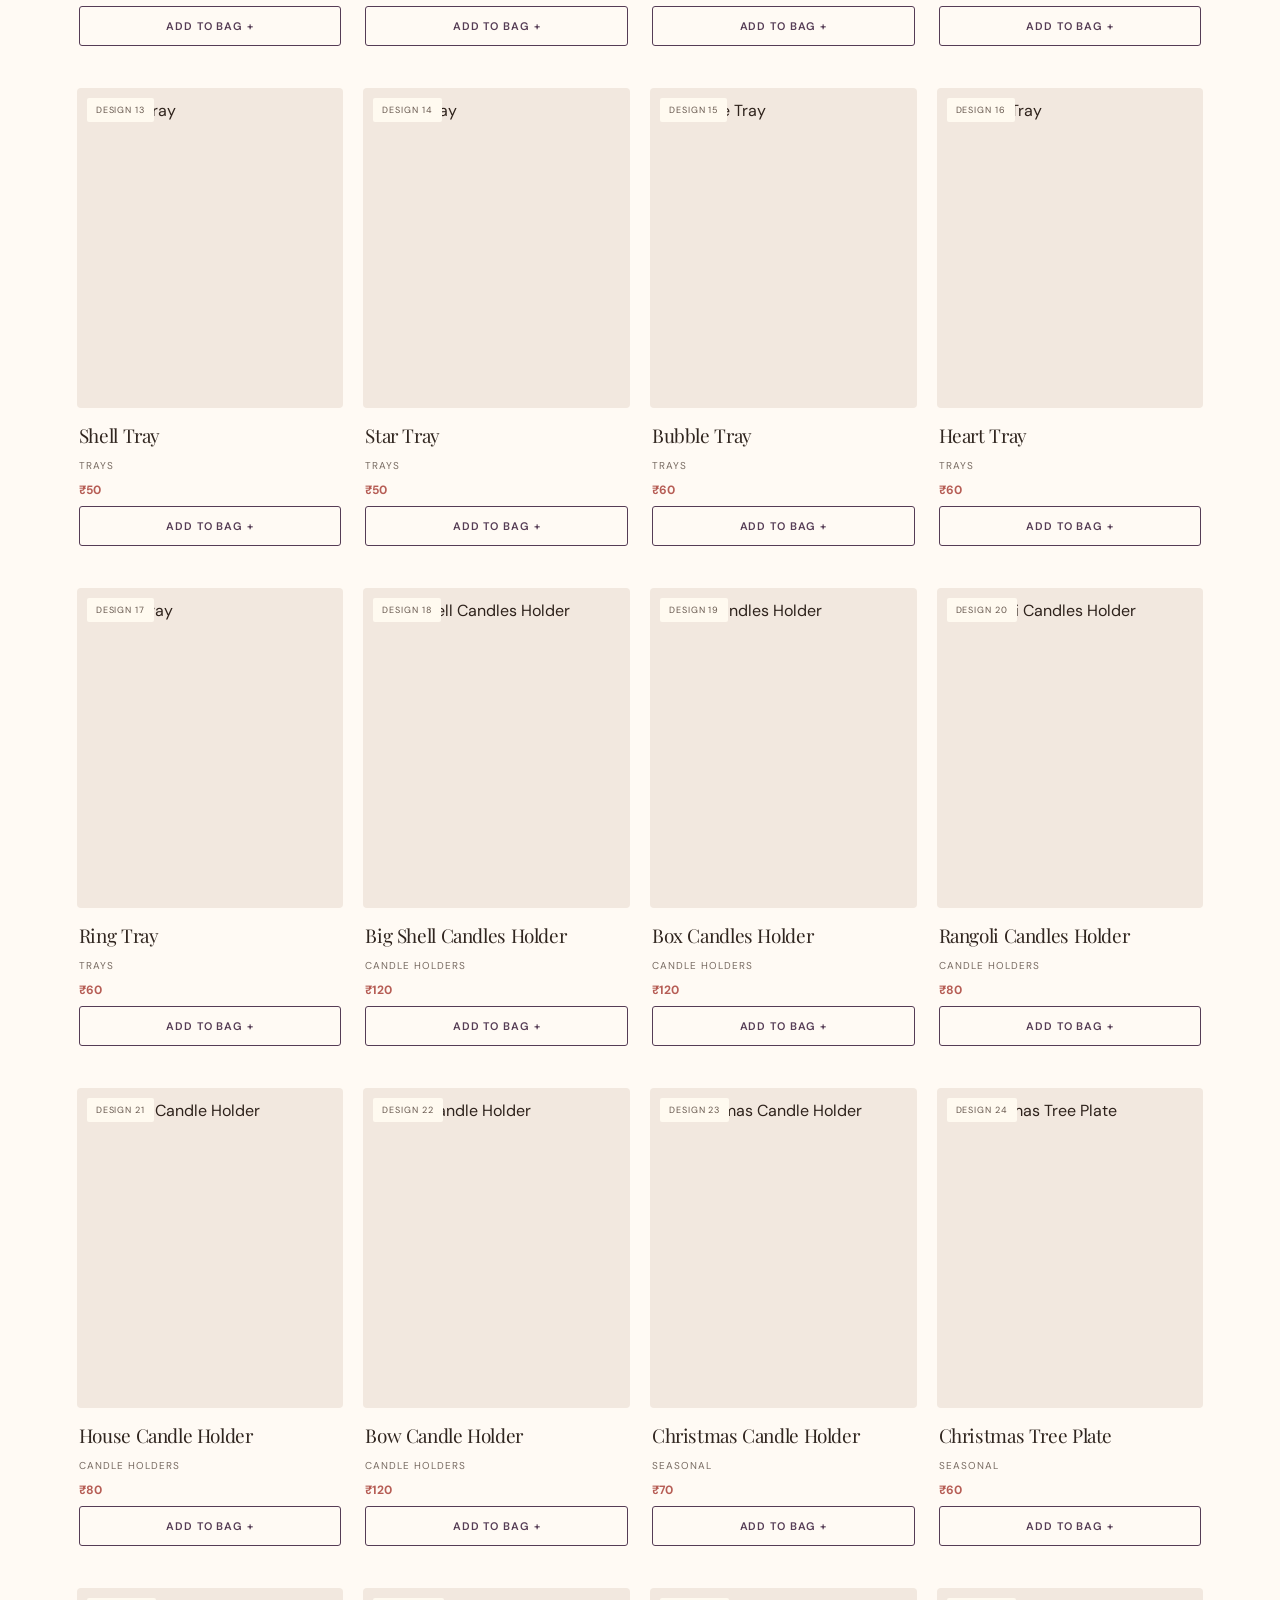
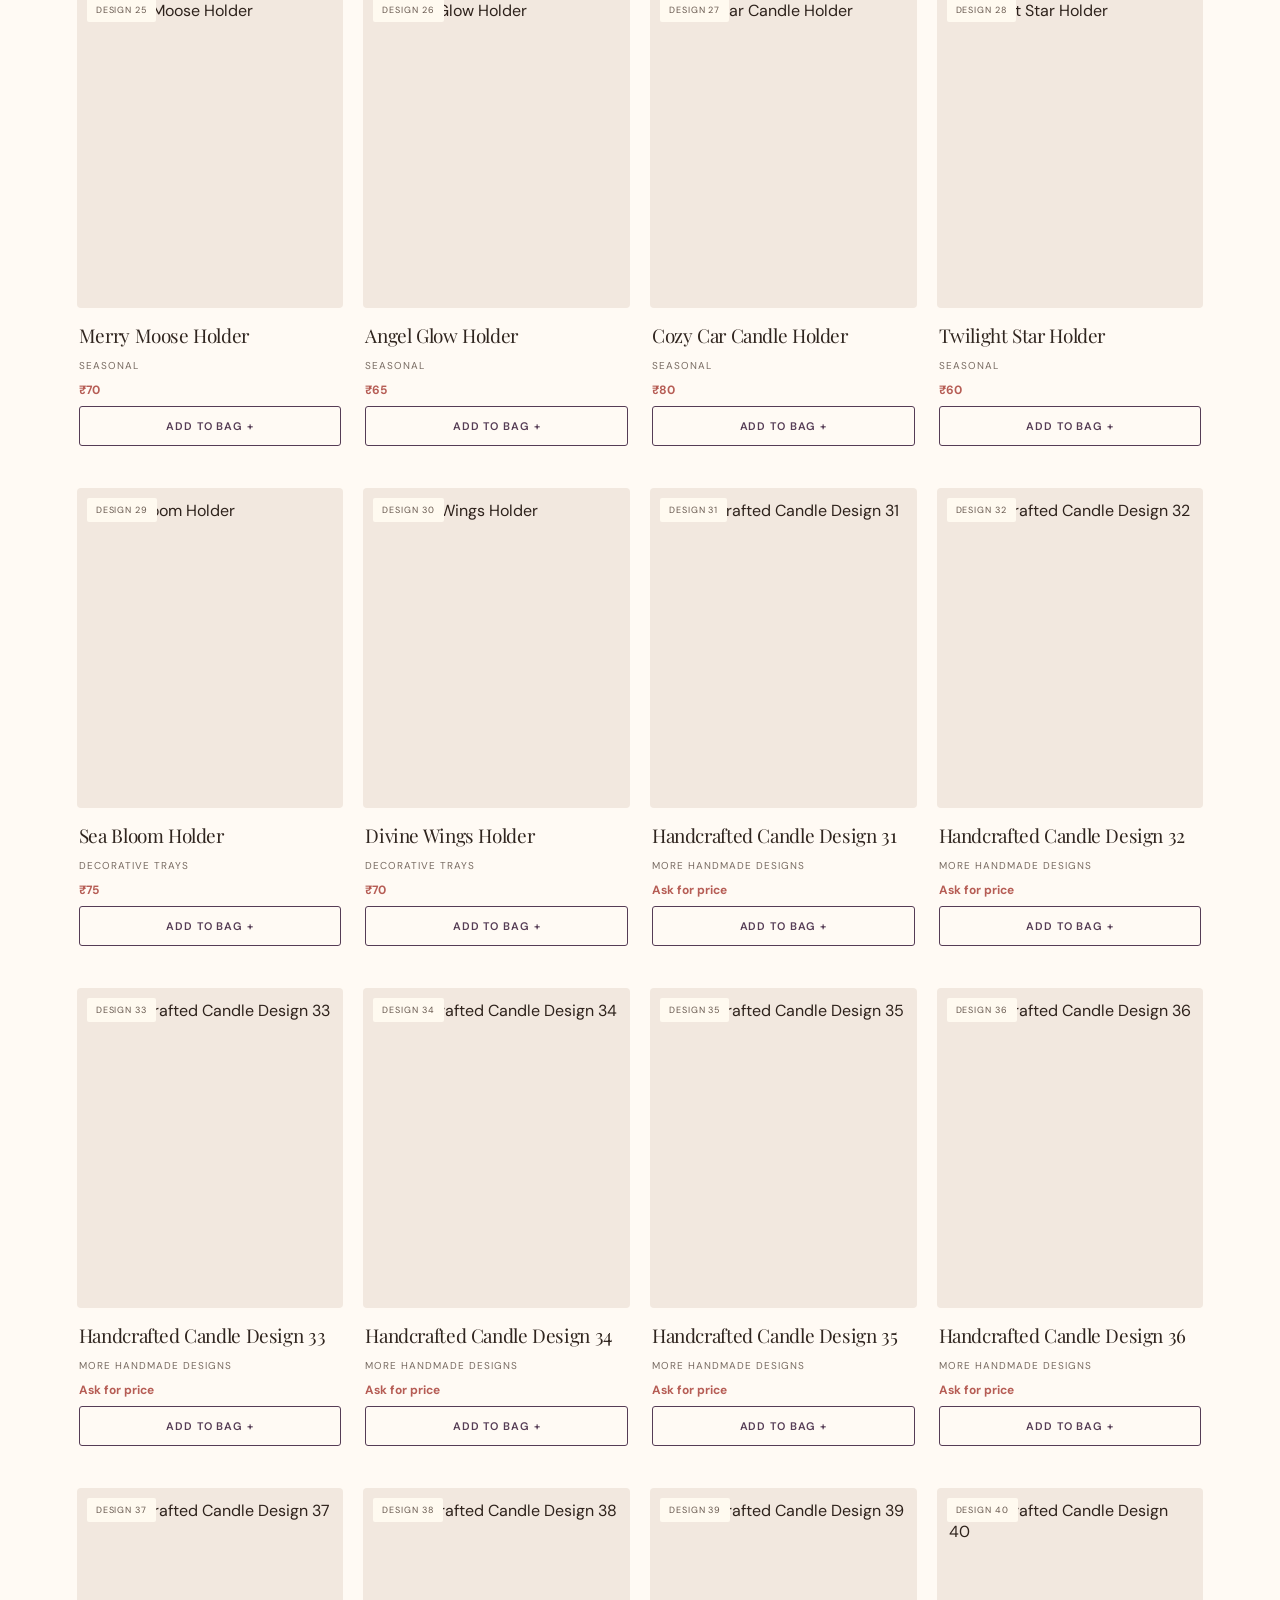
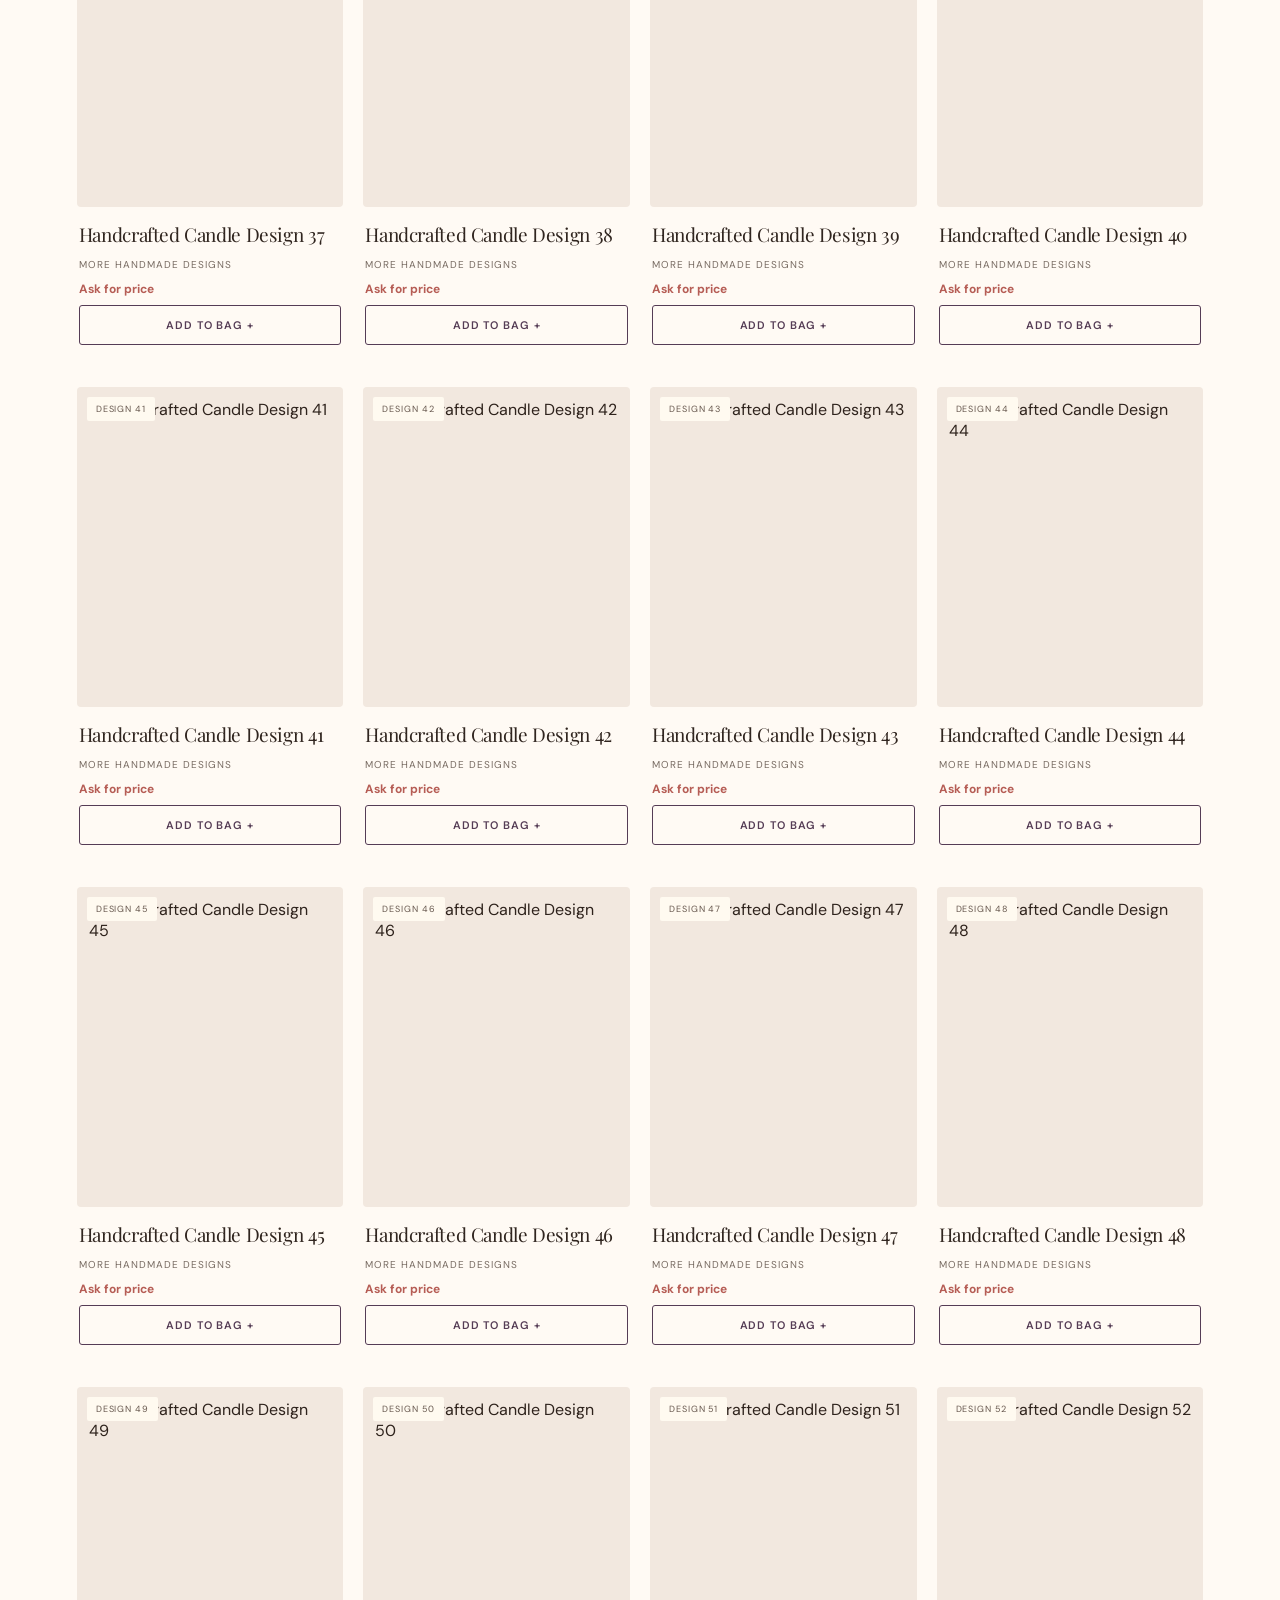
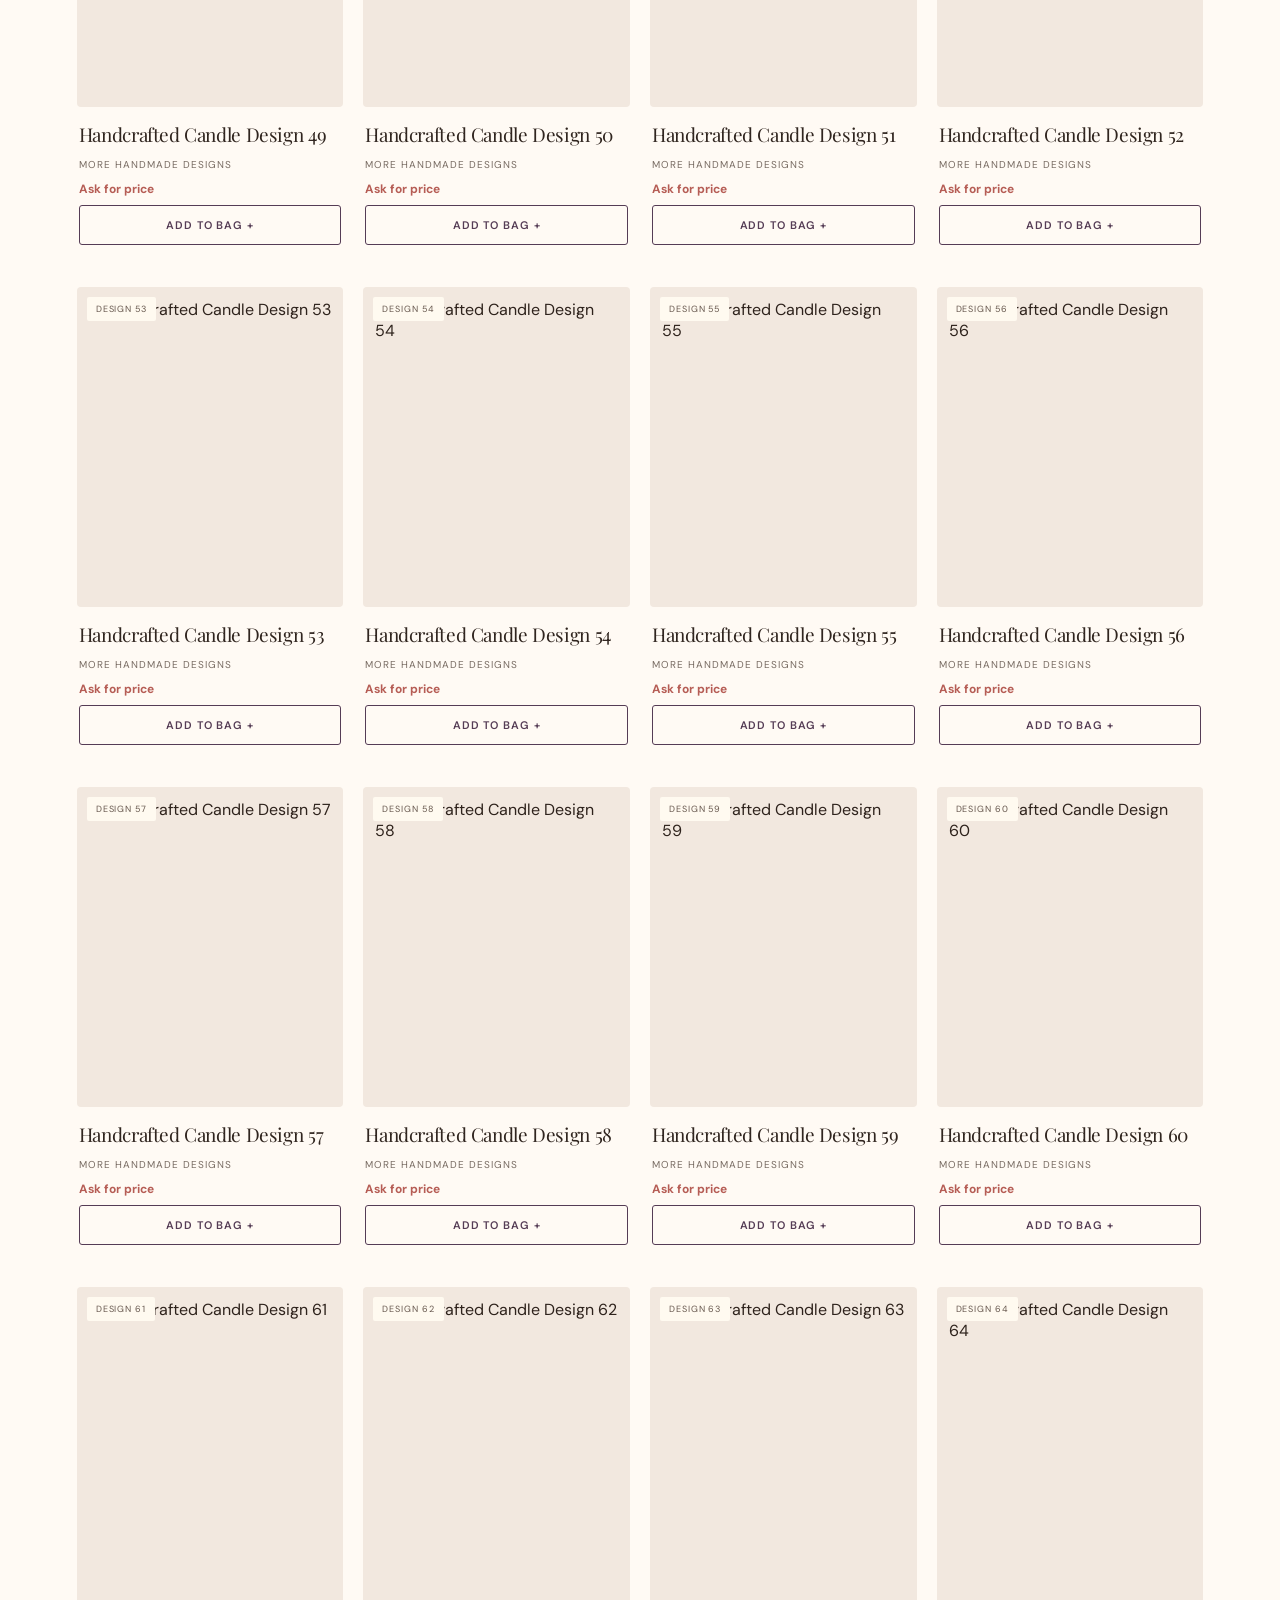
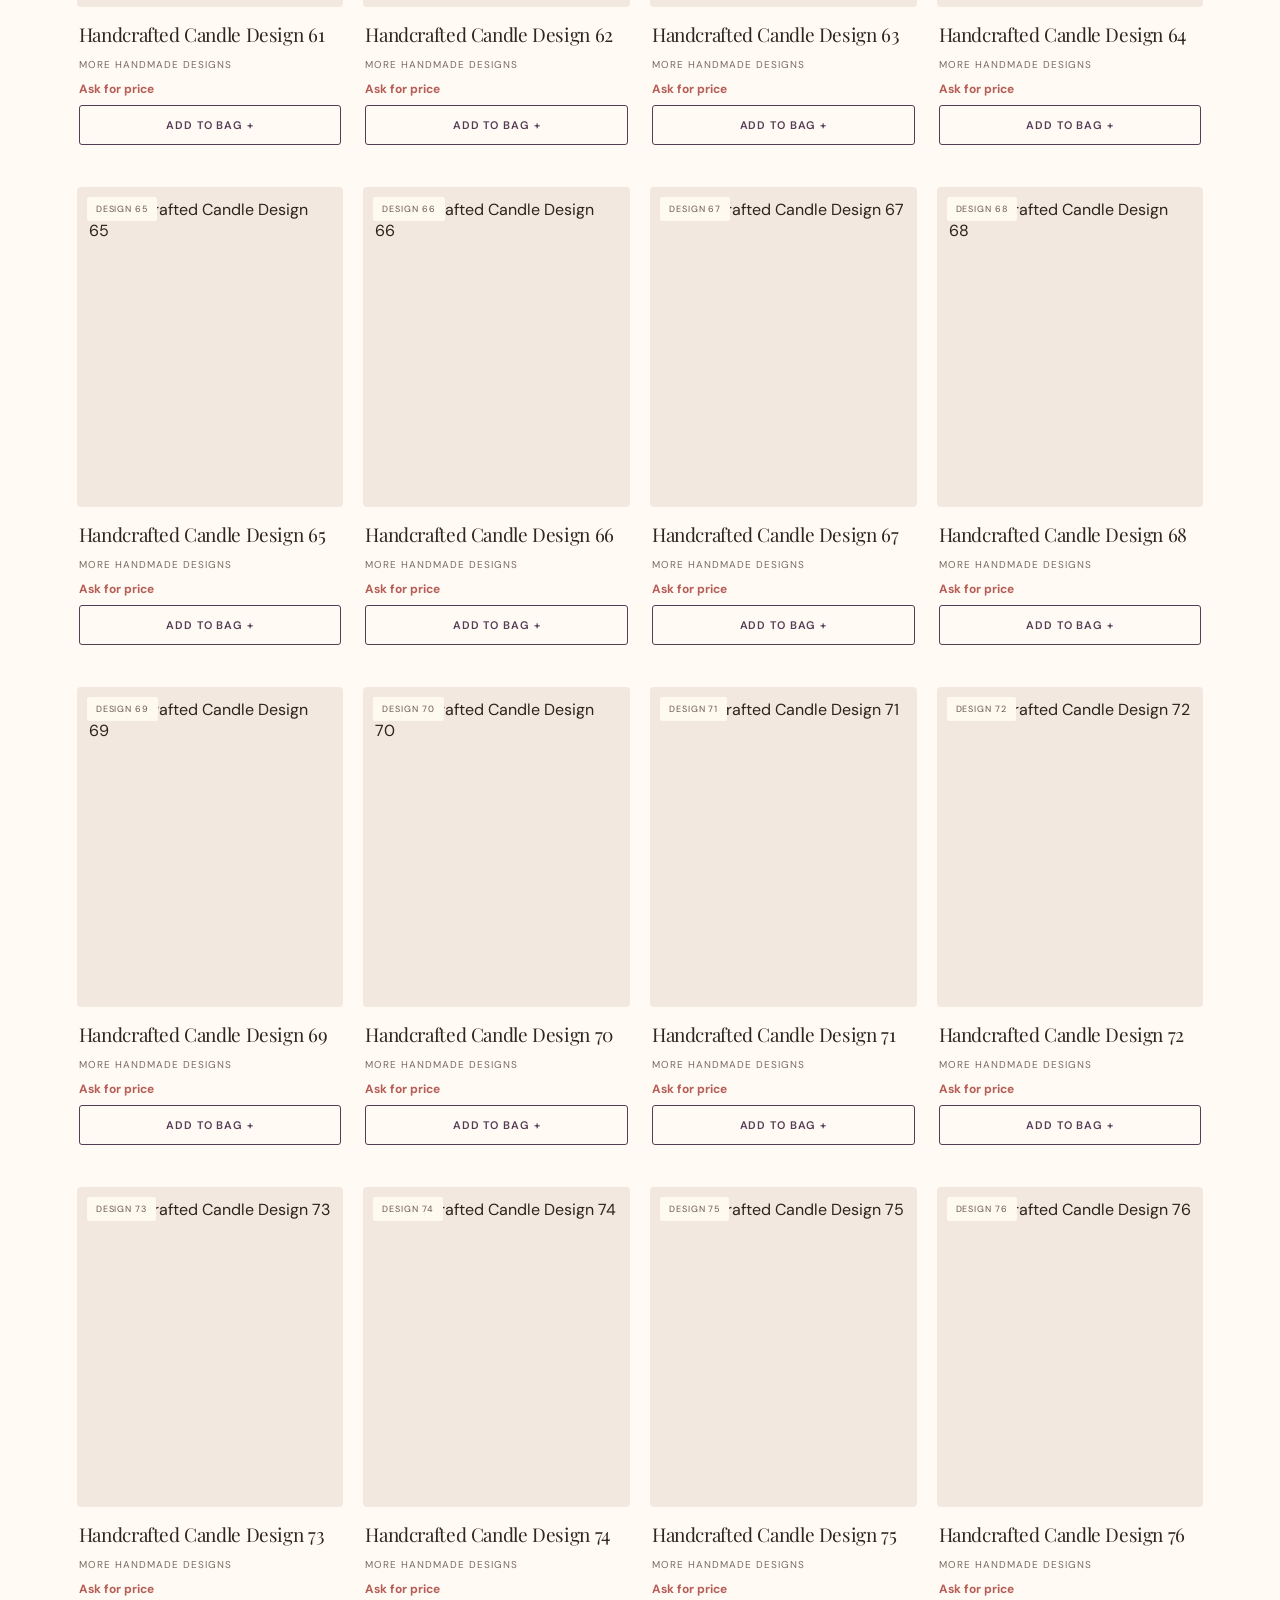
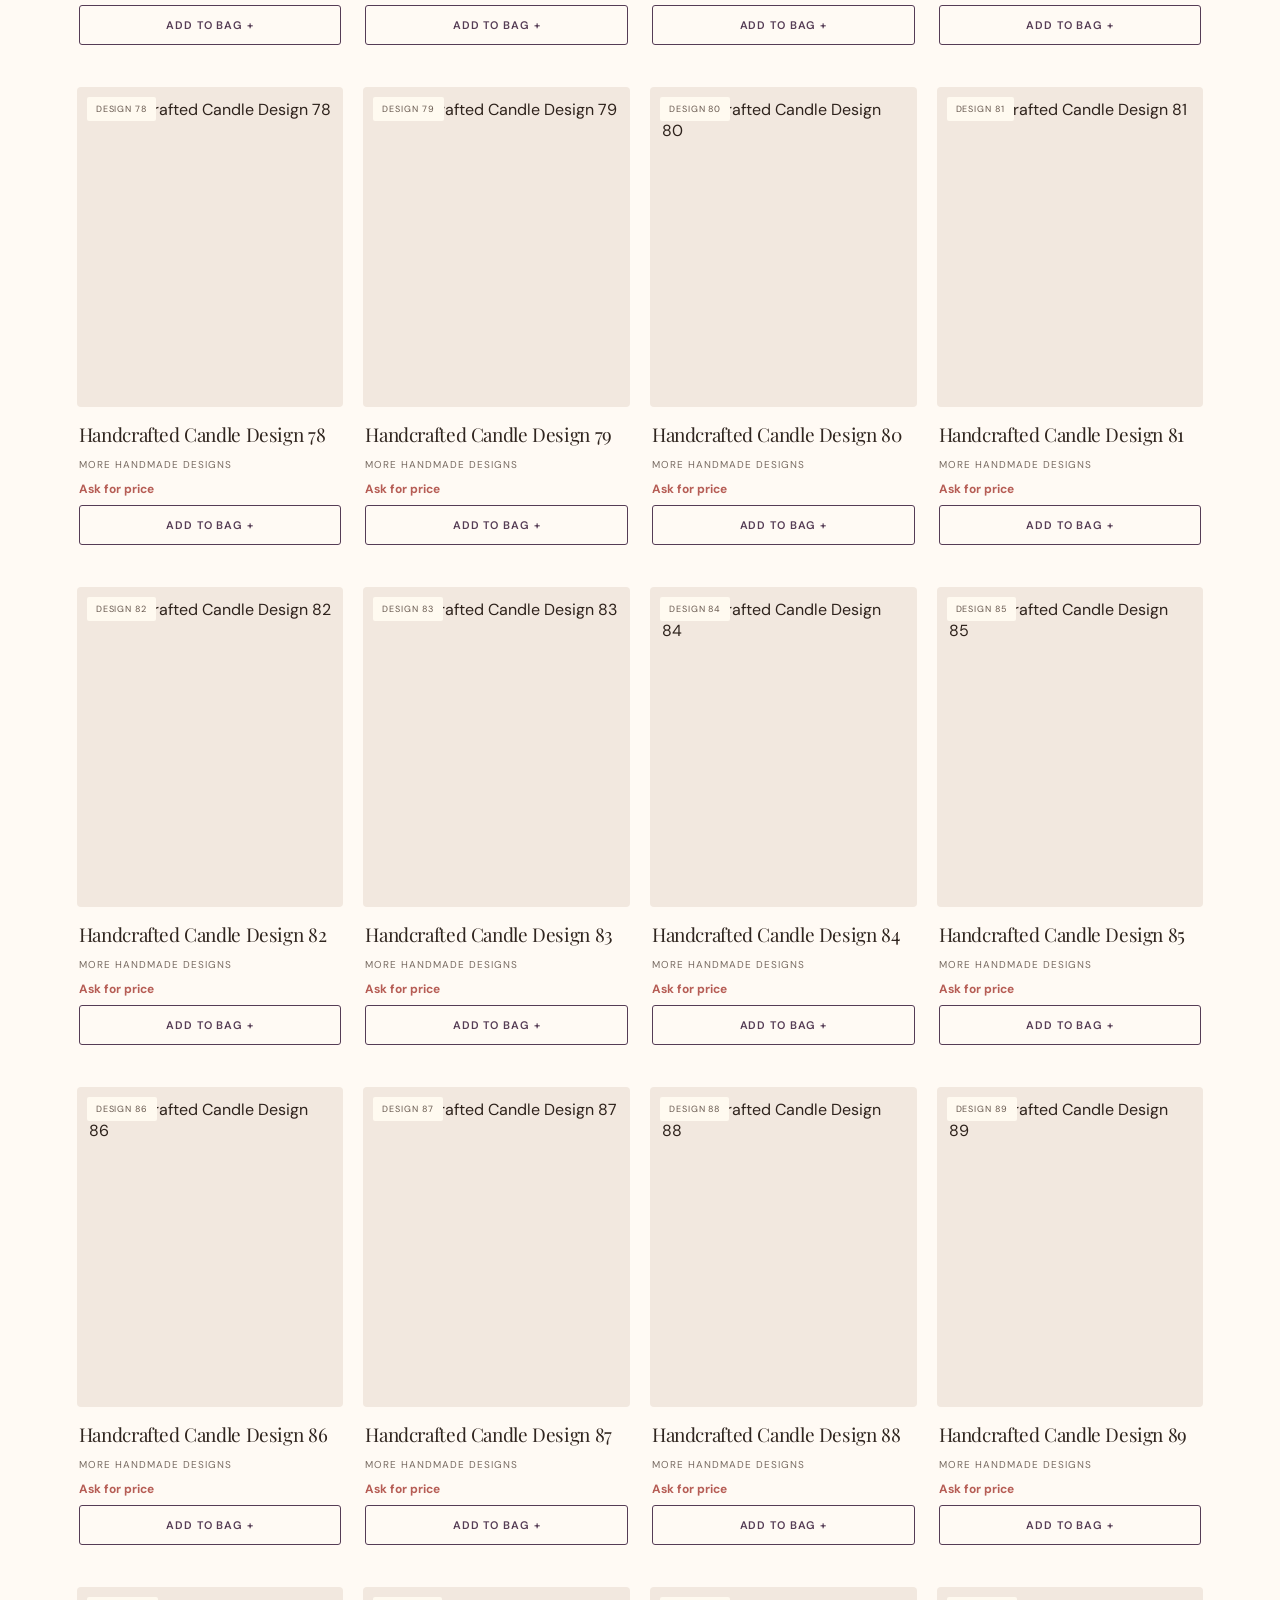
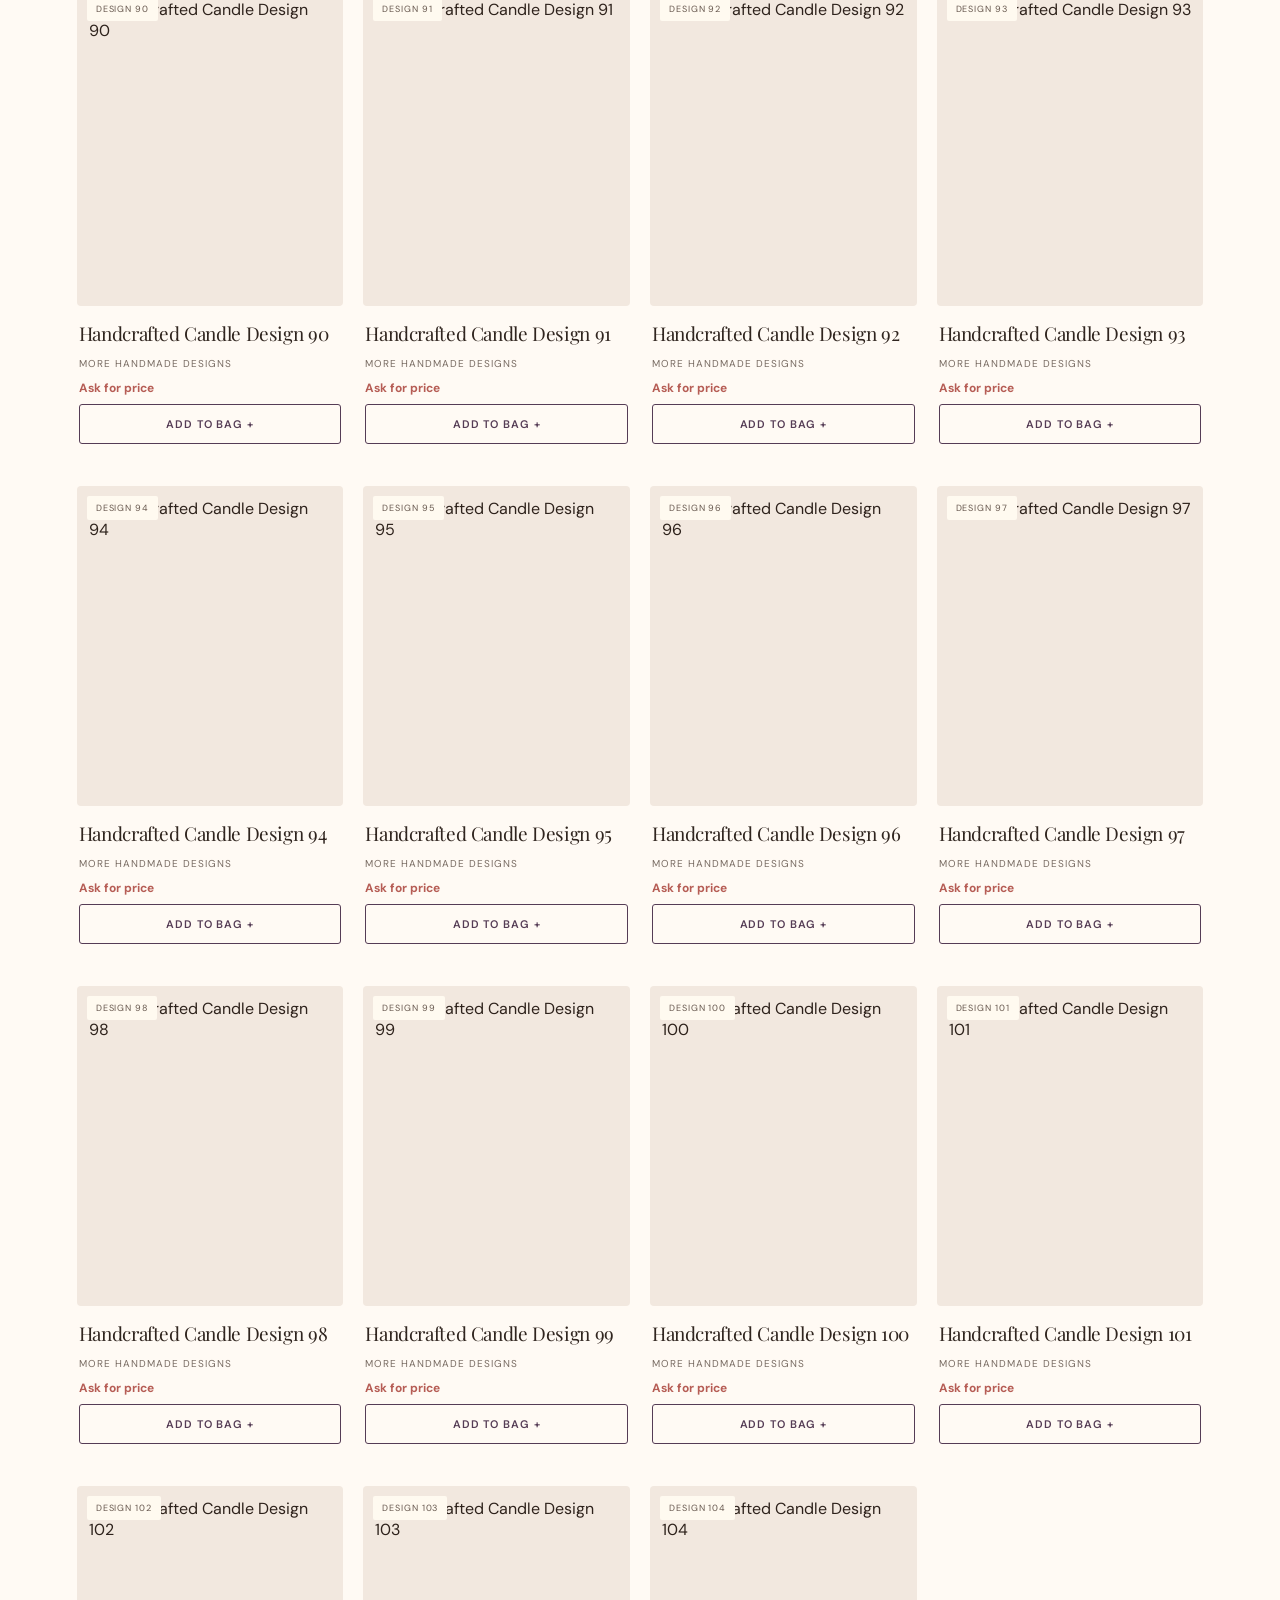
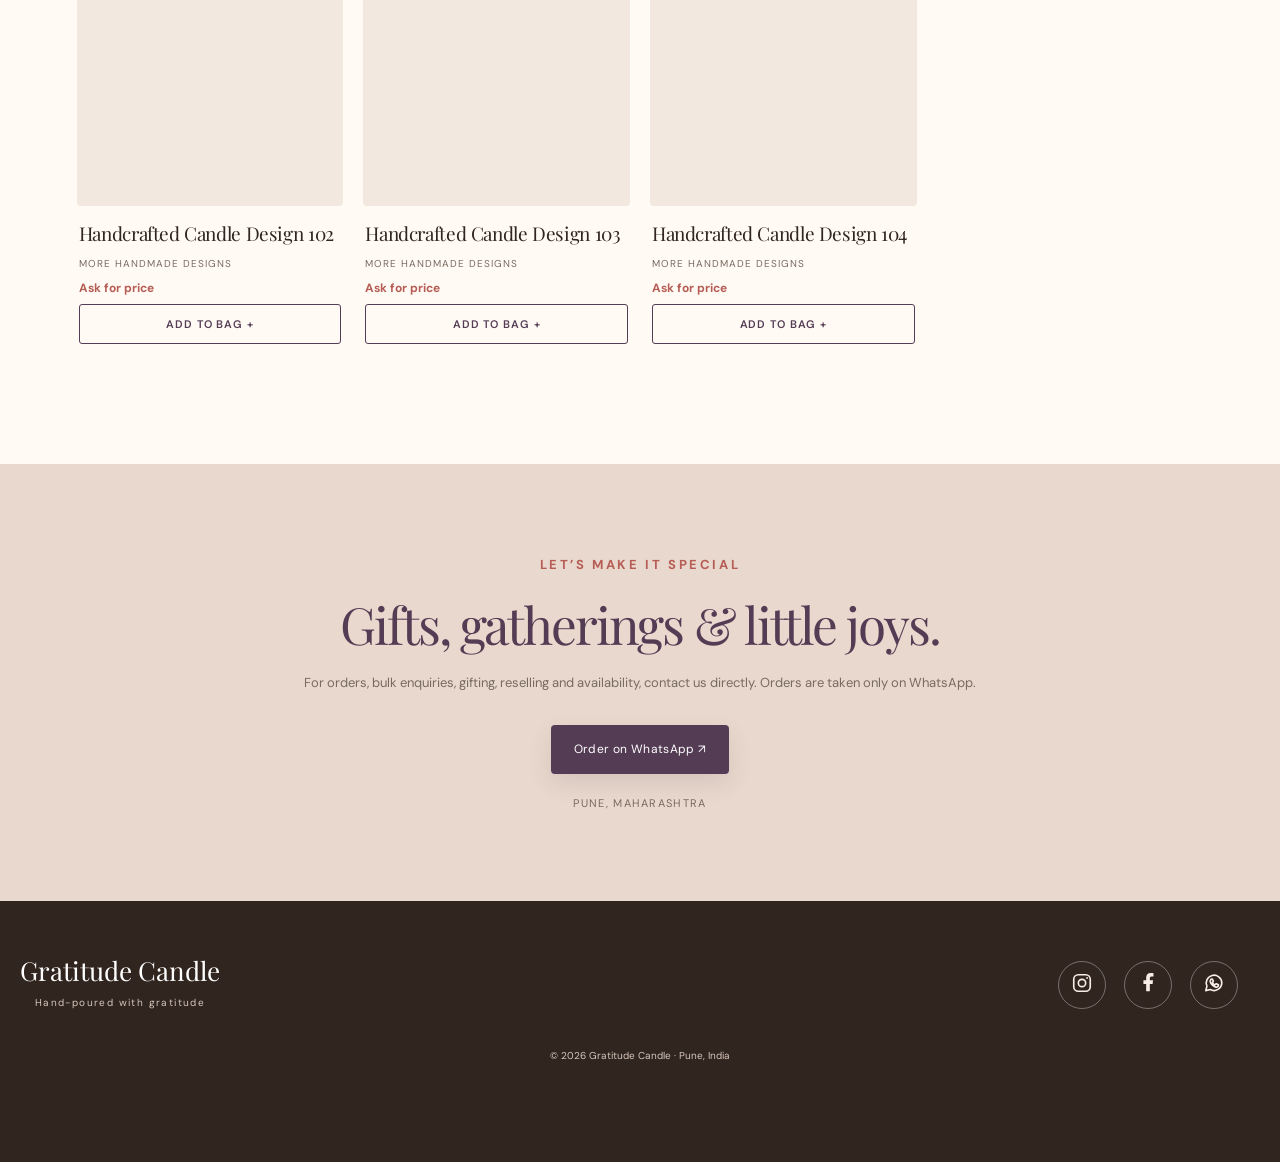
==== commit a449c473: "Use square Design 5 product image for social sharing" ====
--- a/index.html
+++ b/index.html
@@ -1 +1 @@
-<!doctype html><html lang="en"><head><meta charset="utf-8"><meta name="viewport" content="width=device-width,initial-scale=1,viewport-fit=cover"><meta name="theme-color" content="#f8f4ef"><meta name="description" content="Discover hand-poured soy candles, soothing fragrances and thoughtful home decor from Gratitude Candle, Pune. Shop gifts and handmade creations."><meta property="og:type" content="website"><meta property="og:site_name" content="Gratitude Candle"><meta property="og:title" content="Gratitude Candle | Handmade with care"><meta property="og:description" content="Hand-poured soy candles, soothing fragrances and thoughtful gifts, made with gratitude in Pune."><meta property="og:url" content="https://gratitudecandles.in/"><meta property="og:image" content="https://raw.githubusercontent.com/sjaiswal210-beep/gratitude-candles/main/DA54A8F6-5C69-408F-9A90-AF2CB15F319D.png"><meta property="og:image:alt" content="Gratitude Candle logo"><meta name="twitter:card" content="summary"><meta name="twitter:title" content="Gratitude Candle | Handmade with care"><meta name="twitter:description" content="Hand-poured soy candles and thoughtful gifts from Pune."><meta name="twitter:image" content="https://raw.githubusercontent.com/sjaiswal210-beep/gratitude-candles/main/DA54A8F6-5C69-408F-9A90-AF2CB15F319D.png"><link rel="icon" type="image/png" href="https://raw.githubusercontent.com/sjaiswal210-beep/gratitude-candles/main/DA54A8F6-5C69-408F-9A90-AF2CB15F319D.png"><link rel="apple-touch-icon" href="https://raw.githubusercontent.com/sjaiswal210-beep/gratitude-candles/main/DA54A8F6-5C69-408F-9A90-AF2CB15F319D.png"><title>Gratitude Candle | Handmade with care</title><link rel="preconnect" href="https://fonts.googleapis.com"><link rel="preconnect" href="https://fonts.gstatic.com" crossorigin><link href="https://fonts.googleapis.com/css2?family=DM+Sans:wght@400;500;600;700&family=Playfair+Display:ital,wght@0,500;0,600;0,700;1,500;1,600&display=swap" rel="stylesheet"><link rel="stylesheet" href="styles.css"></head><body><div class="topline">HAND-POURED SOY CANDLES · SOOTHING FRAGRANCES · MADE WITH GRATITUDE</div><header><a class="brand" href="#"><img src="https://raw.githubusercontent.com/sjaiswal210-beep/gratitude-candles/main/DA54A8F6-5C69-408F-9A90-AF2CB15F319D.png" alt="Gratitude Candle logo"><span>Gratitude Candle<small>SOY CANDLES · HOME DECOR · GIFTING</small></span></a><a class="header-cart" href="cart.html" aria-label="Shopping bag"><svg viewBox="0 0 24 24" aria-hidden="true"><path d="M5 8h14l-1 13H6L5 8Z"/><path d="M9 9V6a3 3 0 0 1 6 0v3"/></svg><b id="headerCartCount">0</b></a></header><main><section class="hero"><div><p class="eyebrow">MADE WITH CARE IN PUNE</p><h1>Bring home<br><em>a little calm.</em></h1><p>Discover hand-poured soy candles and thoughtful home-decor pieces, made to add warmth, soothing fragrance and a special touch to everyday moments.</p><a class="cta" href="#catalogue">Explore the catalogue ↓</a></div><div class="heroimg"><img src="https://raw.githubusercontent.com/sjaiswal210-beep/gratitude-candles/main/67638a94-dc96-4616-b708-cfb670968ef3.jpeg" alt="Gratitude Candle design 46 — colorful flower candles" fetchpriority="high"></div></section><section class="story"><div class="storycopy"><p class="eyebrow">THE GRATITUDE STORY</p><h2>Small details. <em>Meaningful moments.</em></h2><p>Gratitude Candle is a home-decor and gifting brand by Kirti Merchant, based in Pune. The collection features hand-poured soy candles with soothing fragrances, along with thoughtful decorative pieces made to bring warmth to everyday spaces.</p><p>Explore ideas for your home, thoughtful gifts, bulk orders or reselling. Message us directly to check current availability and pricing.</p></div></section><section id="catalogue" class="catalogue"><div class="heading"><div><p class="eyebrow">THE COLLECTION</p><h2>Find your <em>favourite.</em></h2></div><p>Browse the collection, open a design for a closer look, and message us on WhatsApp for availability and current pricing.</p></div><div class="tools"><input id="search" type="search" placeholder="Search the collection…" aria-label="Search collection"><div id="filters" class="filters"></div></div><div id="grid" class="grid"></div></section><section class="note"><p class="eyebrow">LET’S MAKE IT SPECIAL</p><h2>Gifts, gatherings & little joys.</h2><p>For orders, bulk enquiries, gifting, reselling and availability, contact us directly. Orders are taken only on WhatsApp.</p><a class="cta" href="https://wa.me/919833677693" target="_blank" rel="noopener">Order on WhatsApp ↗</a><p class="location-note">Pune, Maharashtra</p></section></main><footer><div class="footerbrand">Gratitude Candle <span>Hand-poured with gratitude</span></div><div class="social-links icon-social"><a href="https://www.instagram.com/gratitudecandles51/" target="_blank" rel="noopener" aria-label="Instagram"><svg viewBox="0 0 24 24" aria-hidden="true"><rect x="3" y="3" width="18" height="18" rx="5"/><circle cx="12" cy="12" r="4"/><circle cx="17.5" cy="6.5" r="1" class="solid"/></svg></a><a href="https://www.facebook.com/share/1Kd3A8fzoM/?mibextid=wwXIfr" target="_blank" rel="noopener" aria-label="Facebook"><svg viewBox="0 0 24 24" aria-hidden="true"><path d="M14 21v-8h3l.5-4H14V7c0-1.2.4-2 2-2h2V1.4C17.2 1.2 16.1 1 14.8 1 11.8 1 10 2.8 10 6v3H7v4h3v8z"/></svg></a><a href="https://wa.me/919833677693" target="_blank" rel="noopener" aria-label="WhatsApp"><svg viewBox="0 0 24 24" aria-hidden="true"><path d="M20.5 11.7a8.5 8.5 0 0 1-12.6 7.4L3 20.3l1.3-4.7a8.5 8.5 0 1 1 16.2-3.9Z"/><path d="M8.5 8.2c.3-.6.6-.6.9-.6h.5c.2 0 .4.1.5.4l.8 1.8c.1.2.1.4-.1.6l-.6.7c-.2.2-.2.4 0 .7.5.9 1.2 1.6 2.1 2.1.3.2.5.2.7 0l.8-.9c.2-.2.4-.2.6-.1l1.8.9c.3.1.4.3.4.5 0 .3-.2 1.2-.8 1.7-.6.5-1.3.7-2 .5-1.1-.2-2.4-.9-3.8-2.2-1.1-1-2-2.3-2.3-3.4-.3-.9-.1-1.7.5-2.7Z"/></svg></a></div><small>© <span id="year"></span> Gratitude Candle · Pune, India</small></footer><nav class="mobile-nav"><a href="index.html"><span><svg viewBox="0 0 24 24" aria-hidden="true"><path d="m3 10 9-7 9 7v10a1 1 0 0 1-1 1h-5v-7H9v7H4a1 1 0 0 1-1-1Z"/></svg></span>Home</a><a href="#catalogue"><span><svg viewBox="0 0 24 24" aria-hidden="true"><path d="m12 2 2.2 7.8L22 12l-7.8 2.2L12 22l-2.2-7.8L2 12l7.8-2.2Z"/></svg></span>Shop</a><a href="cart.html"><span><svg viewBox="0 0 24 24" aria-hidden="true"><path d="M5 8h14l-1 13H6L5 8Z"/><path d="M9 9V6a3 3 0 0 1 6 0v3"/></svg></span>Cart <b id="navCartCount" hidden>0</b></a><a href="https://www.instagram.com/gratitudecandles51/" target="_blank"><span>◎</span>Instagram</a></nav><a class="floating-wa" href="https://wa.me/919833677693" target="_blank" rel="noopener" aria-label="Chat with Gratitude Candle on WhatsApp"><svg class="wa-svg" viewBox="0 0 32 32" aria-hidden="true"><path fill="currentColor" d="M16 3.2A12.7 12.7 0 0 0 5.1 22.4L3.4 28.7l6.5-1.7A12.8 12.8 0 1 0 16 3.2Zm0 23.2c-2 0-4-.5-5.7-1.6l-.4-.2-3.8 1 1-3.7-.3-.4A10.3 10.3 0 1 1 16 26.4Zm5.7-7.7c-.3-.2-1.8-.9-2.1-1s-.5-.2-.7.2-.8 1-.9 1.2-.3.2-.6.1a8.5 8.5 0 0 1-2.5-1.5 9.4 9.4 0 0 1-1.7-2.1c-.2-.3 0-.5.1-.6l.5-.6.3-.5c.1-.2 0-.4 0-.6l-1-2.3c-.2-.6-.5-.5-.7-.5h-.6c-.2 0-.6.1-.9.4s-1.2 1.2-1.2 2.8 1.2 3.2 1.4 3.4a12.7 12.7 0 0 0 4.8 4.2c.7.3 1.3.5 1.7.6.7.2 1.4.2 1.9.1.6-.1 1.8-.8 2-1.5.3-.7.3-1.3.2-1.5s-.2-.3-.5-.4Z"/></svg></a><div id="modal" class="modal" aria-hidden="true"><button class="close" aria-label="Close details">×</button><div class="modalbox"><div class="detail-photo-wrap"><button id="prev" class="arrow prev" aria-label="Previous image">‹</button><img id="detailImage" alt=""><span id="detailDesignBadge" class="detail-design-badge"></span><button id="next" class="arrow next" aria-label="Next image">›</button></div><div class="detail"><p class="eyebrow" id="detailCategory"></p><h2 id="detailName"></h2><p class="price" id="detailPrice"></p><button id="detailAdd" class="detail-add" type="button">Add to bag +</button><button id="fullsize" class="secondary">View full-size photo ↗</button></div></div></div><div id="lightbox" class="lightbox" aria-hidden="true"><button class="close" aria-label="Close full-size photo">×</button><img id="fullImage" alt=""></div><script src="script.js"></script></body></html>+<!doctype html><html lang="en"><head><meta charset="utf-8"><meta name="viewport" content="width=device-width,initial-scale=1,viewport-fit=cover"><meta name="theme-color" content="#f8f4ef"><meta name="description" content="Discover hand-poured soy candles, soothing fragrances and thoughtful home decor from Gratitude Candle, Pune. Shop gifts and handmade creations."><meta property="og:type" content="website"><meta property="og:site_name" content="Gratitude Candle"><meta property="og:title" content="Gratitude Candle | Handmade with care"><meta property="og:description" content="Hand-poured soy candles, soothing fragrances and thoughtful gifts, made with gratitude in Pune."><meta property="og:url" content="https://gratitudecandles.in/"><meta property="og:image" content="https://images.weserv.nl/?url=https%3A%2F%2Fraw.githubusercontent.com%2Fsjaiswal210-beep%2Fgratitude-candles%2Fmain%2F0b81a3da-b348-427e-a6c8-00e37cd4dd6e.jpeg&w=1200&h=1200&fit=cover&output=jpg"><meta property="og:image:width" content="1200"><meta property="og:image:height" content="1200"><meta property="og:image:alt" content="Round Candle Holders — Design 5"><meta name="twitter:card" content="summary_large_image"><meta name="twitter:title" content="Gratitude Candle | Handmade with care"><meta name="twitter:description" content="Hand-poured soy candles and thoughtful gifts from Pune."><meta name="twitter:image" content="https://images.weserv.nl/?url=https%3A%2F%2Fraw.githubusercontent.com%2Fsjaiswal210-beep%2Fgratitude-candles%2Fmain%2F0b81a3da-b348-427e-a6c8-00e37cd4dd6e.jpeg&w=1200&h=1200&fit=cover&output=jpg"><link rel="icon" type="image/png" href="https://images.weserv.nl/?url=https%3A%2F%2Fraw.githubusercontent.com%2Fsjaiswal210-beep%2Fgratitude-candles%2Fmain%2F0b81a3da-b348-427e-a6c8-00e37cd4dd6e.jpeg&w=1200&h=1200&fit=cover&output=jpg"><link rel="apple-touch-icon" href="https://images.weserv.nl/?url=https%3A%2F%2Fraw.githubusercontent.com%2Fsjaiswal210-beep%2Fgratitude-candles%2Fmain%2F0b81a3da-b348-427e-a6c8-00e37cd4dd6e.jpeg&w=1200&h=1200&fit=cover&output=jpg"><title>Gratitude Candle | Handmade with care</title><link rel="preconnect" href="https://fonts.googleapis.com"><link rel="preconnect" href="https://fonts.gstatic.com" crossorigin><link href="https://fonts.googleapis.com/css2?family=DM+Sans:wght@400;500;600;700&family=Playfair+Display:ital,wght@0,500;0,600;0,700;1,500;1,600&display=swap" rel="stylesheet"><link rel="stylesheet" href="styles.css"></head><body><div class="topline">HAND-POURED SOY CANDLES · SOOTHING FRAGRANCES · MADE WITH GRATITUDE</div><header><a class="brand" href="#"><img src="https://images.weserv.nl/?url=https%3A%2F%2Fraw.githubusercontent.com%2Fsjaiswal210-beep%2Fgratitude-candles%2Fmain%2F0b81a3da-b348-427e-a6c8-00e37cd4dd6e.jpeg&w=1200&h=1200&fit=cover&output=jpg" alt="Gratitude Candle logo"><span>Gratitude Candle<small>SOY CANDLES · HOME DECOR · GIFTING</small></span></a><a class="header-cart" href="cart.html" aria-label="Shopping bag"><svg viewBox="0 0 24 24" aria-hidden="true"><path d="M5 8h14l-1 13H6L5 8Z"/><path d="M9 9V6a3 3 0 0 1 6 0v3"/></svg><b id="headerCartCount">0</b></a></header><main><section class="hero"><div><p class="eyebrow">MADE WITH CARE IN PUNE</p><h1>Bring home<br><em>a little calm.</em></h1><p>Discover hand-poured soy candles and thoughtful home-decor pieces, made to add warmth, soothing fragrance and a special touch to everyday moments.</p><a class="cta" href="#catalogue">Explore the catalogue ↓</a></div><div class="heroimg"><img src="https://raw.githubusercontent.com/sjaiswal210-beep/gratitude-candles/main/67638a94-dc96-4616-b708-cfb670968ef3.jpeg" alt="Gratitude Candle design 46 — colorful flower candles" fetchpriority="high"></div></section><section class="story"><div class="storycopy"><p class="eyebrow">THE GRATITUDE STORY</p><h2>Small details. <em>Meaningful moments.</em></h2><p>Gratitude Candle is a home-decor and gifting brand by Kirti Merchant, based in Pune. The collection features hand-poured soy candles with soothing fragrances, along with thoughtful decorative pieces made to bring warmth to everyday spaces.</p><p>Explore ideas for your home, thoughtful gifts, bulk orders or reselling. Message us directly to check current availability and pricing.</p></div></section><section id="catalogue" class="catalogue"><div class="heading"><div><p class="eyebrow">THE COLLECTION</p><h2>Find your <em>favourite.</em></h2></div><p>Browse the collection, open a design for a closer look, and message us on WhatsApp for availability and current pricing.</p></div><div class="tools"><input id="search" type="search" placeholder="Search the collection…" aria-label="Search collection"><div id="filters" class="filters"></div></div><div id="grid" class="grid"></div></section><section class="note"><p class="eyebrow">LET’S MAKE IT SPECIAL</p><h2>Gifts, gatherings & little joys.</h2><p>For orders, bulk enquiries, gifting, reselling and availability, contact us directly. Orders are taken only on WhatsApp.</p><a class="cta" href="https://wa.me/919833677693" target="_blank" rel="noopener">Order on WhatsApp ↗</a><p class="location-note">Pune, Maharashtra</p></section></main><footer><div class="footerbrand">Gratitude Candle <span>Hand-poured with gratitude</span></div><div class="social-links icon-social"><a href="https://www.instagram.com/gratitudecandles51/" target="_blank" rel="noopener" aria-label="Instagram"><svg viewBox="0 0 24 24" aria-hidden="true"><rect x="3" y="3" width="18" height="18" rx="5"/><circle cx="12" cy="12" r="4"/><circle cx="17.5" cy="6.5" r="1" class="solid"/></svg></a><a href="https://www.facebook.com/share/1Kd3A8fzoM/?mibextid=wwXIfr" target="_blank" rel="noopener" aria-label="Facebook"><svg viewBox="0 0 24 24" aria-hidden="true"><path d="M14 21v-8h3l.5-4H14V7c0-1.2.4-2 2-2h2V1.4C17.2 1.2 16.1 1 14.8 1 11.8 1 10 2.8 10 6v3H7v4h3v8z"/></svg></a><a href="https://wa.me/919833677693" target="_blank" rel="noopener" aria-label="WhatsApp"><svg viewBox="0 0 24 24" aria-hidden="true"><path d="M20.5 11.7a8.5 8.5 0 0 1-12.6 7.4L3 20.3l1.3-4.7a8.5 8.5 0 1 1 16.2-3.9Z"/><path d="M8.5 8.2c.3-.6.6-.6.9-.6h.5c.2 0 .4.1.5.4l.8 1.8c.1.2.1.4-.1.6l-.6.7c-.2.2-.2.4 0 .7.5.9 1.2 1.6 2.1 2.1.3.2.5.2.7 0l.8-.9c.2-.2.4-.2.6-.1l1.8.9c.3.1.4.3.4.5 0 .3-.2 1.2-.8 1.7-.6.5-1.3.7-2 .5-1.1-.2-2.4-.9-3.8-2.2-1.1-1-2-2.3-2.3-3.4-.3-.9-.1-1.7.5-2.7Z"/></svg></a></div><small>© <span id="year"></span> Gratitude Candle · Pune, India</small></footer><nav class="mobile-nav"><a href="index.html"><span><svg viewBox="0 0 24 24" aria-hidden="true"><path d="m3 10 9-7 9 7v10a1 1 0 0 1-1 1h-5v-7H9v7H4a1 1 0 0 1-1-1Z"/></svg></span>Home</a><a href="#catalogue"><span><svg viewBox="0 0 24 24" aria-hidden="true"><path d="m12 2 2.2 7.8L22 12l-7.8 2.2L12 22l-2.2-7.8L2 12l7.8-2.2Z"/></svg></span>Shop</a><a href="cart.html"><span><svg viewBox="0 0 24 24" aria-hidden="true"><path d="M5 8h14l-1 13H6L5 8Z"/><path d="M9 9V6a3 3 0 0 1 6 0v3"/></svg></span>Cart <b id="navCartCount" hidden>0</b></a><a href="https://www.instagram.com/gratitudecandles51/" target="_blank"><span>◎</span>Instagram</a></nav><a class="floating-wa" href="https://wa.me/919833677693" target="_blank" rel="noopener" aria-label="Chat with Gratitude Candle on WhatsApp"><svg class="wa-svg" viewBox="0 0 32 32" aria-hidden="true"><path fill="currentColor" d="M16 3.2A12.7 12.7 0 0 0 5.1 22.4L3.4 28.7l6.5-1.7A12.8 12.8 0 1 0 16 3.2Zm0 23.2c-2 0-4-.5-5.7-1.6l-.4-.2-3.8 1 1-3.7-.3-.4A10.3 10.3 0 1 1 16 26.4Zm5.7-7.7c-.3-.2-1.8-.9-2.1-1s-.5-.2-.7.2-.8 1-.9 1.2-.3.2-.6.1a8.5 8.5 0 0 1-2.5-1.5 9.4 9.4 0 0 1-1.7-2.1c-.2-.3 0-.5.1-.6l.5-.6.3-.5c.1-.2 0-.4 0-.6l-1-2.3c-.2-.6-.5-.5-.7-.5h-.6c-.2 0-.6.1-.9.4s-1.2 1.2-1.2 2.8 1.2 3.2 1.4 3.4a12.7 12.7 0 0 0 4.8 4.2c.7.3 1.3.5 1.7.6.7.2 1.4.2 1.9.1.6-.1 1.8-.8 2-1.5.3-.7.3-1.3.2-1.5s-.2-.3-.5-.4Z"/></svg></a><div id="modal" class="modal" aria-hidden="true"><button class="close" aria-label="Close details">×</button><div class="modalbox"><div class="detail-photo-wrap"><button id="prev" class="arrow prev" aria-label="Previous image">‹</button><img id="detailImage" alt=""><span id="detailDesignBadge" class="detail-design-badge"></span><button id="next" class="arrow next" aria-label="Next image">›</button></div><div class="detail"><p class="eyebrow" id="detailCategory"></p><h2 id="detailName"></h2><p class="price" id="detailPrice"></p><button id="detailAdd" class="detail-add" type="button">Add to bag +</button><button id="fullsize" class="secondary">View full-size photo ↗</button></div></div></div><div id="lightbox" class="lightbox" aria-hidden="true"><button class="close" aria-label="Close full-size photo">×</button><img id="fullImage" alt=""></div><script src="script.js"></script></body></html>
--- a/styles.css
+++ b/styles.css
@@ -1,2 +1,285 @@
-*{box-sizing:border-box} :root{--paper:#f7f2eb;--ink:#292820;--muted:#777366;--clay:#b66f51;--line:#e7dfd3;--white:#fffdf9}html{scroll-behavior:smooth}body{margin:0;background:var(--paper);color:var(--ink);font-family:"DM Sans",sans-serif}a{color:inherit;text-decoration:none}button,input{font:inherit}.announcement{height:34px;background:#33372b;color:#f8f1e6;text-align:center;font-size:10px;letter-spacing:.13em;text-transform:uppercase;padding:10px}.announcement span{color:#d9b99e;margin-left:12px}.site-header{height:82px;padding:0 6.5%;display:flex;align-items:center;justify-content:space-between;border-bottom:1px solid var(--line);background:var(--paper);position:sticky;top:0;z-index:10}.brand{display:flex;align-items:center;gap:10px}.brand-mark{width:36px;height:36px;border-radius:50%;background:var(--clay);color:white;display:grid;place-items:center;font:700 25px "Playfair Display"}.brand b{display:block;font-size:12px;letter-spacing:.16em}.brand small{display:block;font-size:8px;letter-spacing:.17em;color:var(--muted);margin-top:4px}.site-header nav{display:flex;gap:34px;font-size:12px;color:#5c594e}.site-header nav a:hover,.text-link:hover{color:var(--clay)}.cart-button{border:1px solid #b9ae9e;background:transparent;border-radius:30px;padding:10px 17px;font-size:11px;cursor:pointer}.cart-button span{background:var(--clay);color:white;border-radius:50%;padding:3px 6px;margin-left:7px}.hero{min-height:590px;padding:60px 9% 70px;display:grid;grid-template-columns:1fr 1fr;align-items:center;gap:8%;overflow:hidden}.eyebrow{font-size:9px;letter-spacing:.19em;font-weight:700;color:var(--clay);margin:0 0 20px}.hero h1,.section-heading h2,.story h2,.closing-cta h2{font:500 clamp(46px,6vw,76px)/1.06 "Playfair Display",serif;letter-spacing:-.04em;margin:0}.hero h1 em,.section-heading h2 em,.story h2 em,.closing-cta h2 em{color:var(--clay);font-weight:500}.hero-desc{font-size:14px;line-height:1.9;color:var(--muted);max-width:410px;margin:26px 0 28px}.primary-btn{border:0;background:var(--ink);color:#fffaf2;padding:16px 21px;display:inline-flex;gap:28px;align-items:center;font-size:11px;letter-spacing:.04em;cursor:pointer;transition:.2s}.primary-btn:hover{background:var(--clay);transform:translateY(-2px)}.primary-btn span{font-size:16px}.hero-note{margin-top:54px;color:#8d877a;font-size:9px;letter-spacing:.08em}.sparkle{color:var(--clay);font-size:18px;vertical-align:middle;margin-right:8px}.hero-art{position:relative;max-width:470px;margin:auto}.hero-photo{height:450px;background:#e6ded2;padding:14px;transform:rotate(2deg);box-shadow:0 18px 50px #54452b18}.hero-photo img{width:100%;height:100%;object-fit:cover}.hero-stamp{position:absolute;left:-50px;bottom:54px;width:112px;height:112px;border-radius:50%;background:#d7b89d;color:#fffaf2;display:grid;place-content:center;text-align:center;font:12px/1.4 "Playfair Display";letter-spacing:.12em;transform:rotate(-12deg);box-shadow:0 6px 20px #0002}.hero-stamp span{font-size:20px}.hero-caption{display:flex;justify-content:space-between;margin-top:24px;font-size:8px;letter-spacing:.15em;color:#8d877a}.ticker{background:#e9dfd2;padding:17px 5%;display:flex;justify-content:space-around;align-items:center;gap:15px;flex-wrap:wrap;color:#6f6a5c;font-size:9px;letter-spacing:.18em}.ticker span:nth-of-type(2){color:var(--clay)}.section{padding:100px 8%}.section-heading{display:flex;justify-content:space-between;align-items:end;margin-bottom:44px}.section-heading h2,.story h2{font-size:clamp(38px,4.5vw,57px)}.section-intro{max-width:270px;color:var(--muted);font-size:12px;line-height:1.8;margin:0 0 4px}.shop-tools{display:flex;justify-content:space-between;align-items:center;gap:20px;margin-bottom:25px;flex-wrap:wrap}.filters{display:flex;gap:8px;flex-wrap:wrap}.filter{border:1px solid var(--line);background:transparent;padding:9px 13px;border-radius:30px;color:#777366;font-size:10px;cursor:pointer}.filter.active,.filter:hover{background:var(--ink);border-color:var(--ink);color:#fff}.filter span{opacity:.65;margin-left:5px}.search{border-bottom:1px solid #bdb3a4;padding:8px 2px;display:flex;gap:8px;align-items:center}.search span{font-size:20px;color:var(--clay)}.search input{border:0;outline:0;background:transparent;width:145px;font-size:11px}.product-grid{display:grid;grid-template-columns:repeat(4,1fr);gap:34px 18px}.product-card{min-width:0}.product-image{position:relative;aspect-ratio:4/5;background:#e9e1d6;overflow:hidden}.product-image img{width:100%;height:100%;object-fit:cover;transition:transform .6s cubic-bezier(.2,.7,.2,1)}.product-card:hover .product-image img{transform:scale(1.045)}.product-number{position:absolute;top:12px;left:12px;background:#f7f2ebdf;padding:6px 8px;font-size:8px;letter-spacing:.1em}.add-btn{position:absolute;right:12px;bottom:12px;border:0;background:#fffdf4;color:var(--ink);width:37px;height:37px;border-radius:50%;font-size:21px;cursor:pointer;box-shadow:0 3px 15px #0002;transition:.2s}.add-btn:hover{background:var(--clay);color:white}.product-info{display:flex;justify-content:space-between;gap:10px;align-items:start;padding:13px 1px}.product-info h3{font:500 15px "Playfair Display";margin:0 0 5px}.product-info small{color:#999181;font-size:9px;letter-spacing:.08em;text-transform:uppercase}.price{font-size:12px;font-weight:700;white-space:nowrap}.catalogue-note{text-align:center;color:#948d80;font-size:10px;margin-top:45px}.story{background:#eee6db;display:grid;grid-template-columns:1fr 1fr;align-items:center;gap:10%}.story-image{height:440px;max-width:470px;overflow:hidden}.story-image img{width:100%;height:100%;object-fit:cover}.story-copy p:not(.eyebrow){font-size:13px;line-height:2;color:var(--muted);max-width:430px;margin:25px 0}.text-link{font-size:11px;border-bottom:1px solid var(--clay);padding-bottom:7px}.text-link span{color:var(--clay);margin-left:18px}.values{display:grid;grid-template-columns:repeat(3,1fr);gap:55px}.value{border-top:1px solid #cfc4b5;padding-top:20px}.value>span{font:italic 18px "Playfair Display";color:var(--clay)}.value h3{font:500 21px "Playfair Display";margin:22px 0 10px}.value p{font-size:11px;line-height:1.9;color:var(--muted);max-width:250px}.closing-cta{background:#373b30;color:#f8f2e9;text-align:center;padding:90px 20px}.closing-cta .eyebrow{color:#d7b89d}.closing-cta h2{font-size:clamp(38px,5vw,60px);margin-bottom:28px}.closing-cta h2 em{color:#d7b89d}.primary-btn.light{background:#e8d6c3;color:#373b30}footer{padding:35px 8%;display:flex;align-items:center;justify-content:space-between;gap:20px;flex-wrap:wrap}footer p{font:italic 16px "Playfair Display";color:#81796d}footer>small{font-size:9px;color:#9b9386}.footer-brand .brand-mark{background:#373b30}.drawer-backdrop{position:fixed;inset:0;background:#17171377;z-index:20;opacity:0;visibility:hidden;transition:.25s}.cart-drawer{position:fixed;z-index:21;right:0;top:0;height:100%;width:min(430px,100%);background:var(--white);padding:30px;display:flex;flex-direction:column;transform:translateX(100%);transition:.3s}.cart-drawer.open{transform:translateX(0)}.drawer-backdrop.open{opacity:1;visibility:visible}.drawer-head{display:flex;justify-content:space-between;align-items:center;border-bottom:1px solid var(--line);padding-bottom:20px}.drawer-head .eyebrow{margin-bottom:8px}.drawer-head h2{font:500 28px "Playfair Display";margin:0}.drawer-head h2 span{font:11px "DM Sans";color:var(--muted)}.close-btn{border:0;background:transparent;font-size:30px;cursor:pointer}.cart-items{overflow:auto;flex:1;padding:15px 0}.empty-cart{text-align:center;color:#938b7e;font:italic 16px "Playfair Display";padding:60px 0}.cart-row{display:grid;grid-template-columns:64px 1fr auto;gap:12px;padding:12px 0;border-bottom:1px solid var(--line);align-items:center}.cart-row img{width:64px;height:72px;object-fit:cover}.cart-row h4{font:500 14px "Playfair Display";margin:0 0 6px}.cart-row small{font-size:10px;color:var(--muted)}.qty{display:flex;align-items:center;gap:8px;margin-top:8px}.qty button{border:1px solid var(--line);background:white;width:23px;height:23px;cursor:pointer}.cart-row .line-price{font-size:11px;font-weight:700}.drawer-bottom{border-top:1px solid var(--line);padding-top:18px}.subtotal{display:flex;justify-content:space-between;font-size:13px}.drawer-bottom p{font-size:10px;color:var(--muted);line-height:1.5}.checkout{width:100%;justify-content:space-between}.toast{position:fixed;bottom:24px;left:50%;transform:translate(-50%,20px);opacity:0;background:#373b30;color:white;padding:12px 18px;font-size:11px;z-index:40;transition:.25s;pointer-events:none}.toast.show{opacity:1;transform:translate(-50%,0)}.no-results{grid-column:1/-1;text-align:center;padding:50px;color:var(--muted);font:italic 18px "Playfair Display"}
-@media(max-width:900px){.hero{padding:55px 7%;gap:5%}.product-grid{grid-template-columns:repeat(3,1fr)}.section{padding:80px 6%}.site-header{padding:0 5%}}@media(max-width:650px){.announcement{font-size:8px}.site-header{height:70px}.site-header nav{display:none}.hero{grid-template-columns:1fr;padding:52px 7% 60px;gap:45px}.hero h1{font-size:55px}.hero-art{width:86%;margin-left:9%}.hero-photo{height:390px}.hero-stamp{left:-35px;width:92px;height:92px;font-size:10px}.section{padding:70px 6%}.section-heading{display:block}.section-intro{margin-top:17px}.product-grid{grid-template-columns:repeat(2,1fr);gap:25px 12px}.product-info h3{font-size:13px}.filters{overflow:auto;flex-wrap:nowrap;width:100%;padding-bottom:5px}.filter{white-space:nowrap}.shop-tools{gap:10px}.search{margin-left:auto}.story{grid-template-columns:1fr;gap:35px}.story-image{height:340px;width:100%}.values{grid-template-columns:1fr;gap:30px}.value{display:grid;grid-template-columns:35px 1fr;column-gap:10px}.value>span{grid-row:span 2}.value h3{margin:0 0 8px}.value p{margin:0}footer{justify-content:center;text-align:center;flex-direction:column}.closing-cta{padding:75px 18px}}+:root{--paper:#f8f4ef;--ink:#332d28;--muted:#81766e;--line:#e8dfd6;--rose:#b77b6c;--cream:#fffdf9}*{box-sizing:border-box}html{scroll-behavior:smooth}body{margin:0;background:var(--paper);color:var(--ink);font-family:"DM Sans",sans-serif}.topline{text-align:center;background:#433b35;color:#f9eee5;padding:9px;font-size:10px;letter-spacing:.18em}header{height:86px;padding:10px clamp(18px,5vw,72px);display:flex;align-items:center;justify-content:space-between;border-bottom:1px solid var(--line);background:#fbf8f4;position:sticky;top:0;z-index:5}.brand{display:flex;align-items:center;gap:12px;text-decoration:none;color:inherit;font-family:"Playfair Display",serif;font-size:21px}.brand img{width:60px;height:60px;object-fit:contain;border-radius:50%}.brand small{display:block;font:9px "DM Sans";letter-spacing:.16em;color:var(--muted);margin-top:4px}.wa{color:var(--ink);border:1px solid #cdbdb1;border-radius:30px;padding:11px 16px;text-decoration:none;font-size:12px}.hero{display:grid;grid-template-columns:1fr 1fr;gap:5vw;align-items:center;padding:clamp(40px,7vw,100px) clamp(20px,8vw,120px)}.eyebrow{font-size:10px;letter-spacing:.2em;color:var(--rose);font-weight:700}.hero h1{font:clamp(42px,6vw,78px)/1.05 "Playfair Display",serif;margin:18px 0}.hero h1 em,h2 em{color:var(--rose);font-weight:500}.hero p:not(.eyebrow){max-width:460px;color:var(--muted);line-height:1.8;font-size:14px}.heroimg{height:min(560px,68vw);min-height:300px;background:#eee4da;border-radius:48% 48% 12px 12px;overflow:hidden}.heroimg img{width:100%;height:100%;object-fit:contain;padding:14px}.cta{display:inline-block;background:#51443c;color:white;padding:14px 21px;border-radius:30px;text-decoration:none;font-size:12px;margin-top:18px;border:0;cursor:pointer}.catalogue{padding:45px clamp(16px,5vw,72px) 80px}.heading{display:flex;align-items:end;justify-content:space-between;gap:20px}.heading h2,.note h2{font:clamp(32px,4vw,52px) "Playfair Display",serif;margin:10px 0}.heading>p{max-width:260px;color:var(--muted);font-size:13px;line-height:1.6}.tools{display:flex;gap:16px;flex-direction:column;margin:28px 0}.tools input{width:100%;max-width:420px;border:1px solid var(--line);background:#fffdf9;padding:14px 16px;border-radius:12px;font:13px "DM Sans"}.filters{display:flex;gap:8px;overflow:auto;padding-bottom:4px}.filter{white-space:nowrap;border:1px solid var(--line);background:transparent;padding:9px 14px;border-radius:30px;font-size:11px;color:var(--muted)}.filter.active{background:#51443c;color:white;border-color:#51443c}.grid{display:grid;grid-template-columns:repeat(4,minmax(0,1fr));gap:24px 16px}.card{min-width:0;cursor:pointer}.photo{aspect-ratio:4/5;background:#eee7df;border-radius:12px;overflow:hidden;position:relative}.photo img{width:100%;height:100%;object-fit:contain;padding:8px;transition:transform .35s}.card:hover .photo img{transform:scale(1.04)}.tag{position:absolute;left:10px;top:10px;background:#fffdf0d9;border-radius:20px;padding:6px 9px;font-size:9px;color:#66574d}.info{padding:11px 2px}.info h3{font:17px "Playfair Display",serif;margin:0 0 5px}.info small{font-size:10px;color:var(--muted)}.price{font-size:12px;color:var(--rose);font-weight:700}.note{text-align:center;background:#eee5dc;padding:55px 20px}.note p{color:var(--muted);font-size:13px}footer{text-align:center;padding:22px;color:var(--muted);font-size:11px}.modal,.lightbox{display:none;position:fixed;inset:0;background:#211b18c9;z-index:20;padding:18px;align-items:center;justify-content:center}.modal.open,.lightbox.open{display:flex}.modalbox{position:relative;background:var(--paper);width:min(900px,100%);max-height:92vh;overflow:auto;border-radius:18px;display:grid;grid-template-columns:1.1fr .9fr}.modalbox>img{width:100%;height:100%;max-height:78vh;object-fit:contain;background:#eee7df;padding:18px}.detail{padding:clamp(22px,4vw,48px);align-self:center}.detail h2{font:clamp(27px,4vw,42px) "Playfair Display",serif;margin:10px 0}.detail p{font-size:13px;line-height:1.7;color:var(--muted)}.secondary{border:1px solid var(--line);background:transparent;border-radius:25px;padding:12px 16px;font-size:11px;margin:12px 8px 0 0}.close{position:absolute;right:22px;top:15px;border:0;background:#fff;color:#333;border-radius:50%;width:38px;height:38px;font-size:25px;z-index:3}.lightbox img{max-width:96vw;max-height:90vh;object-fit:contain}.arrow{position:absolute;top:45%;border:0;border-radius:50%;width:36px;height:36px;background:#fff;font-size:25px;z-index:2}.prev{left:12px}.next{left:calc(55% - 48px)}@media(max-width:800px){.hero{grid-template-columns:1fr;padding:42px 22px;gap:28px}.heroimg{height:360px;min-height:0;max-width:520px;width:100%;margin:auto}.heading{display:block}.heading>p{margin-top:10px}.grid{grid-template-columns:repeat(2,minmax(0,1fr));gap:18px 11px}.brand{font-size:18px}.brand img{width:50px;height:50px}.modalbox{display:block;width:min(520px,100%);max-height:92vh}.modalbox>img{height:42vh;max-height:42vh}.detail{padding:20px 22px 26px}.next{left:auto;right:12px}.arrow{top:20vh}}@media(max-width:380px){.brand{font-size:16px}.wa{padding:9px 11px}.grid{gap:14px 8px}.info h3{font-size:15px}}.wa{display:none!important}.floating-wa{position:fixed;right:22px;bottom:calc(22px + env(safe-area-inset-bottom));z-index:30;display:flex;align-items:center;gap:10px;padding:13px 19px;border-radius:999px;background:#218c55;color:#fff;text-decoration:none;font-size:13px;font-weight:700;box-shadow:0 8px 26px #0003;transition:transform .2s,box-shadow .2s}.floating-wa:hover{transform:translateY(-2px);box-shadow:0 12px 30px #0004}.wa-icon{display:grid;place-items:center;width:23px;height:23px;border:2px solid white;border-radius:50%;font-size:13px;line-height:1}@media(max-width:800px){.floating-wa{right:14px;bottom:calc(14px + env(safe-area-inset-bottom));padding:12px 16px}}@media(max-width:380px){.floating-wa{font-size:12px;padding:11px 14px}}
+.story{padding:68px clamp(20px,8vw,120px);background:#efe7df;display:grid;grid-template-columns:1.4fr 1fr;gap:5vw;align-items:center}
+.storycopy h2{font:clamp(30px,4vw,48px)/1.12 "Playfair Display",serif;margin:12px 0 18px}
+.storycopy h2 em{color:var(--rose);font-weight:500}
+.storycopy p:not(.eyebrow){max-width:680px;color:var(--muted);font-size:14px;line-height:1.9}
+.storyfacts{display:grid;gap:12px}
+.storyfacts div{background:#fbf8f4;border:1px solid var(--line);padding:18px 20px;border-radius:14px}
+.storyfacts strong,.storyfacts span{display:block}
+.storyfacts strong{font:20px "Playfair Display",serif}
+.storyfacts span{font-size:12px;color:var(--muted);margin-top:4px}
+.location-note{font-size:11px!important;letter-spacing:.12em;text-transform:uppercase;margin-top:20px!important}
+footer{background:#433b35;color:#f9eee5;padding:30px 20px;display:flex;align-items:center;justify-content:space-between;gap:18px;flex-wrap:wrap}
+.footerbrand{font:22px "Playfair Display",serif}.footerbrand span{display:block;font:10px "DM Sans",sans-serif;letter-spacing:.12em;color:#d8c8bd;margin-top:5px}
+.social-links{display:flex;gap:18px;flex-wrap:wrap}.social-links a{color:#fff;text-decoration:none;font-size:12px;border-bottom:1px solid #bda99b;padding-bottom:4px}
+footer>small{width:100%;color:#d8c8bd;font-size:10px}
+@media(max-width:800px){.story{grid-template-columns:1fr;padding:48px 22px;gap:25px}.social-links{gap:14px}footer{justify-content:center;text-align:center}}
+.header-cart{display:flex;align-items:center;gap:8px;color:var(--ink);text-decoration:none;border:1px solid var(--line);padding:10px 14px;border-radius:24px;font-size:12px}.header-cart b,.mobile-nav b{background:#51443c;color:#fff;border-radius:20px;padding:2px 7px;font-size:10px}.add-bag{width:100%;border:1px solid #51443c;background:transparent;color:#51443c;border-radius:24px;padding:10px;margin-top:8px;font:600 11px "DM Sans";cursor:pointer}.mobile-nav{display:none}@media(max-width:800px){body{padding-bottom:74px}.mobile-nav{display:flex;position:fixed;bottom:0;left:0;right:0;height:66px;padding:7px 8px calc(7px + env(safe-area-inset-bottom));background:#fffdf9;border-top:1px solid var(--line);z-index:25;justify-content:space-around;align-items:center}.mobile-nav a{display:flex;flex-direction:column;align-items:center;gap:2px;text-decoration:none;color:var(--muted);font-size:9px;min-width:55px}.mobile-nav a span{font-size:20px;line-height:1.1}.floating-wa{bottom:calc(78px + env(safe-area-inset-bottom))}.header-cart{font-size:0;padding:10px}.header-cart b{font-size:11px}}.shop-page{max-width:1050px;margin:0 auto;padding:52px clamp(18px,5vw,60px) 100px}.page-title{font:clamp(38px,6vw,62px) "Playfair Display",serif;margin:8px 0 30px}.page-title em{color:var(--rose);font-weight:500}.cart-row{display:grid;grid-template-columns:112px 1fr auto;gap:18px;padding:18px 0;border-bottom:1px solid var(--line);align-items:center}.cart-row img{width:112px;height:120px;object-fit:contain;background:#eee7df;border-radius:12px}.cart-product small{font-size:9px;letter-spacing:.12em;color:var(--muted)}.cart-product h3{font:20px "Playfair Display",serif;margin:6px 0}.cart-product p{font-size:13px;color:var(--rose);font-weight:700}.qty{display:flex;align-items:center;gap:14px}.qty button{width:30px;height:30px;border:1px solid var(--line);background:#fff;border-radius:50%;font-size:18px}.remove{border:0;background:none;color:#9c6258;text-decoration:underline;font-size:11px}.cart-summary,.checkout-summary{background:#fffdf9;border:1px solid var(--line);border-radius:16px;padding:22px;margin-top:25px}.summary-line{display:flex;justify-content:space-between;padding:12px 0;border-bottom:1px solid var(--line)}.cart-summary p,.payment-note,.checkout-summary small{font-size:11px;color:var(--muted);line-height:1.6}.pay-button{display:block;width:100%;background:#51443c;color:#fff;text-align:center;text-decoration:none;border:0;border-radius:28px;padding:15px 20px;font:600 13px "DM Sans";margin-top:18px;cursor:pointer}.continue-link{display:block;text-align:center;color:var(--ink);font-size:12px;margin-top:16px}.empty-cart{text-align:center;padding:55px 15px}.checkout-layout{display:grid;grid-template-columns:1.4fr .8fr;gap:26px;align-items:start}.checkout-form{display:grid;gap:15px}.checkout-form label{display:grid;gap:7px;font-size:12px;font-weight:600}.checkout-form input,.checkout-form textarea{width:100%;border:1px solid var(--line);background:#fffdf9;border-radius:10px;padding:13px;font:13px "DM Sans";color:var(--ink)}.two-fields{display:grid;grid-template-columns:1fr 1fr;gap:14px}.checkout-summary{margin:0}.checkout-summary h3{font:23px "Playfair Display",serif}.checkout-summary p{display:flex;justify-content:space-between;gap:12px;font-size:12px;color:var(--muted);border-bottom:1px solid var(--line);padding:10px 0}.checkout-summary p strong{color:var(--ink);white-space:nowrap}@media(max-width:800px){.shop-page{padding:34px 17px 35px}.cart-row{grid-template-columns:86px 1fr;gap:12px}.cart-row img{width:86px;height:100px}.cart-row .remove{grid-column:2;justify-self:start}.checkout-layout{grid-template-columns:1fr}.checkout-summary{order:-1}}
+/* Gratitude Candle — art-directed storefront refresh */
+:root{--paper:#fffaf4;--ink:#30251f;--muted:#786b62;--line:#eadfd3;--rose:#b65d55;--cream:#fffdf9;--plum:#553c55;--coral:#e78d72;--sage:#71866d;--sun:#efc56d}
+body{background:#fffaf4;color:var(--ink);font-family:"DM Sans",sans-serif}
+.topline{background:#553c55;color:#fff4e8;letter-spacing:.22em;padding:10px 12px;font-size:9px}
+header{height:82px;background:rgba(255,250,244,.94);backdrop-filter:blur(16px);border-bottom:1px solid #eadfd3}
+.brand{font-size:22px;letter-spacing:-.04em}.brand img{border-radius:18px;box-shadow:0 7px 22px #553c551a}
+.header-cart{display:inline-flex;gap:10px;align-items:center;text-decoration:none;color:#fff;background:#553c55;border-radius:30px;padding:12px 18px;font-size:12px;font-weight:700}.header-cart b{display:grid;place-items:center;min-width:21px;height:21px;border-radius:50%;background:#efc56d;color:#30251f;font-size:10px}
+.hero{position:relative;overflow:hidden;min-height:590px;padding:clamp(48px,8vw,112px) clamp(24px,9vw,140px);background:radial-gradient(circle at 8% 10%,#f8e4d5 0,transparent 30%),linear-gradient(115deg,#fff8ef 0%,#f4e5dc 55%,#f1dfd0 100%);gap:6vw}
+.hero:before{content:"";position:absolute;width:320px;height:320px;border:1px solid #d9b7a6;border-radius:50%;left:-180px;bottom:-170px}
+.hero .eyebrow,.story .eyebrow,.catalogue .eyebrow,.note .eyebrow{color:#b65d55}
+.hero h1{font-size:clamp(48px,6.5vw,88px);letter-spacing:-.055em;line-height:1.01;max-width:620px}
+.hero h1 em{color:#b65d55}
+.hero p:not(.eyebrow){font-size:15px;line-height:1.9;color:#76665d;max-width:440px}
+.heroimg{height:min(610px,65vw);min-height:370px;border-radius:46% 46% 18px 18px;background:#e8d1c2;box-shadow:0 28px 70px #593c3520;position:relative}
+.heroimg:after{content:"HANDMADE WITH LOVE";position:absolute;right:-20px;bottom:28px;background:#71866d;color:white;padding:13px 18px;border-radius:3px;font-size:9px;letter-spacing:.18em;transform:rotate(-4deg)}
+.heroimg img{mix-blend-mode:multiply}
+.cta{background:#553c55;border-radius:4px;padding:15px 23px;letter-spacing:.03em;box-shadow:0 9px 22px #553c5520;transition:.2s}
+.cta:hover{background:#72516f;transform:translateY(-2px)}
+.story{background:#f1e7dc;padding:84px clamp(22px,9vw,140px)}
+.storyfacts div{background:#fffaf4;border:0;border-left:3px solid #e78d72;border-radius:3px;box-shadow:0 8px 24px #604b3c0b}
+.storyfacts div:nth-child(2){border-color:#71866d}.storyfacts div:nth-child(3){border-color:#efc56d}
+.catalogue{padding:90px clamp(18px,6vw,92px) 100px;background:#fffaf4}
+.heading h2,.note h2{letter-spacing:-.04em}
+.heading>p{max-width:340px;line-height:1.8}
+.tools{gap:16px;margin:32px 0}
+.tools input{max-width:480px;border:1px solid #e6d8cc;border-radius:5px;padding:16px 18px;background:white;outline:none}
+.tools input:focus{border-color:#b65d55;box-shadow:0 0 0 3px #b65d5518}
+.filter{border:1px solid #e6d8cc;background:#fff;border-radius:4px;padding:10px 16px;color:#685b52}
+.filter.active{background:#553c55;border-color:#553c55;color:#fff}
+.grid{grid-template-columns:repeat(4,minmax(0,1fr));gap:34px 20px}
+.card{cursor:default;transition:transform .25s}.card:hover{transform:translateY(-5px)}
+.photo{background:#f2e8df;border-radius:4px;aspect-ratio:4/4.8;cursor:pointer}
+.photo img{padding:12px;mix-blend-mode:multiply;transition:transform .5s}
+.card:hover .photo img{transform:scale(1.055)}
+.tag{background:#fffaf0;color:#66574d;border-radius:2px;letter-spacing:.1em}
+.info{padding:14px 2px 8px}.info h3{font-size:19px;letter-spacing:-.02em}.info small{font-size:10px;letter-spacing:.1em;text-transform:uppercase}
+.info .price{margin-top:8px;color:#b65d55}
+.add-bag{width:100%;border:1px solid #553c55;background:transparent;color:#553c55;padding:12px 14px;font:600 11px "DM Sans";letter-spacing:.08em;text-transform:uppercase;cursor:pointer;border-radius:3px;transition:.2s}
+.add-bag:hover{background:#553c55;color:white}
+.note{background:#e8d8cd;padding:76px 20px}.note h2{color:#553c55}.note p{line-height:1.8}
+footer{background:#30251f;color:#e9dcd0;padding:38px 20px 100px}
+.footerbrand{font:26px "Playfair Display",serif;color:#fff}.footerbrand span{display:block;font:10px "DM Sans";letter-spacing:.14em;margin:8px}
+.social-links{display:flex;justify-content:center;gap:24px;flex-wrap:wrap;margin:22px}.social-links a{color:#f0c9b4;text-decoration:none}
+.modalbox{border-radius:5px;background:#fffaf4;box-shadow:0 25px 80px #0004}.modalbox>img{background:#f2e8df;mix-blend-mode:multiply}
+.detail h2{letter-spacing:-.04em}.detail .price{font-size:17px}
+.secondary{border-radius:3px;border-color:#cdb9aa}
+.floating-wa{right:22px;bottom:calc(22px + env(safe-area-inset-bottom));display:flex;gap:9px;align-items:center;background:#1f9d59;border-radius:4px;padding:13px 17px;color:#fff;font-size:11px;letter-spacing:.08em;text-transform:uppercase;box-shadow:0 12px 32px #1f9d5940}
+.wa-svg{width:22px;height:22px;display:block;flex:none}
+.mobile-nav{display:none}
+@media(max-width:800px){
+ .topline{font-size:8px;letter-spacing:.12em}
+ header{height:70px;padding:8px 16px}.brand{font-size:18px}.brand img{width:46px;height:46px}
+ .hero{padding:44px 22px 50px;gap:25px;min-height:auto}.hero h1{font-size:clamp(48px,13vw,68px)}.heroimg{height:390px;min-height:0;max-width:480px}.heroimg:after{right:4px}
+ .story{padding:54px 22px;grid-template-columns:1fr;gap:24px}
+ .catalogue{padding:60px 16px 78px}.heading h2{font-size:39px}.heading>p{max-width:100%}
+ .grid{grid-template-columns:repeat(2,minmax(0,1fr));gap:24px 12px}.info h3{font-size:16px}
+ .photo{border-radius:3px}.add-bag{padding:11px 8px;font-size:10px}
+ .note{padding:55px 22px}
+ .mobile-nav{display:flex;position:fixed;z-index:25;left:12px;right:12px;bottom:calc(10px + env(safe-area-inset-bottom));background:#fffdf9f2;backdrop-filter:blur(18px);border:1px solid #e8d9cc;box-shadow:0 8px 30px #39291e24;border-radius:13px;padding:8px 5px;justify-content:space-around}
+ .mobile-nav a{display:flex;flex-direction:column;align-items:center;gap:3px;position:relative;min-width:58px;color:#77665c;text-decoration:none;font-size:9px;font-weight:600}
+ .mobile-nav a span{font-size:21px;line-height:1.15;color:#553c55}.mobile-nav b{position:absolute;top:-3px;left:calc(50% + 8px);background:#e78d72;color:white;border-radius:20px;padding:1px 5px;font-size:9px}
+ .floating-wa{right:14px;bottom:calc(84px + env(safe-area-inset-bottom));padding:12px 14px}
+ footer{padding-bottom:125px}
+}
+@media(max-width:380px){.heroimg{height:320px}.brand{font-size:16px}.grid{gap:18px 9px}.floating-wa{right:12px}.mobile-nav{left:8px;right:8px}}
+@media(prefers-reduced-motion:reduce){*,*:before,*:after{scroll-behavior:auto!important;transition:none!important;animation:none!important}}
+
+/* Mobile navigation and compact brand header refinements */
+.brand small{font-size:8px;letter-spacing:.11em;white-space:nowrap}
+.header-cart{gap:8px}
+.header-cart svg{width:22px;height:22px;fill:none;stroke:currentColor;stroke-width:1.8;stroke-linecap:round;stroke-linejoin:round}
+.mobile-nav a span svg{width:23px;height:23px;fill:none;stroke:currentColor;stroke-width:1.8;stroke-linecap:round;stroke-linejoin:round}
+.mobile-nav a{font-size:10px;letter-spacing:.01em}
+.mobile-nav b[hidden]{display:none!important}
+.floating-wa{width:54px;height:54px;padding:0;justify-content:center;border-radius:50%;box-shadow:0 8px 24px #1f9d5940}
+.floating-wa .wa-svg{width:27px;height:27px}
+@media(max-width:800px){.brand small{font-size:7px;letter-spacing:.075em}.brand{gap:9px}.brand img{width:43px;height:43px}.mobile-nav{left:14px;right:14px;bottom:calc(10px + env(safe-area-inset-bottom));height:72px;border-radius:18px;padding:9px 7px}.mobile-nav a{min-width:60px;font-size:10px}.mobile-nav a span svg{width:24px;height:24px}.floating-wa{right:16px;bottom:calc(94px + env(safe-area-inset-bottom));width:52px;height:52px}}
+
+/* Footer social brand icon buttons */
+.icon-social{display:flex;align-items:center;justify-content:center;gap:18px}
+.icon-social a{width:48px;height:48px;display:grid;place-items:center;border:1px solid rgba(255,255,255,.34);border-radius:50%;color:#f8eee6;transition:background .2s ease,transform .2s ease}
+.icon-social a:hover{background:rgba(255,255,255,.13);transform:translateY(-2px)}
+.icon-social svg{width:22px;height:22px;fill:none;stroke:currentColor;stroke-width:1.8;stroke-linecap:round;stroke-linejoin:round}
+.icon-social svg path{fill:none}
+.icon-social a:nth-child(2) svg path{fill:currentColor;stroke:none}
+.icon-social svg .solid{fill:currentColor;stroke:none}
+@media(max-width:600px){.icon-social{gap:14px}.icon-social a{width:46px;height:46px}}
+
+/* Premium cart and checkout pages */
+.cart-page,.checkout-page{min-height:100vh;background:linear-gradient(180deg,#fbf8f4 0,#f7f1eb 100%)}
+.cart-page header,.checkout-page header{height:78px;background:rgba(255,253,249,.92);backdrop-filter:blur(12px)}
+.back-shop{font-size:12px;color:var(--ink);text-decoration:none;border:1px solid #ded2c8;border-radius:30px;padding:11px 16px}
+.cart-main,.checkout-main{max-width:1120px;margin:0 auto;padding:38px 24px 110px}
+.checkout-steps{display:flex;align-items:center;justify-content:center;gap:13px;margin:6px auto 42px;color:#9a8c81;font-size:11px;font-weight:600}
+.step{display:flex;align-items:center;gap:8px;white-space:nowrap}.step i{font-style:normal;width:27px;height:27px;border:1px solid #d9cec4;border-radius:50%;display:grid;place-items:center;font-size:11px}.step.active{color:#604c40}.step.active i,.step.done i{background:#76594d;color:white;border-color:#76594d}.step-line{width:clamp(20px,6vw,75px);height:1px;background:#ded3ca}.step-line.done{background:#a98a7c}
+.cart-intro{text-align:center;margin-bottom:34px}.cart-intro .eyebrow{margin-bottom:10px}.cart-intro .page-title{font:clamp(36px,5vw,54px) "Playfair Display",serif;margin:0}.cart-intro .page-title em,.summary-top h2 em{color:#a87968;font-weight:500}.cart-lede{font-size:13px;color:#887c73;margin:10px 0 0}
+.cart-layout{display:grid;grid-template-columns:minmax(0,1.55fr) minmax(270px,.8fr);gap:22px;align-items:start}.cart-items-panel,.cart-summary-panel,.checkout-form,.checkout-summary{background:#fffdfa;border:1px solid #eee5dc;border-radius:20px;box-shadow:0 12px 35px #5b44300b}
+.cart-items-panel{padding:24px}.panel-heading{display:flex;align-items:center;justify-content:space-between;padding-bottom:17px;border-bottom:1px solid #eee7df}.panel-heading h2,.form-heading h2{font:23px "Playfair Display",serif;margin:0}.panel-heading span,.form-heading p{font-size:11px;color:#988a80;margin:0}
+.cart-row{display:grid;grid-template-columns:104px 1fr auto;gap:18px;align-items:center;padding:20px 0;border-bottom:1px solid #f0e9e2}.cart-row img{width:104px;height:112px;object-fit:cover;border-radius:13px;background:#f4eee8}.cart-product small{font-size:9px;letter-spacing:.13em;color:#a17d6d}.cart-product h3{font:19px "Playfair Display",serif;margin:5px 0}.cart-product p{font-size:13px;font-weight:600;margin:0 0 12px}.qty{display:inline-flex;align-items:center;border:1px solid #e7ddd4;border-radius:30px;overflow:hidden}.qty button{width:32px;height:30px;background:#faf6f1;border:0;color:#55483f;font-size:17px;cursor:pointer}.qty span{min-width:28px;text-align:center;font-size:12px}.remove{border:0;background:none;color:#9a7569;text-decoration:underline;font:11px "DM Sans";cursor:pointer}
+.cart-summary-panel{padding:22px;position:sticky;top:96px}.cart-summary{margin:0}.summary-line{display:flex;justify-content:space-between;align-items:center;font-size:13px;margin:0 0 12px}.summary-line strong{font-size:19px;font-family:"Playfair Display",serif}.cart-summary>p{font-size:11px;line-height:1.6;color:#8b7f75;padding:12px 0;border-top:1px solid #eee6de}.pay-button,.checkout-submit{display:flex;align-items:center;justify-content:center;gap:10px;width:100%;background:#4c4038;color:#fff!important;text-decoration:none;border:0;border-radius:40px;padding:15px 18px;font:600 12px "DM Sans";letter-spacing:.02em;cursor:pointer;transition:transform .2s,background .2s}.pay-button:hover,.checkout-submit:hover{background:#6a5145;transform:translateY(-1px)}.continue-link{display:block;text-align:center;margin-top:15px;color:#80685a;font-size:11px;text-decoration:none}.cart-assurance{display:flex;gap:12px;align-items:center;border-top:1px solid #eee6de;padding-top:15px;margin-top:17px}.cart-assurance>span{font-size:20px;color:#a77c6b}.cart-assurance b,.summary-promise b{display:block;font-size:11px}.cart-assurance small,.summary-promise small{display:block;color:#91847a;font-size:10px;margin-top:3px}.cart-assurance a{color:#876759}
+.empty-cart{padding:60px 20px;text-align:center}.empty-cart h2{font:28px "Playfair Display",serif;margin:0 0 8px}.empty-cart p{font-size:12px;color:#887d73;margin:0 auto 22px}.empty-cart .pay-button{max-width:230px;margin:auto}
+.checkout-layout{display:grid;grid-template-columns:minmax(0,1.35fr) minmax(270px,.8fr);gap:22px;align-items:start}.checkout-form{padding:26px}.form-heading{display:flex;align-items:center;gap:13px;margin-bottom:22px}.form-icon{width:36px;height:36px;display:grid;place-items:center;border-radius:50%;background:#f4ebe3;color:#916e5e;font-size:11px;font-weight:700}.form-grid{display:grid;grid-template-columns:1fr 1fr;gap:15px}.form-grid label{display:block;font-size:11px;font-weight:600;color:#554a42}.form-grid label span{font-weight:400;color:#9b8e84}.form-grid label.full{grid-column:1/-1}.form-grid input,.form-grid textarea{display:block;width:100%;box-sizing:border-box;margin-top:7px;padding:13px 14px;border:1px solid #e8ded5;border-radius:11px;background:#fffdfa;color:#3f3731;font:12px "DM Sans";outline:none;transition:border .2s,box-shadow .2s}.form-grid textarea{min-height:86px;resize:vertical}.form-grid input:focus,.form-grid textarea:focus{border-color:#b38b79;box-shadow:0 0 0 3px #b38b791b}.checkout-secure{display:flex;align-items:center;gap:11px;background:#f8f3ed;border-radius:12px;padding:12px 14px;margin:19px 0}.checkout-secure>span{font-size:20px;color:#8e6d5c}.checkout-secure p,.summary-promise p{margin:0}.checkout-secure b{display:block;font-size:11px}.checkout-secure small{display:block;font-size:10px;color:#94877d;margin-top:3px}.checkout-submit{margin-top:4px}.checkout-submit:disabled{opacity:.5;cursor:not-allowed}.checkout-submit span{font-size:17px}.checkout-footnote,.note{font-size:10px;line-height:1.6;color:#93877d;text-align:center;margin:12px 0 0}.checkout-summary{padding:24px;position:sticky;top:96px}.summary-top{padding-bottom:16px;border-bottom:1px solid #eee6de}.summary-top .eyebrow{margin:0 0 8px}.summary-top h2{font:23px "Playfair Display",serif;margin:0}.checkout-summary #lines{padding:10px 0}.checkout-summary .line{display:flex;justify-content:space-between;gap:12px;margin:12px 0;font-size:11px;color:#75685f}.checkout-summary .line span:last-child{font-weight:600;color:#4a4039;white-space:nowrap}.summary-total{display:flex;justify-content:space-between;align-items:center;border-top:1px solid #eee6de;padding:17px 0;font-size:12px}.summary-total b{font:22px "Playfair Display",serif}.summary-promise{display:flex;gap:10px;align-items:center;background:#f8f3ed;padding:13px;border-radius:12px}.summary-promise>span{font-size:20px;color:#a77c6b}.edit-bag{display:block;text-align:center;margin-top:16px;color:#80685a;text-decoration:none;font-size:11px}.status{border-radius:12px;font-size:12px;line-height:1.5}.payment-panel{border-top:1px solid #eee6de;margin-top:25px;padding-top:22px}.order-reference{text-align:center;font-weight:600;font-size:12px}.qr{margin:15px auto;width:230px;padding:12px;border:1px solid #eee6de;border-radius:15px}.qr img{display:block;width:100%;border-radius:8px}.payment-panel #wa{display:block;text-align:center;margin-top:15px;font-size:12px;color:#866657}
+@media(max-width:760px){.cart-main,.checkout-main{padding:24px 15px 110px}.checkout-steps{margin:8px auto 30px;gap:7px;font-size:9px}.step{gap:5px}.step i{width:23px;height:23px}.cart-layout,.checkout-layout{grid-template-columns:1fr;gap:14px}.cart-summary-panel,.checkout-summary{position:static;order:2}.cart-items-panel,.checkout-form{padding:17px;border-radius:17px}.cart-row{grid-template-columns:82px 1fr auto;gap:12px}.cart-row img{width:82px;height:94px}.cart-product h3{font-size:16px}.remove{font-size:10px}.panel-heading h2{font-size:20px}.panel-heading span{font-size:9px}.cart-intro{margin-bottom:25px}.cart-intro .page-title{font-size:38px}.form-grid{gap:12px}.form-grid input,.form-grid textarea{padding:12px 11px;font-size:12px}.checkout-summary{order:-1}.back-shop{padding:9px 12px;font-size:10px}.cart-page header,.checkout-page header{height:68px;padding:8px 14px}.brand{font-size:18px}.brand small{font-size:7px}.checkout-form{order:1}}
+
+
+/* Mobile-first usability polish — November 2026 */
+html{scroll-padding-top:82px;-webkit-text-size-adjust:100%;overflow-x:hidden}
+body{overflow-x:hidden;-webkit-tap-highlight-color:transparent}
+button,a,input,textarea{touch-action:manipulation}
+button,a{ -webkit-tap-highlight-color:transparent}
+img{max-width:100%}
+@media(max-width:760px){
+  body{font-size:14px}
+  .topline{font-size:8px;letter-spacing:.09em;padding:8px 10px;line-height:1.4}
+  header{height:66px;padding:7px 14px;gap:10px}
+  .brand{gap:8px;font-size:17px;min-width:0}
+  .brand img{width:43px;height:43px}
+  .brand small{font-size:7px;letter-spacing:.11em;white-space:nowrap}
+  .header-cart{min-width:42px;min-height:42px;justify-content:center}
+  .hero{padding:30px 18px 34px;gap:20px}
+  .hero h1{font-size:clamp(39px,11vw,56px);line-height:1.02;margin:12px 0}
+  .hero p:not(.eyebrow){font-size:13px;line-height:1.7}
+  .heroimg{height:min(94vw,390px);min-height:245px;border-radius:42% 42% 14px 14px}
+  .cta{min-height:46px;padding:14px 19px;font-size:12px}
+  .story{padding:38px 19px}
+  .storycopy h2{font-size:33px}
+  .storycopy p:not(.eyebrow){font-size:13px;line-height:1.75}
+  .catalogue{padding:34px 14px 58px}
+  .heading h2,.note h2{font-size:34px}
+  .heading>p{font-size:12px;line-height:1.65}
+  .tools{gap:12px;margin:20px 0}
+  .tools input{max-width:none;min-height:47px;border-radius:13px;font-size:14px}
+  .filters{margin-right:-14px;padding:0 14px 8px 0;scrollbar-width:none;scroll-snap-type:x proximity}
+  .filters::-webkit-scrollbar{display:none}
+  .filter{min-height:37px;padding:9px 13px;scroll-snap-align:start}
+  .grid{grid-template-columns:repeat(2,minmax(0,1fr));gap:20px 10px}
+  .photo{border-radius:13px;aspect-ratio: .86}
+  .photo img{padding:5px}
+  .tag{font-size:8px;left:7px;top:7px;padding:5px 7px}
+  .info{padding:9px 2px}
+  .info h3{font-size:15px;line-height:1.25;min-height:2.5em}
+  .info small{font-size:9px}
+  .price{font-size:12px;margin-top:5px}
+  .add-bag{min-height:40px;margin-top:9px;border-radius:22px;font-size:11px}
+  .note{padding:42px 18px}
+  footer{padding:26px 18px 20px;gap:16px}
+  .footerbrand{font-size:21px}
+  .social-links{justify-content:center}
+  .floating-wa{width:48px;height:48px;right:13px;bottom:calc(78px + env(safe-area-inset-bottom));padding:11px;justify-content:center;border-radius:50%;box-shadow:0 5px 18px #0003}
+  .wa-svg{width:25px;height:25px}
+  .mobile-nav{height:calc(64px + env(safe-area-inset-bottom));padding:7px 6px calc(7px + env(safe-area-inset-bottom));display:flex}
+  .mobile-nav a{flex:1;min-width:0;min-height:48px;font-size:9px;gap:4px}
+  .mobile-nav a span{font-size:21px}
+  .mobile-nav a b{font-size:9px}
+  .modal{padding:10px}
+  .modalbox{width:100%;max-height:calc(100dvh - 20px);border-radius:17px;overflow-y:auto}
+  .modalbox>img{height:38dvh;max-height:38dvh;padding:10px}
+  .detail{padding:16px 18px 22px}
+  .detail h2{font-size:28px}
+  .detail p{font-size:12px}
+  .arrow{top:17dvh;width:40px;height:40px}
+  .close{right:12px;top:10px;width:40px;height:40px}
+  .shop-page{width:100%;padding:25px 14px 36px}
+  .cart-main,.checkout-main{padding:18px 13px 38px}
+  .checkout-steps{max-width:420px;margin:6px auto 24px;gap:5px;font-size:9px}
+  .step{gap:5px;white-space:nowrap}
+  .step i{width:23px;height:23px;flex:0 0 23px}
+  .cart-intro{margin-bottom:20px}
+  .cart-intro .page-title,.page-title{font-size:clamp(34px,9vw,42px);line-height:1.08;margin:7px 0 10px}
+  .cart-lede{font-size:12px;line-height:1.55}
+  .cart-layout,.checkout-layout{grid-template-columns:minmax(0,1fr);gap:13px}
+  .cart-items-panel,.checkout-form,.cart-summary-panel,.checkout-summary{min-width:0;border-radius:16px}
+  .cart-items-panel{padding:15px}
+  .panel-heading{gap:8px}
+  .panel-heading h2{font-size:19px}
+  .panel-heading span{font-size:9px;text-align:right}
+  .cart-row{grid-template-columns:76px minmax(0,1fr);gap:10px;padding:14px 0;position:relative}
+  .cart-row img{width:76px;height:88px;border-radius:10px}
+  .cart-product{min-width:0}
+  .cart-product h3{font-size:15px;line-height:1.25;overflow-wrap:anywhere}
+  .cart-product p{font-size:12px;margin:0 0 8px}
+  .cart-row .remove{grid-column:2;justify-self:start;padding:5px 0}
+  .qty button{width:36px;height:34px}
+  .qty span{min-width:30px}
+  .cart-summary-panel{padding:16px;position:static;order:2}
+  .cart-summary{padding:0}
+  .summary-line{font-size:12px}
+  .summary-line strong{font-size:20px}
+  .pay-button,.checkout-submit{min-height:49px;padding:15px 16px;font-size:13px}
+  .cart-assurance{padding-top:12px;margin-top:13px}
+  .checkout-summary{order:-1;padding:17px;position:static}
+  .summary-top h2{font-size:21px}
+  .checkout-summary .line{font-size:11px;line-height:1.4}
+  .checkout-form{order:1;padding:16px}
+  .form-heading{margin-bottom:17px;gap:10px}
+  .form-heading h2{font-size:20px}
+  .form-heading p{font-size:10px;line-height:1.4}
+  .form-grid{grid-template-columns:minmax(0,1fr);gap:13px}
+  .form-grid label.full{grid-column:auto}
+  .form-grid label{font-size:11px}
+  .form-grid input,.form-grid textarea{min-height:47px;padding:13px 12px;font-size:16px;border-radius:11px}
+  .form-grid textarea{min-height:88px}
+  .checkout-secure{padding:12px;margin:16px 0}
+  .checkout-secure b{font-size:11px}
+  .checkout-secure small{font-size:10px;line-height:1.45}
+  .checkout-footnote{font-size:10px;line-height:1.6}
+  .payment-panel{margin-top:20px;padding-top:18px}
+  .qr{width:min(220px,75vw)}
+  .back-shop{white-space:nowrap}
+  .cart-page header,.checkout-page header{height:64px;padding:7px 12px}
+}
+@media(max-width:360px){
+  .brand{font-size:15px}
+  .brand small{font-size:6px;letter-spacing:.08em}
+  .cart-row{grid-template-columns:66px minmax(0,1fr);gap:9px}
+  .cart-row img{width:66px;height:78px}
+  .info h3{font-size:14px}
+  .filter{padding:8px 11px}
+}
+@media(min-width:761px) and (max-width:1024px){
+  .grid{grid-template-columns:repeat(3,minmax(0,1fr))}
+  .hero{padding-left:5vw;padding-right:5vw}
+  .shop-page{padding-left:28px;padding-right:28px}
+}
+
+/* Product quick-view: image, design label, title and direct add-to-bag */
+.detail-photo-wrap{position:relative;min-width:0;min-height:0;background:#eee7df;display:flex;align-items:center;justify-content:center}
+.detail-photo-wrap>img{display:block;width:100%;height:100%;max-height:78vh;object-fit:contain;padding:18px}
+.detail-design-badge{position:absolute;left:18px;top:18px;z-index:3;padding:8px 12px;border-radius:30px;background:#fffaf0ed;color:#51443c;font:700 10px "DM Sans",sans-serif;letter-spacing:.14em;box-shadow:0 3px 12px #00000012}
+.detail-add{display:block;width:100%;min-height:48px;margin:14px 0 4px;border:0;border-radius:28px;background:#51443c;color:#fff;font:600 13px "DM Sans",sans-serif;cursor:pointer}
+.detail-add:active{transform:scale(.99)}
+.detail .price{font-size:15px;margin:10px 0}
+@media(max-width:800px){
+ .detail-photo-wrap{height:42vh;min-height:230px}
+ .detail-photo-wrap>img{height:100%;max-height:42vh;padding:10px}
+ .detail-design-badge{left:12px;top:12px;font-size:9px;padding:7px 10px}
+ .detail{padding:18px 20px 24px}
+ .detail h2{font-size:27px;line-height:1.2;margin:7px 0}
+ .detail-add{min-height:50px;margin-top:12px;font-size:14px}
+ .detail-photo-wrap .arrow{top:50%;transform:translateY(-50%)}
+}
+
+/* Simplified cart and checkout */
+.simple-page-head{margin:8px 0 25px}.simple-page-head .page-title{margin:0 0 5px;font-size:clamp(34px,5vw,48px)}.simple-page-head>p{margin:0;color:#85786e;font-size:13px}
+.cart-main,.checkout-main{max-width:1000px}.cart-items-panel,.cart-summary-panel,.checkout-form,.checkout-summary{background:#fffdf9;border:1px solid #e9e0d7;border-radius:16px;box-shadow:0 5px 22px #4b35220a}
+.cart-items-panel{padding:8px 22px}.cart-summary-panel{padding:22px;align-self:start}.cart-summary h2,.checkout-summary h2,.checkout-form>h2{font:22px "Playfair Display",serif;margin:0 0 17px}.cart-summary .summary-line{padding:10px 0 16px;border-bottom:1px solid #eee6de}.cart-summary .summary-line strong{font:600 20px "DM Sans",sans-serif}.cart-price-note{font-size:12px;line-height:1.55;color:#8b6b58;margin:13px 0}.cart-summary .pay-button{margin-top:16px}.cart-row{grid-template-columns:88px minmax(0,1fr) auto;gap:15px;padding:16px 0}.cart-row img{width:88px;height:94px;object-fit:contain}.cart-product h3{font:17px "Playfair Display",serif;margin:0 0 6px}.cart-product p{margin:0 0 9px;font-size:12px}
+.checkout-layout{grid-template-columns:minmax(0,1.2fr) minmax(260px,.8fr);gap:18px}.checkout-form{padding:22px}.checkout-form>h2{margin-bottom:18px}.checkout-summary{padding:22px;position:sticky;top:90px;align-self:start}.checkout-summary h2{margin-bottom:15px}.checkout-summary .line{padding:11px 0;border-bottom:1px solid #eee6de;line-height:1.45}.checkout-summary .summary-total{margin-top:8px}.checkout-summary .edit-bag{margin-top:12px}.checkout-footnote{margin-top:10px;font-size:10px}.status{padding:11px 13px;margin-top:12px;background:#f8f0e9;color:#725743}.payment-panel h2{font:22px "Playfair Display",serif}.payment-panel #wa{display:block;text-align:center;margin-top:14px;color:#80685a;font-size:12px}
+@media(max-width:760px){.simple-page-head{margin:4px 0 18px}.simple-page-head .page-title{font-size:35px}.simple-page-head>p{font-size:12px}.cart-layout,.checkout-layout{grid-template-columns:minmax(0,1fr);gap:12px}.cart-items-panel{padding:5px 14px}.cart-summary-panel{padding:17px;order:2}.cart-row{grid-template-columns:72px minmax(0,1fr) auto;gap:10px;padding:13px 0}.cart-row img{width:72px;height:82px}.cart-product h3{font-size:15px}.cart-row .remove{font-size:10px}.checkout-form{padding:17px}.checkout-summary{position:static;order:-1;padding:17px}.checkout-form>h2,.checkout-summary h2{font-size:20px}.form-grid{grid-template-columns:minmax(0,1fr)}.form-grid label.full{grid-column:auto}.form-grid input,.form-grid textarea{font-size:16px;min-height:46px}.checkout-submit{min-height:49px}}
+@media(max-width:360px){.cart-row{grid-template-columns:62px minmax(0,1fr);gap:9px}.cart-row img{width:62px;height:72px}.cart-row .remove{grid-column:2;justify-self:start}}
+
+/* Shared storefront identity and mobile checkout navigation */
+.brand img{width:48px;height:48px;object-fit:contain;border-radius:50%;flex:0 0 auto}
+.brand{display:flex;align-items:center;gap:10px}
+.checkout-page{padding-bottom:76px}
+.checkout-page .mobile-nav{display:flex}
+@media(min-width:761px){.checkout-page{padding-bottom:0}.checkout-page .mobile-nav{display:none}}
+
+
+/* Cart page fixes: one summary surface and the current storefront navigation */
+.cart-summary{background:transparent!important;border:0!important;border-radius:0!important;box-shadow:none!important;padding:0!important;margin:0!important}
+.cart-summary-panel{padding:22px!important}
+.cart-page .mobile-nav{left:14px;right:14px;bottom:calc(10px + env(safe-area-inset-bottom));height:72px;border:1px solid #e8d9cc;border-radius:18px;background:#fffdf9f2;backdrop-filter:blur(18px);box-shadow:0 8px 30px #39291e24;padding:9px 7px;justify-content:space-around;align-items:center}
+.cart-page .mobile-nav a{flex:1;min-width:0;min-height:48px;display:flex;flex-direction:column;align-items:center;justify-content:center;gap:4px;color:#77665c;text-decoration:none;font-size:10px;font-weight:600;position:relative}
+.cart-page .mobile-nav a span{display:grid;place-items:center;font-size:21px;line-height:1.15;color:#553c55}
+.cart-page .mobile-nav a span svg{width:24px;height:24px;fill:none;stroke:currentColor;stroke-width:1.8;stroke-linecap:round;stroke-linejoin:round}
+.cart-page .mobile-nav b{position:absolute;top:0;left:calc(50% + 8px);background:#e78d72;color:#fff;border-radius:20px;padding:1px 5px;font-size:9px}
+.cart-page .mobile-nav b[hidden]{display:none!important}
+@media(max-width:760px){.cart-summary-panel{padding:18px!important}.cart-main{padding-bottom:112px!important}.cart-page .mobile-nav{height:72px}}
